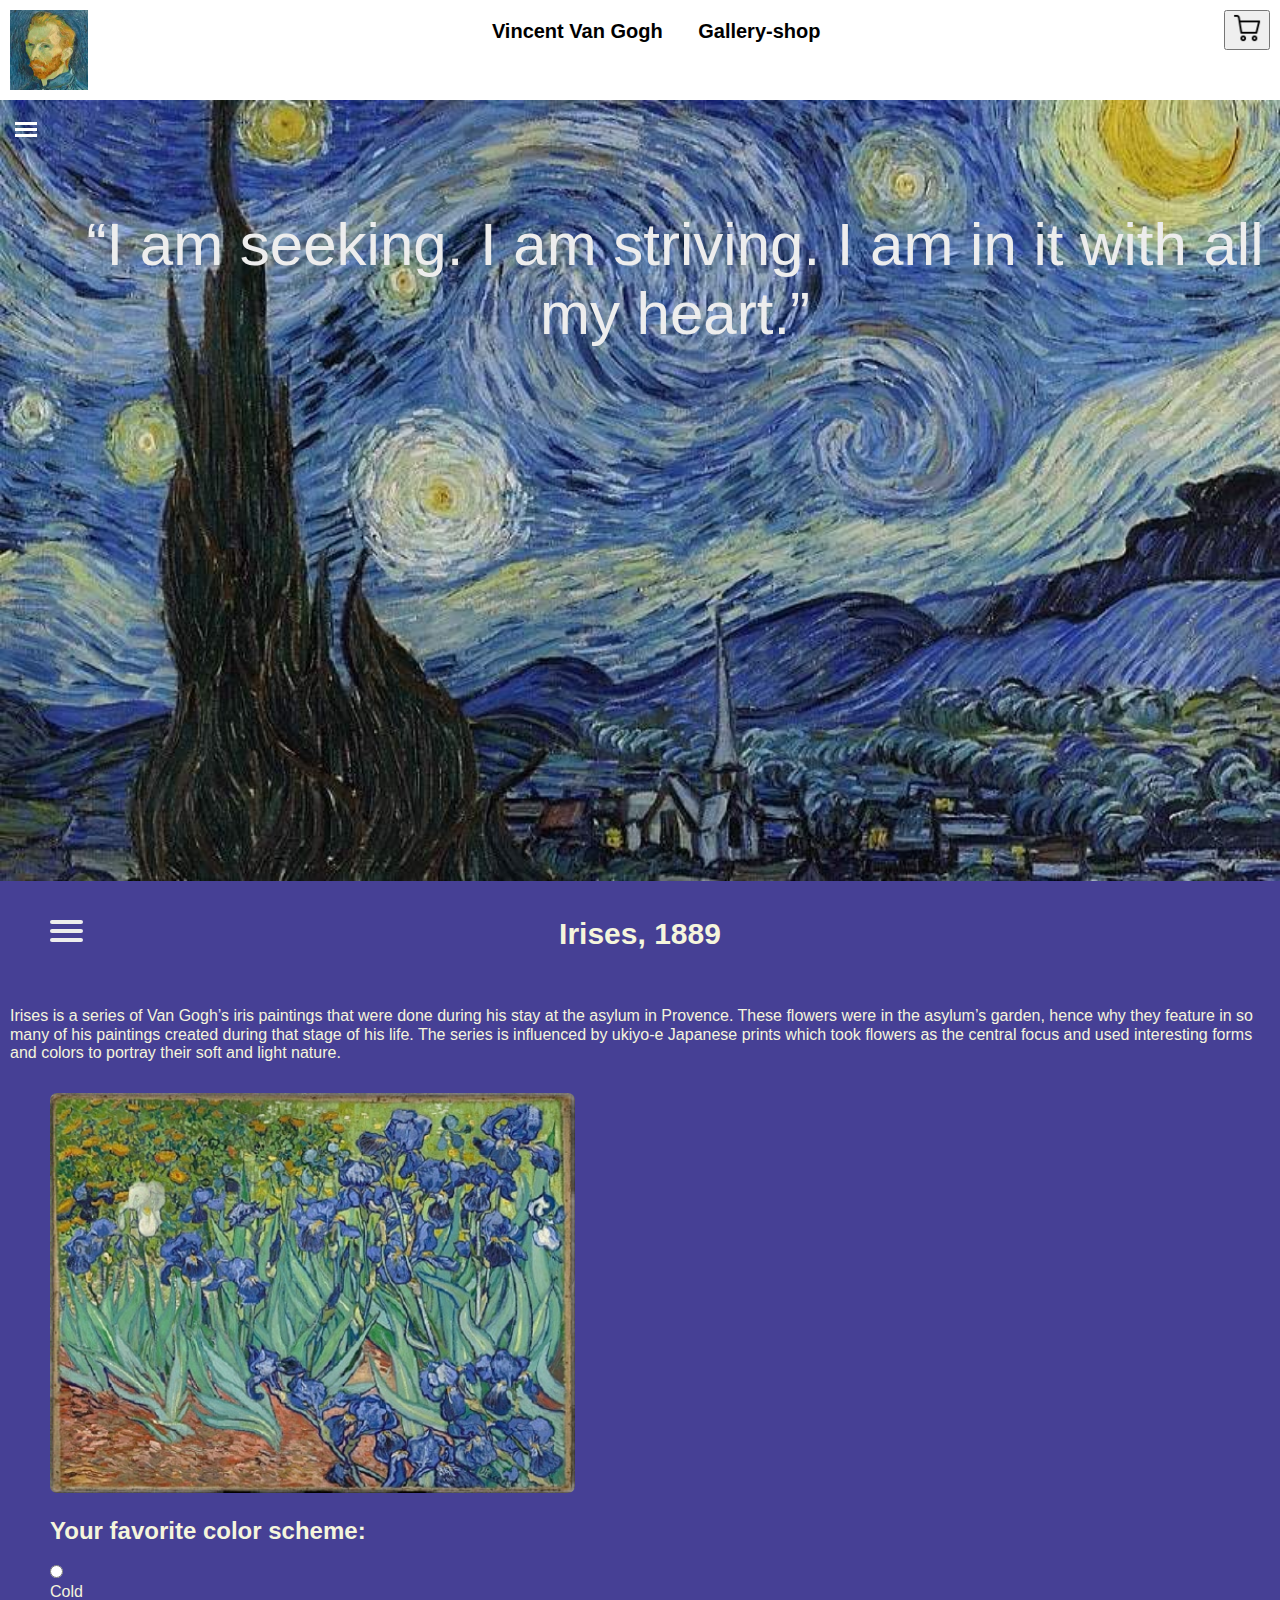
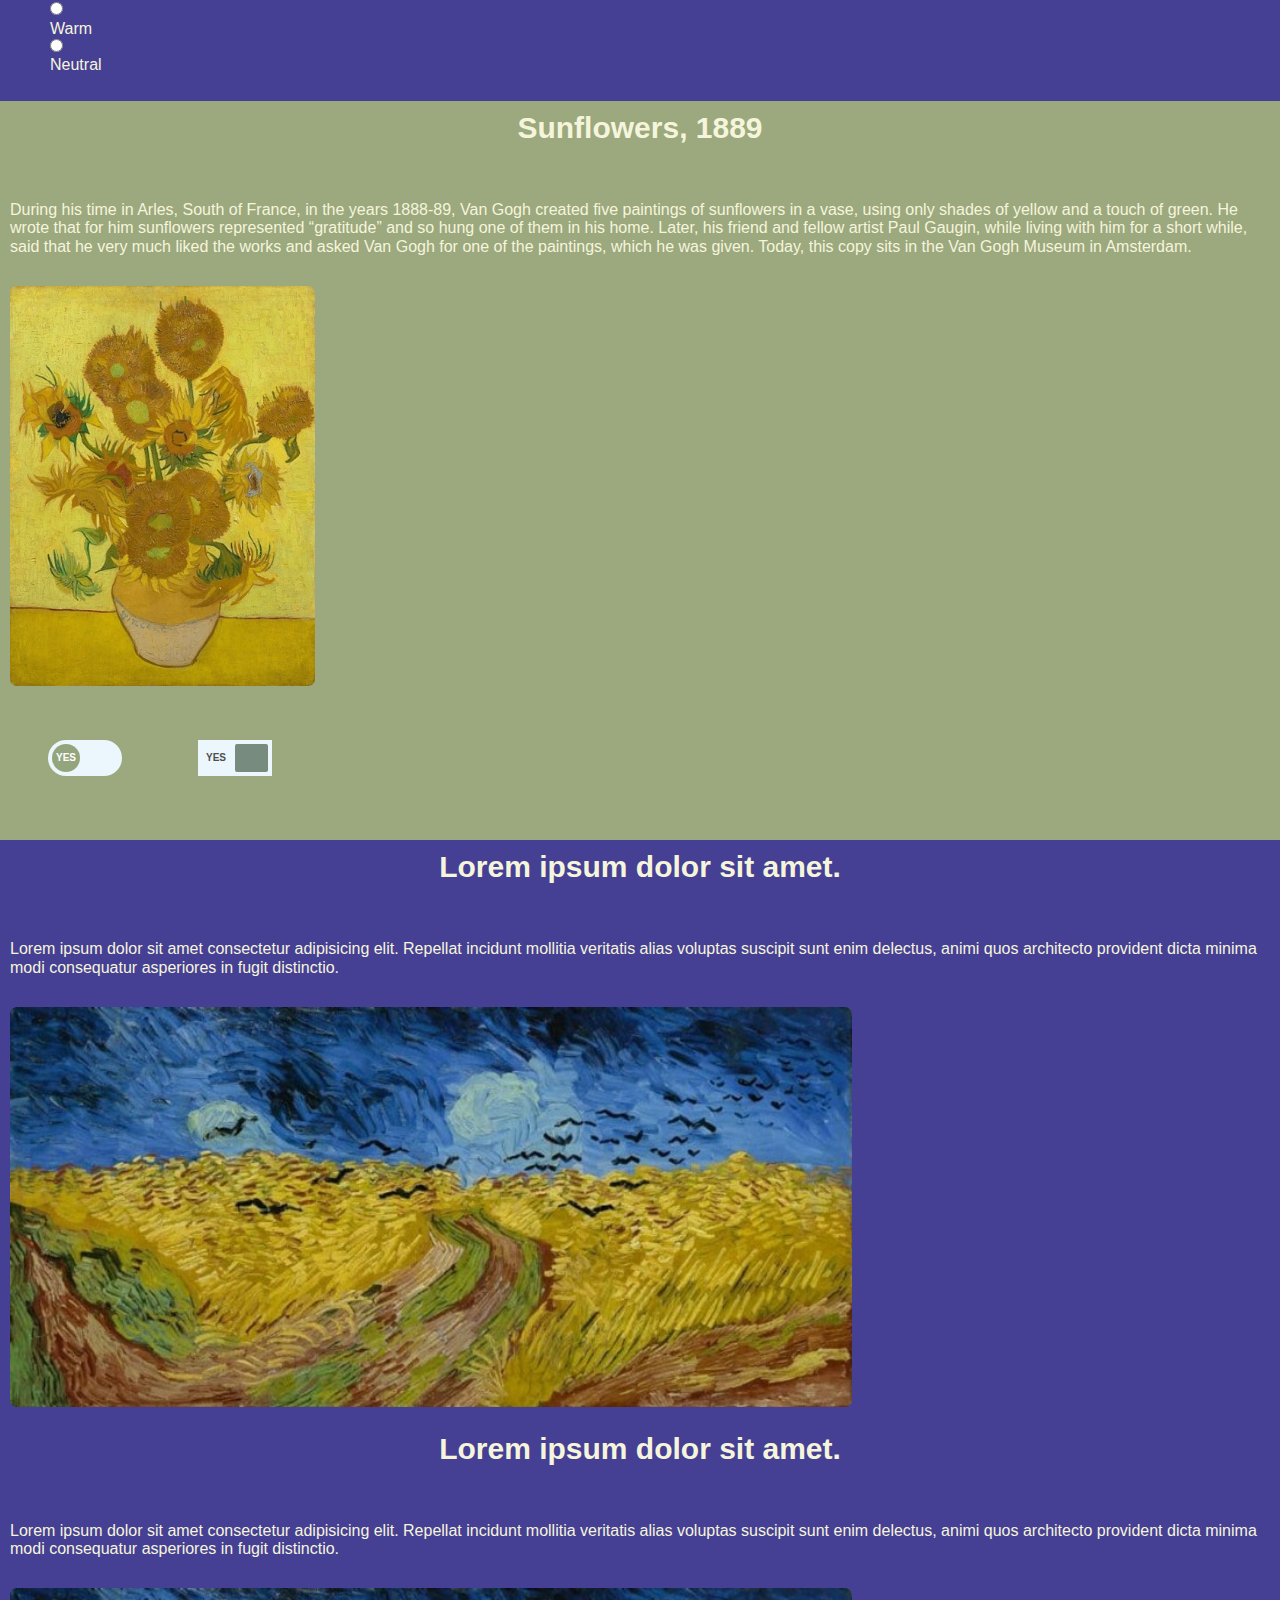
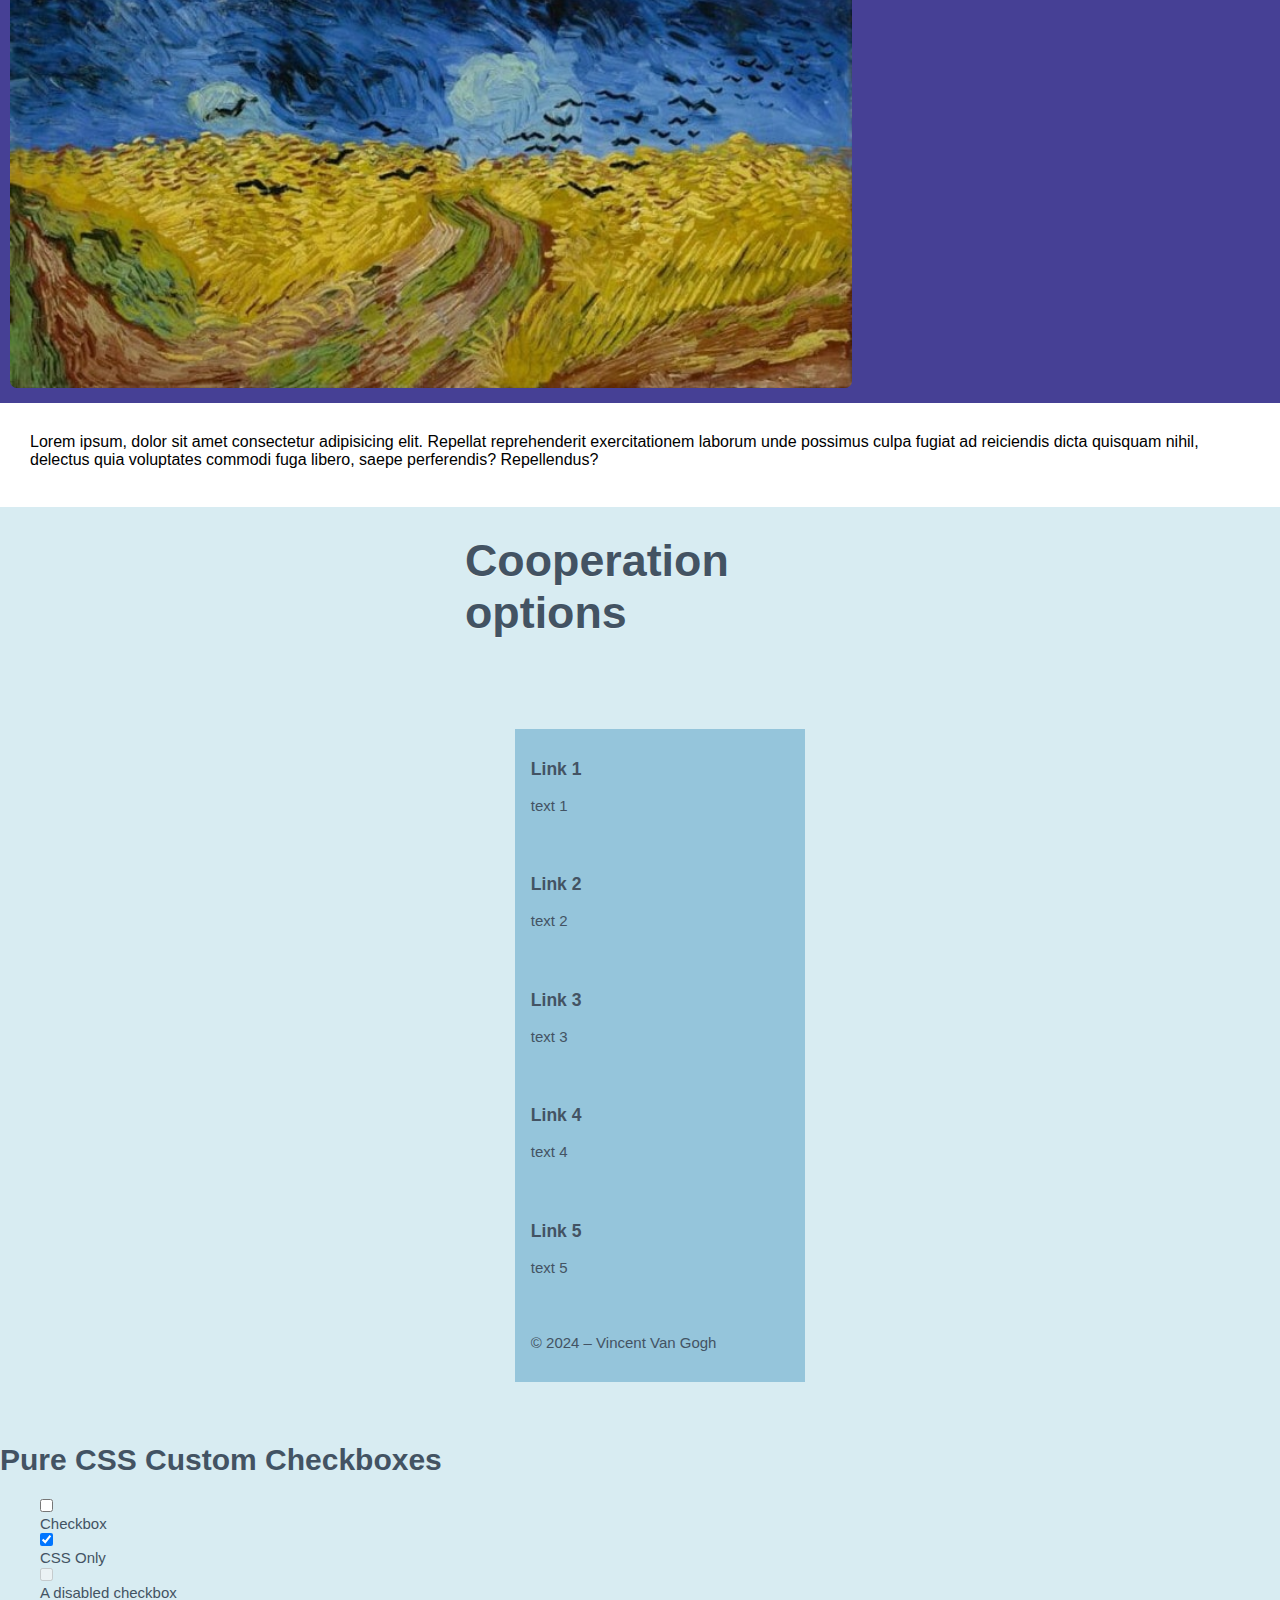
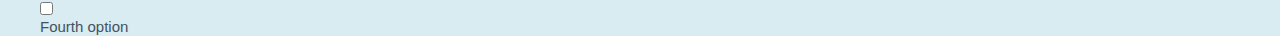
==== index.html @ c8242957 "Custom checkboxes added" ====
<!DOCTYPE html>
<html lang="en">

<head>
    <meta charset="UTF-8">
    <meta name="viewport" content="width=device-width, initial-scale=1.0">
    <link rel="stylesheet" type="text/css" href="normalize.css">
    <link rel="stylesheet" type="text/css" href="style.css">
    <title>Document</title>
</head>

<body>
    <container>
        <header class="header">
            <img style="height: 80px" src="pictures/VVG.jpg">
            <div class="headertext">Vincent Van Gogh
                <span class="headerexplain">Gallery-shop</span>
            </div>
            <div>
                <button><img class="basket" src="icons/shopping-online.png" /></button>
            </div>
        </header>


        <main>
            <div class="mainimgblock">
                <img src="pictures/vincent-van-gogh-starry-night.jpg">
                <nav role="navigation">
                    <input type="checkbox" class="openSidebarMenu" id="openSidebarMenu">
                    <label for="openSidebarMenu" class="sidebarIconToggle">
                        <div class="spinner diagonal part-1"></div>
                        <div class="spinner horizontal"></div>
                        <div class="spinner diagonal part-2"></div>
                    </label>
                    <div id="sidebarMenu">
                        <ul class="sidebarMenuInner">
                            <li> Vincent Van Gogh <span>The Artist</span></li>
                            <li><a href="#" target="_blank">Works</a></li>
                            <li><a href="#" target="_blank">Linkedin</a></li>
                            <li><a href="#" target="_blank">Instagram</a></li>
                            <li><a href="#" target="_blank">Twitter</a></li>
                            <li><a href="#" target="_blank">YouTube</a></li>
                        </ul>
                </nav>

                <div class="textover">“I am seeking. I am striving. I am in it with all my heart.”</div>

            </div>

            <div class="firstblock">
                <nav role="navigation">
                    <div id="menuToggle">
                        <input type="checkbox" />
                        <span></span>
                        <span></span>
                        <span></span>

                        <ul id="menu">
                            <a href="#">
                                <li>Home</li>
                            </a>
                            <a href="#">
                                <li>About</li>
                            </a>
                            <a href="#">
                                <li>Info</li>
                            </a>
                            <a href="#">
                                <li>Contact</li>
                            </a>
                            <a href="#" target="_blank">
                                <li>Show me more</li>
                            </a>
                        </ul>
                    </div>
                </nav>
                <div class="firstblockwrapper">
                    <div class="firstblocktextwrap">
                        <div class="firstblocktext">Irises, 1889</div>
                        <div class="firstblocktextdescribe">Irises is a series of Van Gogh’s iris paintings that were
                            done during his stay at the asylum in Provence. These flowers were in the asylum’s garden,
                            hence why they feature in so many of his paintings created during that stage of his life.
                            The series is influenced by ukiyo-e Japanese prints which took flowers as the central focus
                            and used interesting forms and colors to portray their soft and light nature.
                        </div>
                        <div class="container">

                            <ul>
                                <img class="firstblockimg" src="pictures/vincent-van-gogh-irises.jpg">
                                <h2>Your favorite color scheme:</h2>
                                <li>
                                    <input type="radio" id="f-option" name="selector">
                                    <label for="f-option">Cold</label>

                                    <!-- <div class="check"></div> -->

                                </li>

                                <li>
                                    <input type="radio" id="s-option" name="selector">
                                    <label for="s-option">Warm</label>

                                    <!-- <div class="check">
                                        <div class="inside"></div>
                                    </div> -->

                                </li>

                                <li>
                                    <input type="radio" id="t-option" name="selector">
                                    <label for="t-option">Neutral</label>

                                    <!-- <div class="check">
                                        <div class="inside"></div>
                                    </div> -->
                                </li>

                            </ul>

                        </div>

                    </div>
                </div>

            </div>
            <div class="secondblock">
                <div class="secondblockwrapper">
                    <div class="secondblocktextwrap">
                        <div class="secondblocktext">Sunflowers, 1889</div>
                        <div class="secondblocktextdescribe">During his time in Arles, South of France, in the years
                            1888-89, Van Gogh created five paintings of sunflowers in a vase, using only shades of
                            yellow and a touch of green. He wrote that for him sunflowers represented “gratitude” and so
                            hung one of them in his home. Later, his friend and fellow artist Paul Gaugin, while living
                            with him for a short while, said that he very much liked the works and asked Van Gogh for
                            one of the paintings, which he was given. Today, this copy sits in the Van Gogh Museum in
                            Amsterdam.
                        </div>
                        <img src="pictures/vincent-van-gogh-sunflowers.jpg" alt="Here is a picture"
                            class="secondblockimg">
                        <!-- <div> -->
                        <div class="toggle-button-cover">
                            <div class="buton r" id="button-1">
                                <input type="checkbox" class="checkbox" />
                                <div class="knobs"></div>
                                <div class="layer"></div>
                            </div>

                        </div>
                        <div class="toggle-button-cover">

                            <div class="buton b2" id="button-2">
                                <input type="checkbox" class="checkbox" />
                                <div class="knobs">
                                    <span></span>
                                </div>
                                <div class="layer"></div>
                            </div>

                        </div>
                        <!-- </div> -->
                    </div>


                </div>
            </div>
            <div class="thirdblock">
                <div class="thirdblockwrapper">
                    <div class="thirdblocktextwrap">
                        <div class="thirdblocktext">Lorem ipsum dolor sit amet. </div>
                        <div class="thirdblocktextdescribe">Lorem ipsum dolor sit amet consectetur adipisicing elit.
                            Repellat incidunt mollitia
                            veritatis
                            alias voluptas suscipit sunt enim delectus, animi quos architecto provident dicta minima
                            modi
                            consequatur asperiores in fugit distinctio.
                        </div>
                        <img class="thirdblockimg" src="pictures/vincent-van-gogh-wheatfield-with-crows.jpeg">
                    </div>
                </div>
            </div>
            <div class="thirdblock">
                <div class="thirdblockwrapper">
                    <div class="thirdblocktextwrap">
                        <div class="thirdblocktext">Lorem ipsum dolor sit amet. </div>
                        <div class="thirdblocktextdescribe">Lorem ipsum dolor sit amet consectetur adipisicing elit.
                            Repellat incidunt mollitia
                            veritatis
                            alias voluptas suscipit sunt enim delectus, animi quos architecto provident dicta minima
                            modi
                            consequatur asperiores in fugit distinctio.
                        </div>
                        <img class="thirdblockimg" src="pictures/vincent-van-gogh-wheatfield-with-crows.jpeg">
                    </div>
                </div>
            </div>
        </main>

        <footer>
            <div class="footerinfo">Lorem ipsum, dolor sit amet consectetur adipisicing elit. Repellat reprehenderit
                exercitationem laborum unde possimus culpa fugiat ad reiciendis dicta quisquam nihil, delectus quia
                voluptates commodi fuga libero, saepe perferendis? Repellendus?</div>
            <div class="options">


                <div class="menuwrapper">
                    <div class="footermenu ta-c">
                        <h2 class="p-r">Cooperation options</h2>
                        <nav class="menuoptions animated flipInX">
                            <ul class="no-ls ta-l t-all">
                                <li class="menuoptionsli">
                                    <a href="#">
                                        <h3>Link 1</h3>
                                        <p>text 1</p>
                                    </a>
                                </li>
                                <li class="menuoptionsli">
                                    <a href="#">
                                        <h3>Link 2</h3>
                                        <p>text 2</p>
                                    </a>
                                </li>
                                <li class="menuoptionsli">
                                    <a href="#">
                                        <h3>Link 3</h3>
                                        <p>text 3</p>
                                    </a>
                                </li>
                                <li class="menuoptionsli">
                                    <a href="#">
                                        <h3>Link 4</h3>
                                        <p>text 4</p>
                                    </a>
                                </li>
                                <li class="menuoptionsli">
                                    <a href="#">
                                        <h3>Link 5</h3>
                                        <p>text 5</p>
                                    </a>
                                </li>
                                <li class="menuoptionsli">
                                    <a href="#">
                                        <p>&copy; 2024 – Vincent Van Gogh</p>
                                    </a>
                                </li>
                            </ul>
                        </nav>
                    </div>
                </div>
                <div class="checkboxes">
                    <h1 class="title">Pure CSS Custom Checkboxes</h1>

                    <ul class="unstyled centered">
                        <li>
                            <input class="styled-checkbox" id="styled-checkbox-1" type="checkbox" value="value1">
                            <label for="styled-checkbox-1">Checkbox</label>
                        </li>
                        <li>
                            <input class="styled-checkbox" id="styled-checkbox-2" type="checkbox" value="value2"
                                checked>
                            <label for="styled-checkbox-2">CSS Only</label>
                        </li>
                        <li>
                            <input class="styled-checkbox" id="styled-checkbox-3" type="checkbox" value="value3"
                                disabled>
                            <label for="styled-checkbox-3">A disabled checkbox</label>
                        </li>
                        <li>
                            <input class="styled-checkbox" id="styled-checkbox-4" type="checkbox" value="value4">
                            <label for="styled-checkbox-4">Fourth option</label>
                        </li>
                    </ul>
                </div>
            </div>
        </footer>
    </container>
</body>

</html>
---- style.css ----
#c8635c (mYrosa) */
/* #0c05713d (mYbackground) */
/* #2f2988e3 (mYblue) */
/* #ededed (light background for spans) */

@media only screen and (max-width: 600px) {
    /* body {
        background-color: lightblue;
    } */
}

body {
    width: auto;
    font-family: 'Trebuchet MS', 'Lucida Sans Unicode', 'Lucida Grande', 'Lucida Sans', Arial, sans-serif
}

.header {
    margin: 10px;
    display: flex;
    justify-content: space-between;
}

.headertext {
    font-size: 20px;
    font-weight: bold;
    height: 60px;
    margin-top: 10px;
}

.headerexplain {
    padding-left: 30px;
}

.basket {
    width: 30px;
}

.mainimgblock {
    position: relative;
    margin: 0 0 -5px 0;
}

.mainimgblock img {
    width: 100%;
    /* height: 700px; */
}
/* 
.mainimgblock:after {
    content: '';
    width: 100%;
    height: auto;
    position: absolute;
    top: 1;
    left: 0;
    background-color: #04021f3d;
} */

/* _____________________Hamburger menu______________ */

#menuToggle {
    display: block;
    position: relative;
    left: 50px;
    top: 40px;
    z-index: 1;
    -webkit-user-select: none;
    user-select: none;
}

#menuToggle a {
    text-decoration: none;
    color: #2f2988e3;

    transition: color 0.3s ease;
}

#menuToggle a:hover {
    color: #c8635c;
}


#menuToggle input {
    display: block;
    width: 40px;
    height: 32px;
    position: absolute;
    top: -7px;
    left: -3px;
    cursor: pointer;
    opacity: 0;
    z-index: 3;
    -webkit-touch-callout: none;
}

#menuToggle span {
    display: block;
    width: 33px;
    height: 4px;
    margin-bottom: 5px;
    position: relative;
    background: #ededed;
    border-radius: 3px;
    z-index: 2;
    transform-origin: 4px 0px;
    transition: transform 0.5s cubic-bezier(0.77, 0.2, 0.05, 1.0),
        background 0.5s cubic-bezier(0.77, 0.2, 0.05, 1.0),
        opacity 0.55s ease;
}

#menuToggle span:first-child {
    transform-origin: 0% 0%;
}

#menuToggle span:nth-last-child(2) {
    transform-origin: 0% 100%;
}

#menuToggle input:checked~span {
    opacity: 1;
    transform: rotate(45deg) translate(-2px, -1px);
    background: #2f2988e3;
}

#menuToggle input:checked~span:nth-last-child(3) {
    opacity: 0;
    transform: rotate(0deg) scale(0.2, 0.2);
}

#menuToggle input:checked~span:nth-last-child(2) {
    transform: rotate(-45deg) translate(0, -1px);
}

#menu {
    position: absolute;
    width: 300px;
    margin: -65px 0 0 -50px;
    padding: 50px;
    padding-top: 125px;
    background: #ededed;
    list-style-type: none;
    -webkit-font-smoothing: antialiased;
    transform-origin: 0% 0%;
    transform: translate(-100%, 0);
    transition: transform 0.5s cubic-bezier(0.77, 0.2, 0.05, 1.0);
}

#menu li {
    padding: 10px 0;
    font-size: 22px;
}

#menuToggle input:checked~ul {
    transform: none;
}

/* ______ The end of the Hamburger menu________ */


.textover {
    position: absolute;
    top: 110px;
    left: 70px;
    z-index: 2;
    color: #ededed;
    font-size: 60px;
    text-align: center;
}

.firstblock,
.secondblock,
.thirdblock {
    /* height: 350px; */
    /* padding-top: 80px;
    padding-left: 100px;
    padding-right: 100px; */
    color: beige;
}

ul {
    list-style: none;
}

ul li label {
    display: block;
}

ul li:hover label {
    color: rgb(170, 125, 69);
    ;
}


.firstblock,
.thirdblock,
.fifthblock {
    background-color: rgba(47, 41, 136, 0.889);
}

/* _______sidebar toggle menu______ */


.mainInner {
    display: table;
    height: 100%;
    width: 100%;
    text-align: center;
}

.mainInner div {
    display: table-cell;
    vertical-align: middle;
    font-size: 3em;
    font-weight: bold;
    letter-spacing: 1.25px;
}

#sidebarMenu {
    height: 100%;
    position: fixed;
    left: 0;
    width: 250px;
    margin-top: -550px;
    transform: translateX(-250px);
    transition: transform 250ms ease-in-out;
    background: linear-gradient(180deg, #FC466B 0%, #3F5EFB 100%);
}

.sidebarMenuInner {
    margin: 0;
    padding: 0;
    border-top: 1px solid rgba(255, 255, 255, 0.10);
}

.sidebarMenuInner li {
    list-style: none;
    color: #fff;
    text-transform: uppercase;
    font-weight: bold;
    padding: 20px;
    cursor: pointer;
    border-bottom: 1px solid rgba(255, 255, 255, 0.10);
}

.sidebarMenuInner li span {
    display: block;
    font-size: 14px;
    color: rgba(255, 255, 255, 0.50);
}

.sidebarMenuInner li a {
    color: #fff;
    text-transform: uppercase;
    font-weight: bold;
    cursor: pointer;
    text-decoration: none;
}

input[type="checkbox"]:checked~#sidebarMenu {
    transform: translateX(0);
}

input[type=checkbox]#openSidebarMenu {
    transition: all 0.3s;
    box-sizing: border-box;
    display: none;
}

.sidebarIconToggle {
    transition: all 0.3s;
    box-sizing: border-box;
    cursor: pointer;
    position: absolute;
    z-index: 99;
    height: 100%;
    width: 100%;
    top: 22px;
    left: 15px;
    height: 22px;
    width: 22px;
}

.spinner {
    transition: all 0.3s;
    box-sizing: border-box;
    position: absolute;
    height: 3px;
    width: 100%;
    background-color: #fff;
}

.horizontal {
    transition: all 0.3s;
    box-sizing: border-box;
    position: relative;
    float: left;
    margin-top: 3px;
}

.diagonal.part-1 {
    position: relative;
    transition: all 0.3s;
    box-sizing: border-box;
    float: left;
}

.diagonal.part-2 {
    transition: all 0.3s;
    box-sizing: border-box;
    position: relative;
    float: left;
    margin-top: 3px;
}

input[type=checkbox]:checked~.sidebarIconToggle>.horizontal {
    transition: all 0.3s;
    box-sizing: border-box;
    opacity: 0;
}

input[type=checkbox]:checked~.sidebarIconToggle>.diagonal.part-1 {
    transition: all 0.3s;
    box-sizing: border-box;
    transform: rotate(135deg);
    margin-top: 8px;
}

input[type=checkbox]:checked~.sidebarIconToggle>.diagonal.part-2 {
    transition: all 0.3s;
    box-sizing: border-box;
    transform: rotate(-135deg);
    margin-top: -9px;
}

/* ______The end of the sidebar toggle menu_______ */


.firstblockwrapper,
.secondblockwrapper,
.thirdblockwrapper {
    display: flex;
}

.firstblocktext,
.secondblocktext,
.thirdblocktext {
    font-size: 30px;
    font-weight: bold;
    height: 60px;
    text-align: center;
    margin: 0;
    padding: 0;
}

.firstblocktextdescribe,
.secondblocktextdescribe,
.thirdblocktextdescribe {
    margin: 30px 0 30px 0;
}

.firstblocktextwrap,
.secondblocktextwrap,
.thirdblocktextwrap {
    margin: 10px;
}

.secondblock,
.fourthblock {
    background-color: rgba(95, 114, 46, 0.619);
}

.firstblockimg,
.secondblockimg,
.thirdblockimg {
    border-radius: 7px;
    width: auto;
    height: 400px;
}

.footerinfo {
    margin: 30px;
}

/* _________toggle-buttons____________ */


.toggle-button-cover {
    display: table-cell;
    position: relative;
    width: 150px;
    height: 140px;
    box-sizing: border-box;
}

.knobs,
.layer {
    position: absolute;
    top: 0;
    right: 0;
    bottom: 0;
    left: 0;
}

.buton {
    position: relative;
    top: 50%;
    width: 74px;
    height: 36px;
    margin: -20px auto 0 auto;
    overflow: hidden;
}

.buton.r,
.buton.r .layer {
    border-radius: 100px;
}

.buton.b2 {
    border-radius: 2px;
}

.checkbox {
    position: relative;
    width: 100%;
    height: 100%;
    padding: 0;
    margin: 0;
    opacity: 0;
    cursor: pointer;
    z-index: 3;
}

.knobs {
    z-index: 2;
}

.layer {
    width: 100%;
    background-color: #ebf7fc;
    transition: 0.3s ease all;
    z-index: 1;
}

/* Button 1 */
#button-1 {
    overflow: visible;
}

#button-1 .knobs:before {
    content: "YES";
    position: absolute;
    top: 4px;
    left: 4px;
    width: 20px;
    height: 10px;
    color: #fff;
    font-size: 10px;
    font-weight: bold;
    text-align: center;
    line-height: 1;
    padding: 9px 4px;
    background-color: #5f722e9e;
    border-radius: 50%;
}

#button-1 .layer,
#button-1 .knobs,
#button-1 .knobs:before {
    transform: rotateZ(0);
    transition: 0.4s cubic-bezier(0.18, 0.89, 0.35, 1.15) all;
}

#button-1 .checkbox:checked+.knobs {
    transform: rotateZ(-180deg);
}

#button-1 .checkbox:checked+.knobs:before {
    content: "NO";
    background-color: #c8635c;
    transform: rotateZ(180deg);
}

#button-1 .checkbox:checked~.layer {
    background-color: #fcebeb;
    transform: rotateZ(180deg);
}

/* Button 2 */
#button-2 {
    overflow: visible;
}

#button-2 .knobs {
    perspective: 70px;
}

#button-2 .knobs:before,
#button-2 .knobs:after,
#button-2 .knobs span {
    position: absolute;
    top: 4px;
    border-radius: 2px;
}

#button-2 .knobs:before,
#button-2 .knobs:after {
    width: 20px;
    height: 10px;
    color: #4e4e4e;
    font-size: 10px;
    font-weight: bold;
    text-align: center;
    line-height: 1;
    padding: 9px 4px;
}

#button-2 .knobs:before {
    content: "YES";
    left: 4px;
}

#button-2 .knobs:after {
    content: "NO";
    right: 4px;
}

#button-2 .knobs span {
    right: 4px;
    width: 33px;
    height: 28px;
    background-color: #778b7f;
    transform: rotateY(0);
    transform-origin: 0% 50%;
    transition: 0.6s ease all;
    z-index: 1;
}

#button-2 .checkbox:checked+.knobs span {
    transform: rotateY(-180deg);
    background-color: #c8635c;
}

#button-2 .checkbox:checked~.layer {
    background-color: #fcebeb;
}

/* footermenu */
.options {
    font-size: 15px;
    background: #d8ecf2;
    color: RGBA(67, 83, 99, 1);
  }
  
  .footermenu {
    margin: 0 auto;
    width: 350px;
    max-width: 350px;
  }
  
  .p-r {
    padding: 1.8rem 0;
    font-size: 2.8rem;
    text-shadow: 0px 1px 1px rgba(255, 255, 255, 0.4);
    
  }
  
  .menuoptions {
    -webkit-box-flex: auto;
    -webkit-flex: auto;
    -ms-flex: auto;
    flex: auto;
    position: relative;
    padding: .6125rem .6152rem 1.6125rem;
  } 
  
  .menuoptionsli a { 
    text-decoration: none;
    color: RGBA(67, 83, 99, 1);
    cursor: -webkit-zoom-in;
    cursor:         zoom-in;
  }
  
  ul:hover a {
    opacity: .8;
    -webkit-transform: scale(0.97);
    transform: scale(0.97);
  }
  
  ul a {
    display: block;
    position: relative;
    padding: .75rem 1rem 1rem;
    
    -webkit-transition: -webkit-transform .22s,box-shadow .22s;
    transition: transform .22s,box-shadow .22s;
    -webkit-user-select: none;
    -moz-user-select: none;
    -ms-user-select: none;
    user-select: none;
    -webkit-user-drag: none;
    box-shadow: 0 0 0 -.25rem rgba(0,0,0,.1);
  }
  
  ul a:focus, ul a:hover {
    outline: 0;
    box-shadow: 0 .5rem 0 -.25rem rgba(0,0,0,.1);
    opacity: 1;
    -webkit-transform: scale(1.03);
    transform:scale(1.03);
    -webkit-transition: -webkit-transform .088s,box-shadow .088s;
    transition: transform .088s,box-shadow .088s;
    z-index: 1;
  }
  
  .menuoptions a:nth-child(1) {
    background: #95c5db;
  }
  .menuoptions a:nth-child(2) {
    background: #94c1db;
  }
  .menuoptions a:nth-child(3) {
    background: #94bddb;
  }
  .menuoptions a:nth-child(4) {
    background: #94b9db;
  }
  .menuoptions a:nth-child(5) {
    background: #94b5db;
  }
  .menuoptions a:nth-child(6) {
    background: #94b2db;
  }
  
  .menuoptions a:nth-child(6):hover {
    cursor: pointer;
  }
  
  .animated {
    -webkit-animation-duration: 1s;
    animation-duration: 1s;
    -webkit-animation-fill-mode: both;
    animation-fill-mode: both;
  }
  
  @-webkit-keyframes flipInX {
    0% {
      -webkit-transform: perspective(400px) rotateX(90deg);
      transform: perspective(400px) rotateX(90deg);
      opacity: 0;
    }
  
    40% {
      -webkit-transform: perspective(400px) rotateX(-10deg);
      transform: perspective(400px) rotateX(-10deg);
    }
  
    70% {
      -webkit-transform: perspective(400px) rotateX(10deg);
      transform: perspective(400px) rotateX(10deg);
    }
  
    100% {
      -webkit-transform: perspective(400px) rotateX(0deg);
      transform: perspective(400px) rotateX(0deg);
      opacity: 1;
    }
  }
  
  @keyframes flipInX {
    0% {
      -webkit-transform: perspective(400px) rotateX(90deg);
      -ms-transform: perspective(400px) rotateX(90deg);
      transform: perspective(400px) rotateX(90deg);
      opacity: 0;
    }
  
    40% {
      -webkit-transform: perspective(400px) rotateX(-10deg);
      -ms-transform: perspective(400px) rotateX(-10deg);
      transform: perspective(400px) rotateX(-10deg);
    }
  
    70% {
      -webkit-transform: perspective(400px) rotateX(10deg);
      -ms-transform: perspective(400px) rotateX(10deg);
      transform: perspective(400px) rotateX(10deg);
    }
  
    100% {
      -webkit-transform: perspective(400px) rotateX(0deg);
      -ms-transform: perspective(400px) rotateX(0deg);
      transform: perspective(400px) rotateX(0deg);
      opacity: 1;
    }
  }
  
  .flipInX {
    -webkit-backface-visibility: visible !important;
    -ms-backface-visibility: visible !important;
    backface-visibility: visible !important;
    -webkit-animation-name: flipInX;
    animation-name: flipInX;
  }
/* footermenu */
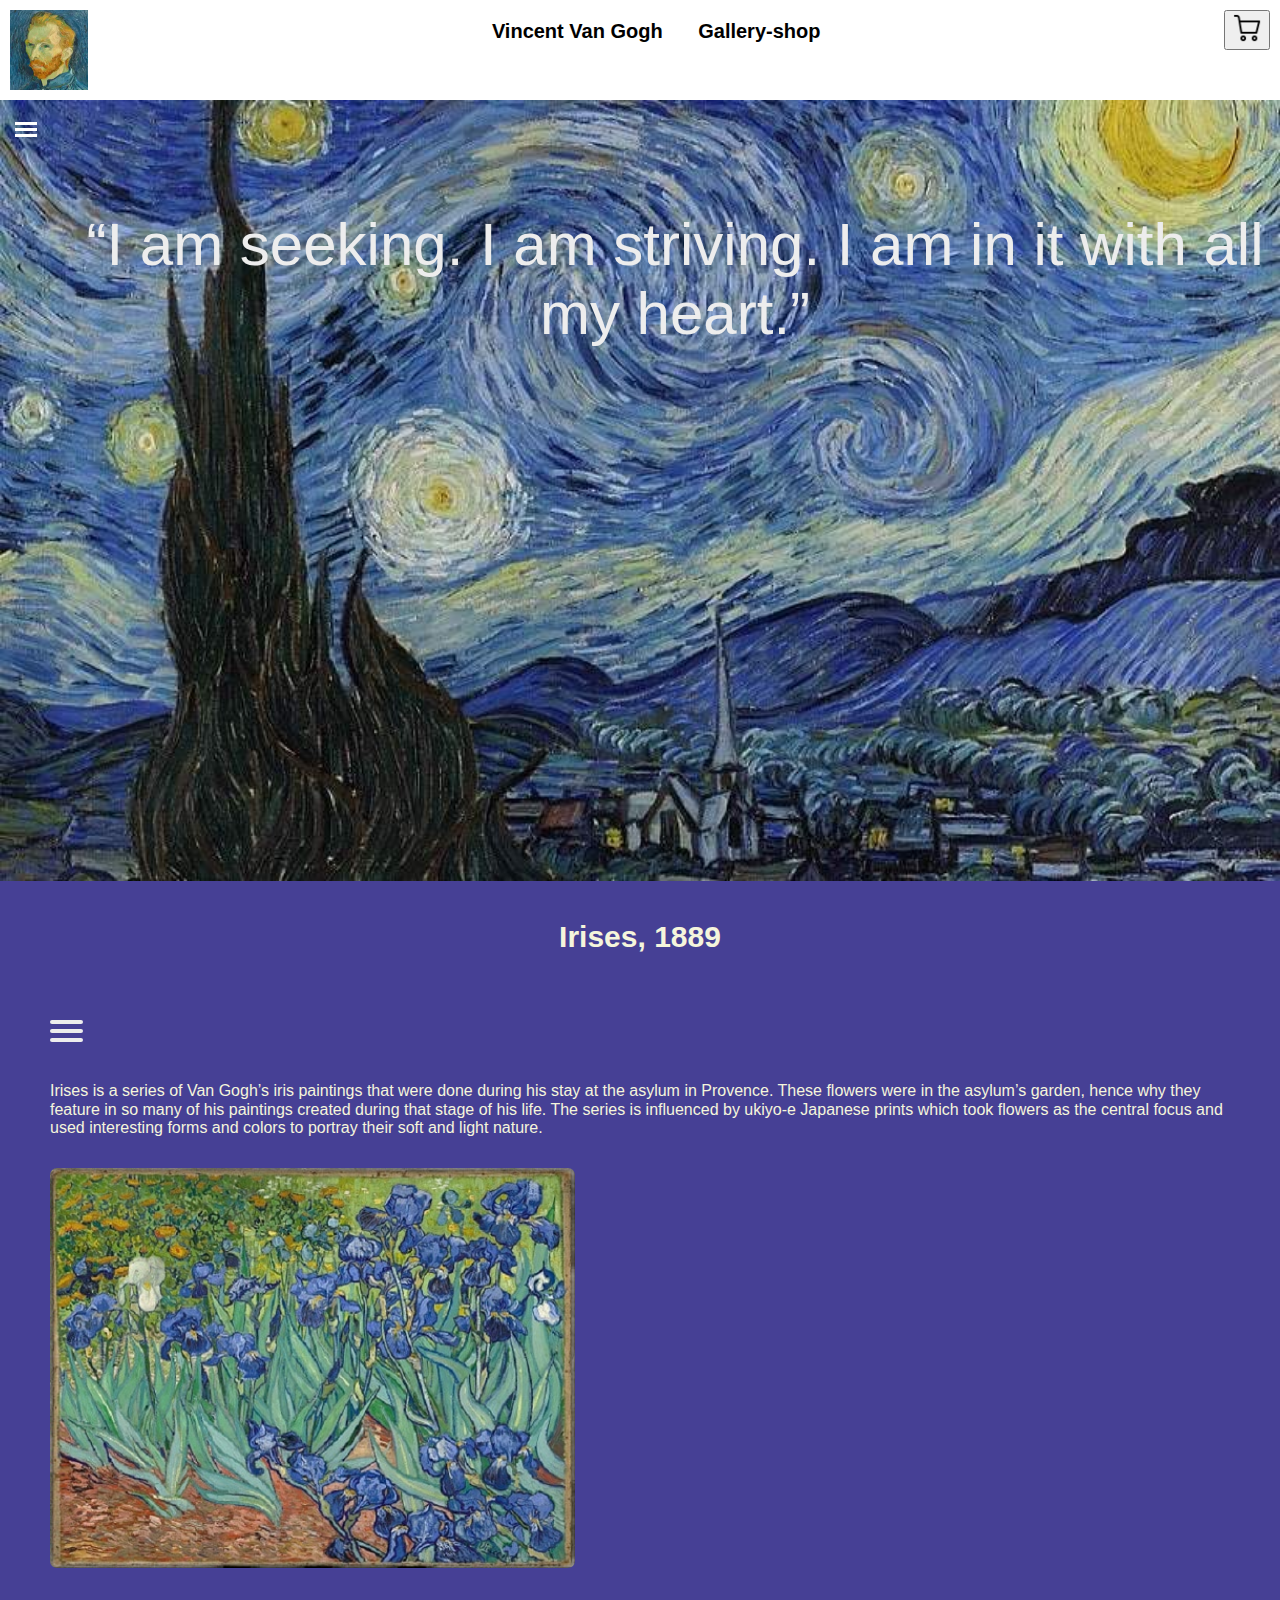
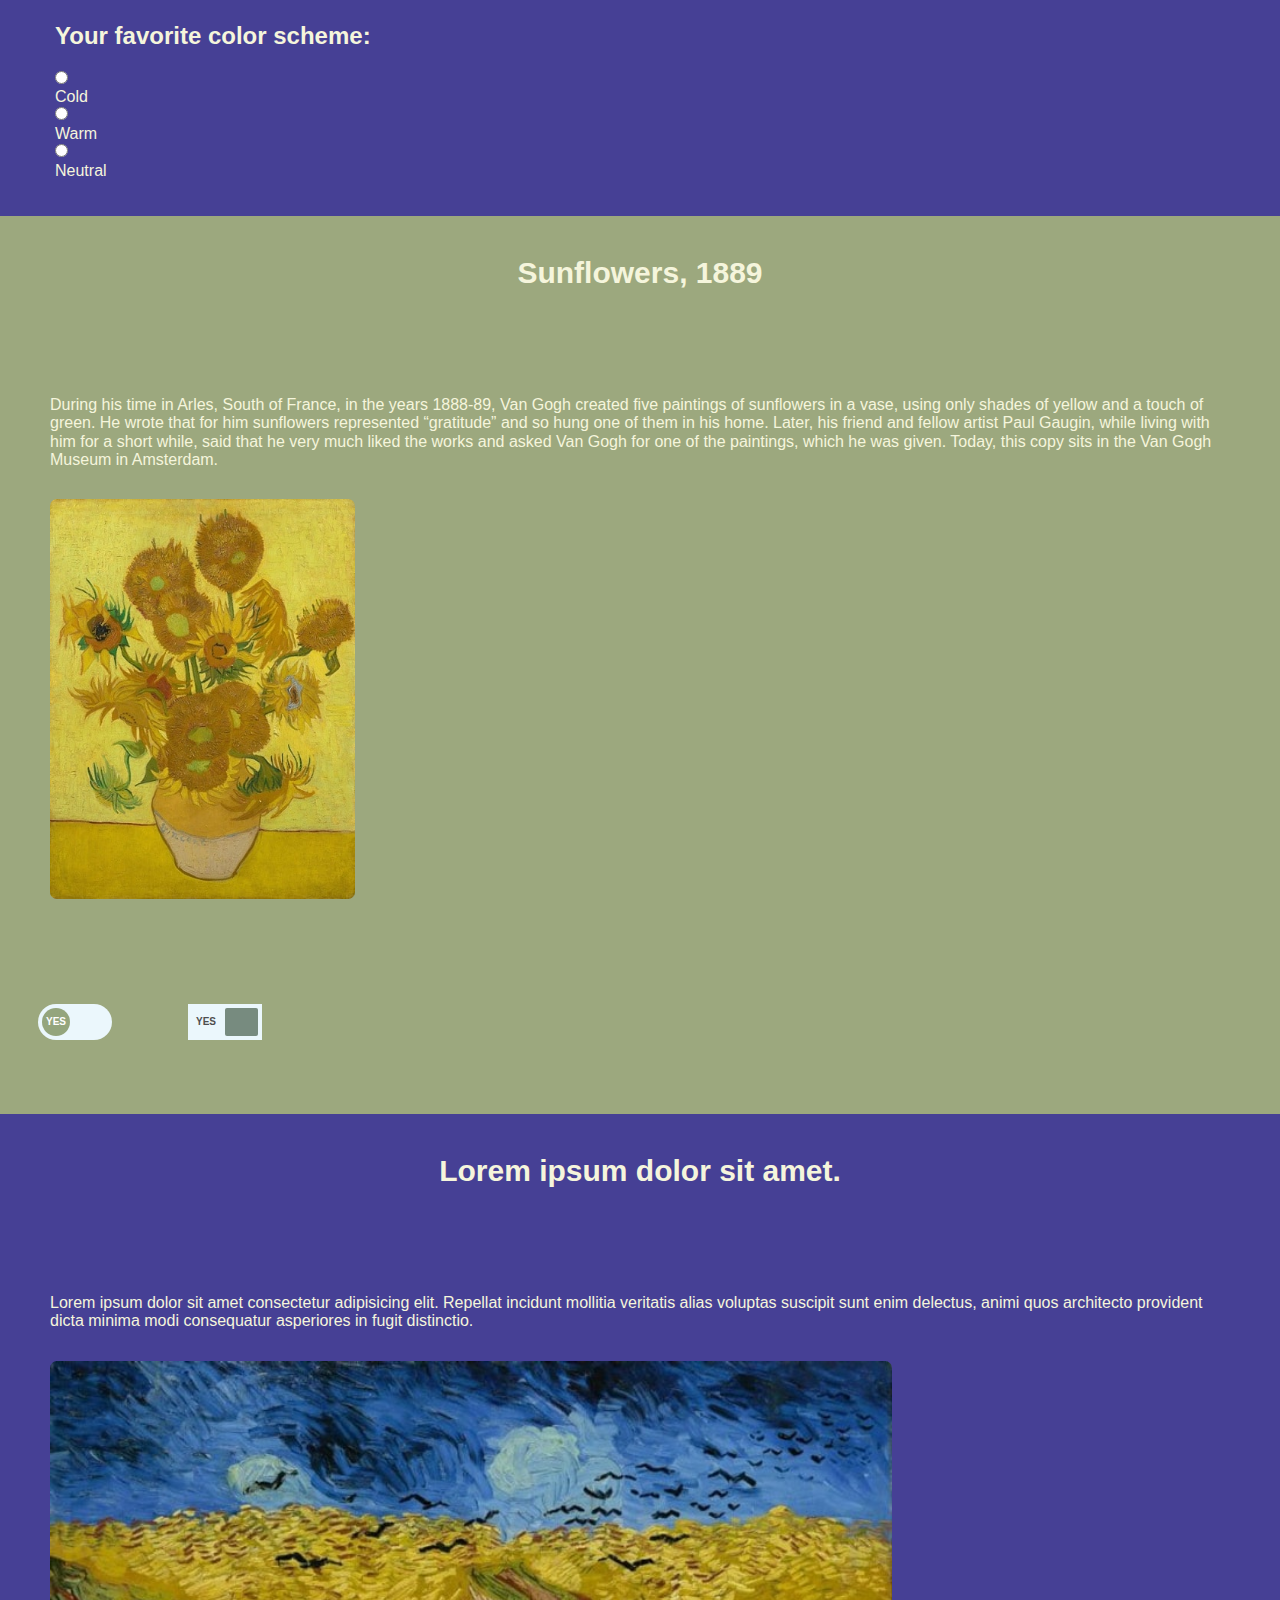
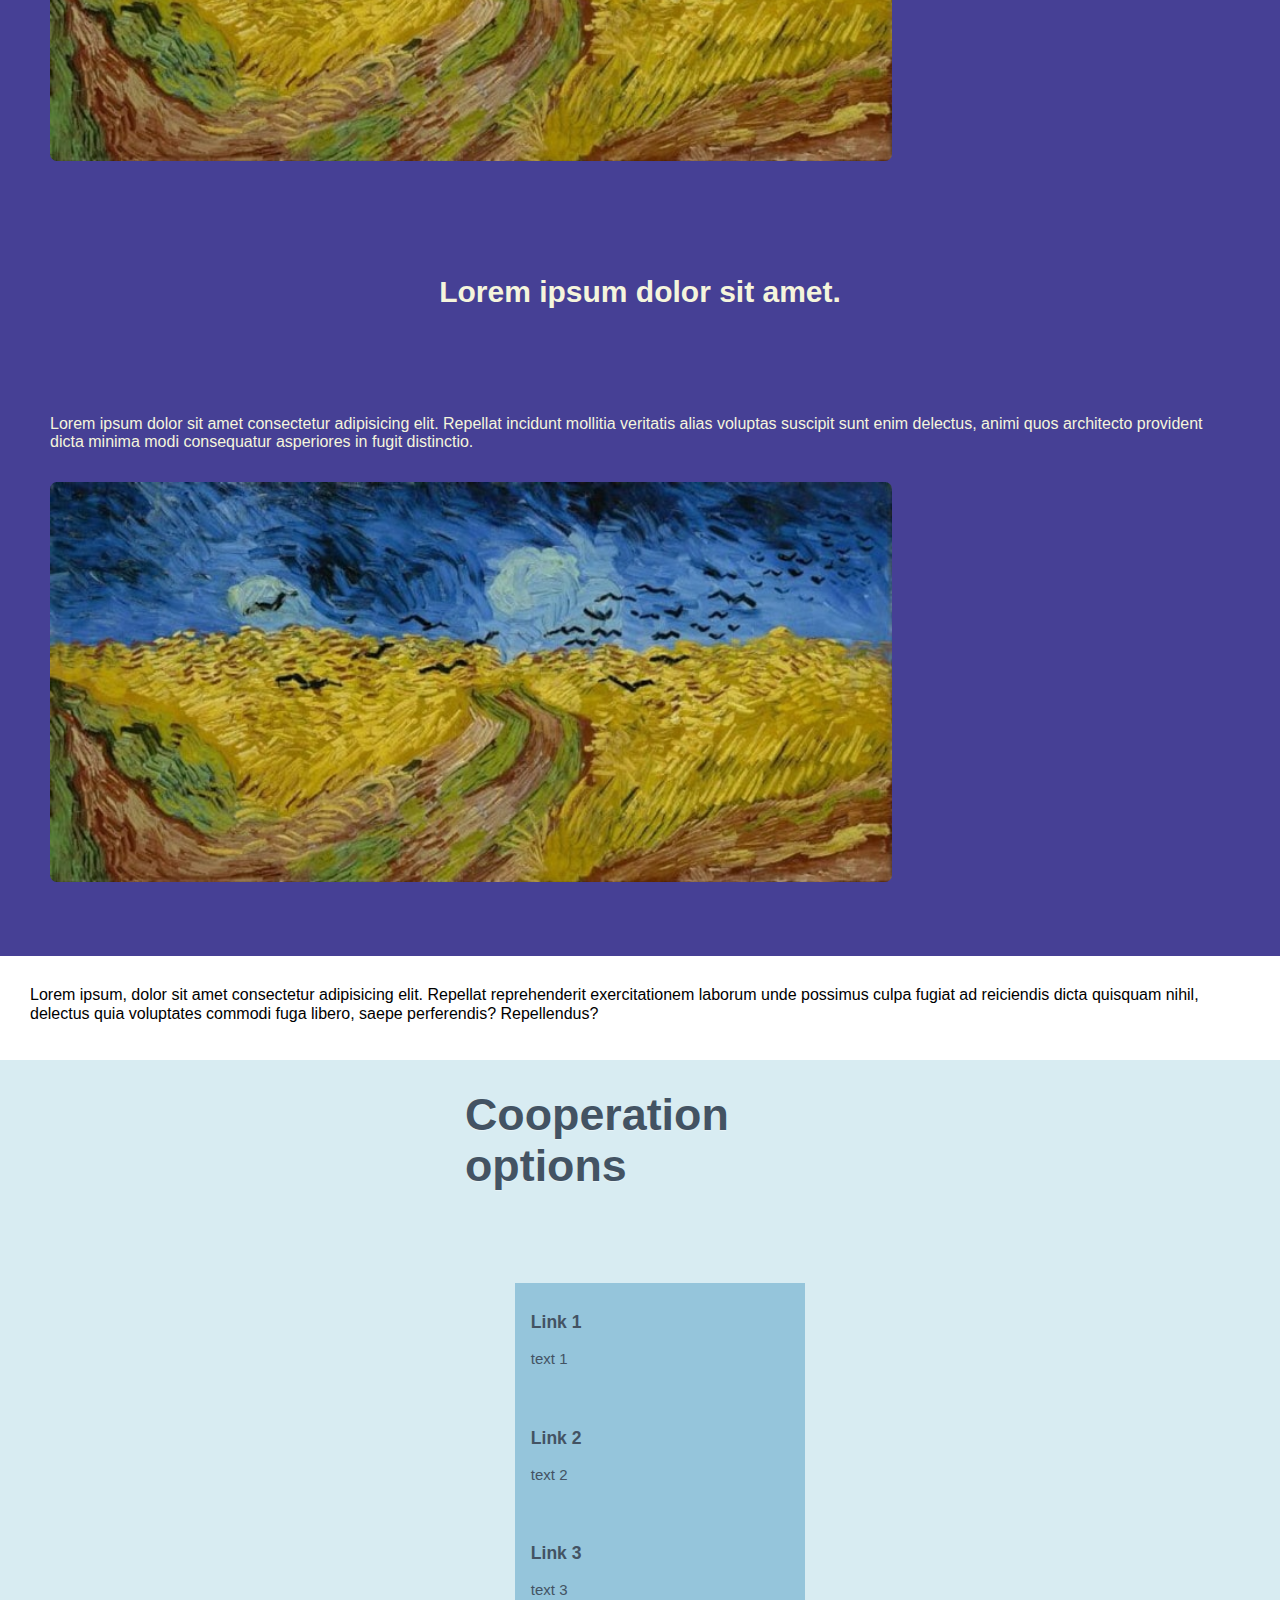
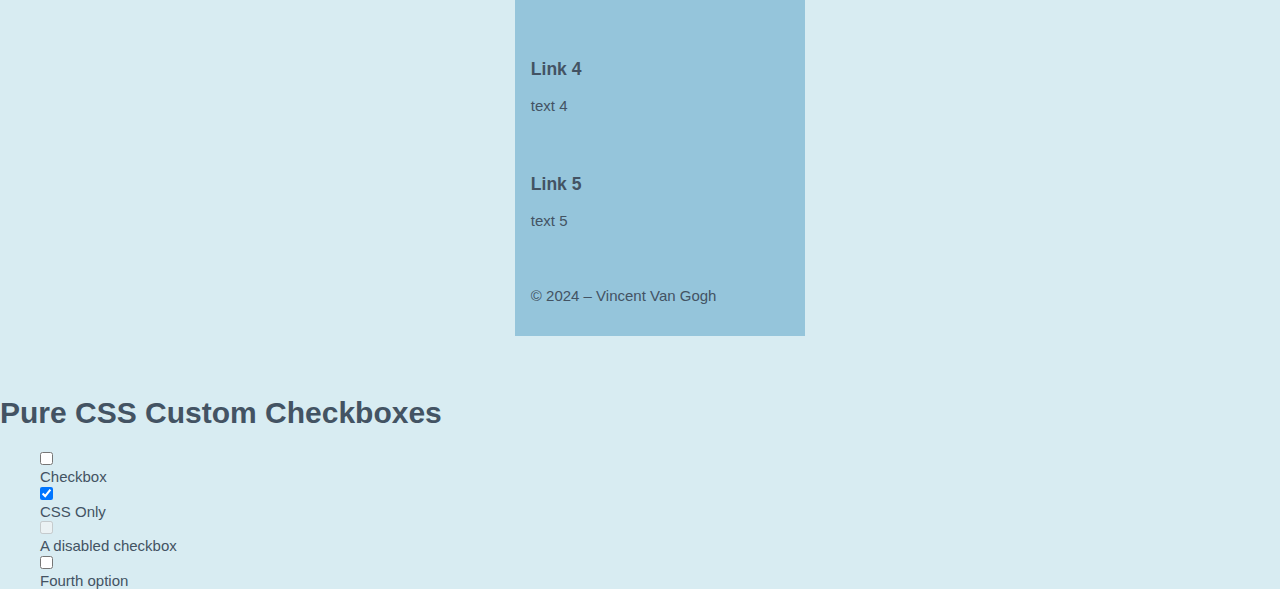
==== commit 9700e8b6: "The design has been fixed and improved" ====
--- a/index.html
+++ b/index.html
@@ -20,7 +20,6 @@
                 <button><img class="basket" src="icons/shopping-online.png" /></button>
             </div>
         </header>
-
 
         <main>
             <div class="mainimgblock">
@@ -42,19 +41,16 @@
                             <li><a href="#" target="_blank">YouTube</a></li>
                         </ul>
                 </nav>
-
                 <div class="textover">“I am seeking. I am striving. I am in it with all my heart.”</div>
-
-            </div>
-
+            </div>
             <div class="firstblock">
+                <div class="firstblockname">Irises, 1889</div>
                 <nav role="navigation">
                     <div id="menuToggle">
                         <input type="checkbox" />
                         <span></span>
                         <span></span>
                         <span></span>
-
                         <ul id="menu">
                             <a href="#">
                                 <li>Home</li>
@@ -74,100 +70,83 @@
                         </ul>
                     </div>
                 </nav>
-                <div class="firstblockwrapper">
-                    <div class="firstblocktextwrap">
-                        <div class="firstblocktext">Irises, 1889</div>
-                        <div class="firstblocktextdescribe">Irises is a series of Van Gogh’s iris paintings that were
-                            done during his stay at the asylum in Provence. These flowers were in the asylum’s garden,
-                            hence why they feature in so many of his paintings created during that stage of his life.
-                            The series is influenced by ukiyo-e Japanese prints which took flowers as the central focus
-                            and used interesting forms and colors to portray their soft and light nature.
+                <!-- </div> -->
+                <div class="textandimg">
+                    <div class="firstblocknamedescribe">Irises is a series of Van Gogh’s iris paintings that were
+                        done during his stay at the asylum in Provence. These flowers were in the asylum’s garden,
+                        hence why they feature in so many of his paintings created during that stage of his life.
+                        The series is influenced by ukiyo-e Japanese prints which took flowers as the central focus
+                        and used interesting forms and colors to portray their soft and light nature.
+                    </div>
+                    <!-- <div class=""> -->
+                    <img class="firstblockimg" src="pictures/vincent-van-gogh-irises.jpg">
+                </div>
+                <div class="chosescheme">
+                    <ul>
+                        <h2>Your favorite color scheme:</h2>
+                        <li>
+                            <input type="radio" id="f-option" name="selector">
+                            <label for="f-option">Cold</label>
+                        </li>
+                        <li>
+                            <input type="radio" id="s-option" name="selector">
+                            <label for="s-option">Warm</label>
+                        </li>
+                        <li>
+                            <input type="radio" id="t-option" name="selector">
+                            <label for="t-option">Neutral</label>
+                        </li>
+                    </ul>
+                </div>
+            </div>
+            <div class="secondblock">
+                <div class="secondblockname">Sunflowers, 1889</div>
+                <div class="textandimg">
+                    <div class="secondblocknamedescribe">During his time in Arles, South of France, in the years
+                        1888-89, Van Gogh created five paintings of sunflowers in a vase, using only shades of
+                        yellow and a touch of green. He wrote that for him sunflowers represented “gratitude” and so
+                        hung one of them in his home. Later, his friend and fellow artist Paul Gaugin, while living
+                        with him for a short while, said that he very much liked the works and asked Van Gogh for
+                        one of the paintings, which he was given. Today, this copy sits in the Van Gogh Museum in
+                        Amsterdam.
+                    </div>
+                    <img src="pictures/vincent-van-gogh-sunflowers.jpg" alt="Here is a picture" class="secondblockimg">
+                </div>
+                <div class="toggle-button-cover">
+                    <div class="buton r" id="button-1">
+                        <input type="checkbox" class="checkbox" />
+                        <div class="knobs"></div>
+                        <div class="layer"></div>
+                    </div>
+                </div>
+                <div class="toggle-button-cover">
+                    <div class="buton b2" id="button-2">
+                        <input type="checkbox" class="checkbox" />
+                        <div class="knobs">
+                            <span></span>
                         </div>
-                        <div class="container">
-
-                            <ul>
-                                <img class="firstblockimg" src="pictures/vincent-van-gogh-irises.jpg">
-                                <h2>Your favorite color scheme:</h2>
-                                <li>
-                                    <input type="radio" id="f-option" name="selector">
-                                    <label for="f-option">Cold</label>
-
-                                    <!-- <div class="check"></div> -->
-
-                                </li>
-
-                                <li>
-                                    <input type="radio" id="s-option" name="selector">
-                                    <label for="s-option">Warm</label>
-
-                                    <!-- <div class="check">
-                                        <div class="inside"></div>
-                                    </div> -->
-
-                                </li>
-
-                                <li>
-                                    <input type="radio" id="t-option" name="selector">
-                                    <label for="t-option">Neutral</label>
-
-                                    <!-- <div class="check">
-                                        <div class="inside"></div>
-                                    </div> -->
-                                </li>
-
-                            </ul>
-
-                        </div>
-
-                    </div>
-                </div>
-
-            </div>
-            <div class="secondblock">
-                <div class="secondblockwrapper">
-                    <div class="secondblocktextwrap">
-                        <div class="secondblocktext">Sunflowers, 1889</div>
-                        <div class="secondblocktextdescribe">During his time in Arles, South of France, in the years
-                            1888-89, Van Gogh created five paintings of sunflowers in a vase, using only shades of
-                            yellow and a touch of green. He wrote that for him sunflowers represented “gratitude” and so
-                            hung one of them in his home. Later, his friend and fellow artist Paul Gaugin, while living
-                            with him for a short while, said that he very much liked the works and asked Van Gogh for
-                            one of the paintings, which he was given. Today, this copy sits in the Van Gogh Museum in
-                            Amsterdam.
-                        </div>
-                        <img src="pictures/vincent-van-gogh-sunflowers.jpg" alt="Here is a picture"
-                            class="secondblockimg">
-                        <!-- <div> -->
-                        <div class="toggle-button-cover">
-                            <div class="buton r" id="button-1">
-                                <input type="checkbox" class="checkbox" />
-                                <div class="knobs"></div>
-                                <div class="layer"></div>
-                            </div>
-
-                        </div>
-                        <div class="toggle-button-cover">
-
-                            <div class="buton b2" id="button-2">
-                                <input type="checkbox" class="checkbox" />
-                                <div class="knobs">
-                                    <span></span>
-                                </div>
-                                <div class="layer"></div>
-                            </div>
-
-                        </div>
-                        <!-- </div> -->
-                    </div>
-
-
+                        <div class="layer"></div>
+                    </div>
                 </div>
             </div>
             <div class="thirdblock">
-                <div class="thirdblockwrapper">
-                    <div class="thirdblocktextwrap">
-                        <div class="thirdblocktext">Lorem ipsum dolor sit amet. </div>
-                        <div class="thirdblocktextdescribe">Lorem ipsum dolor sit amet consectetur adipisicing elit.
+                <div class="thirdblockname">Lorem ipsum dolor sit amet. </div>
+                <div class="textandimg">
+                    <div class="thirdblocknamedescribe">Lorem ipsum dolor sit amet consectetur adipisicing elit.
+                        Repellat incidunt mollitia
+                        veritatis
+                        alias voluptas suscipit sunt enim delectus, animi quos architecto provident dicta minima
+                        modi
+                        consequatur asperiores in fugit distinctio.
+                    </div>
+                    <img class="thirdblockimg" src="pictures/vincent-van-gogh-wheatfield-with-crows.jpeg">
+                </div>
+            </div>
+            <div class="thirdblock">
+                <div class="thirdblocktextwrap">
+                    <div class="thirdblockname">Lorem ipsum dolor sit amet. </div>
+                    <div class="textandimg">
+                        <div class="thirdblocknamedescribe">Lorem ipsum dolor sit amet consectetur adipisicing elit.
                             Repellat incidunt mollitia
                             veritatis
                             alias voluptas suscipit sunt enim delectus, animi quos architecto provident dicta minima
@@ -178,30 +157,12 @@
                     </div>
                 </div>
             </div>
-            <div class="thirdblock">
-                <div class="thirdblockwrapper">
-                    <div class="thirdblocktextwrap">
-                        <div class="thirdblocktext">Lorem ipsum dolor sit amet. </div>
-                        <div class="thirdblocktextdescribe">Lorem ipsum dolor sit amet consectetur adipisicing elit.
-                            Repellat incidunt mollitia
-                            veritatis
-                            alias voluptas suscipit sunt enim delectus, animi quos architecto provident dicta minima
-                            modi
-                            consequatur asperiores in fugit distinctio.
-                        </div>
-                        <img class="thirdblockimg" src="pictures/vincent-van-gogh-wheatfield-with-crows.jpeg">
-                    </div>
-                </div>
-            </div>
         </main>
-
         <footer>
             <div class="footerinfo">Lorem ipsum, dolor sit amet consectetur adipisicing elit. Repellat reprehenderit
                 exercitationem laborum unde possimus culpa fugiat ad reiciendis dicta quisquam nihil, delectus quia
                 voluptates commodi fuga libero, saepe perferendis? Repellendus?</div>
             <div class="options">
-
-
                 <div class="menuwrapper">
                     <div class="footermenu ta-c">
                         <h2 class="p-r">Cooperation options</h2>
--- a/style.css
+++ b/style.css
@@ -44,6 +44,7 @@
     width: 100%;
     /* height: 700px; */
 }
+
 /* 
 .mainimgblock:after {
     content: '';
@@ -169,11 +170,15 @@
 .firstblock,
 .secondblock,
 .thirdblock {
-    /* height: 350px; */
-    /* padding-top: 80px;
-    padding-left: 100px;
-    padding-right: 100px; */
     color: beige;
+    margin: 0;
+    padding: 20px 0 20px 0;
+}
+.textandimg {
+    margin: 50px;
+}
+.chosescheme {
+    margin: 15px;
 }
 
 ul {
@@ -219,7 +224,7 @@
     position: fixed;
     left: 0;
     width: 250px;
-    margin-top: -550px;
+    margin-top: -777px;
     transform: translateX(-250px);
     transition: transform 250ms ease-in-out;
     background: linear-gradient(180deg, #FC466B 0%, #3F5EFB 100%);
@@ -334,34 +339,24 @@
 /* ______The end of the sidebar toggle menu_______ */
 
 
-.firstblockwrapper,
-.secondblockwrapper,
-.thirdblockwrapper {
-    display: flex;
-}
-
-.firstblocktext,
-.secondblocktext,
-.thirdblocktext {
+
+.firstblockname,
+.secondblockname,
+.thirdblockname {
     font-size: 30px;
     font-weight: bold;
     height: 60px;
     text-align: center;
     margin: 0;
-    padding: 0;
-}
-
-.firstblocktextdescribe,
-.secondblocktextdescribe,
-.thirdblocktextdescribe {
-    margin: 30px 0 30px 0;
-}
-
-.firstblocktextwrap,
-.secondblocktextwrap,
-.thirdblocktextwrap {
-    margin: 10px;
-}
+    padding: 20px 0 0 0;
+}
+
+.firstblocknamedescribe,
+.secondblocknamedescribe,
+.thirdblocknamedescribe {
+    margin: 80px 0 30px 0;
+}
+
 
 .secondblock,
 .fourthblock {
@@ -548,156 +543,163 @@
     font-size: 15px;
     background: #d8ecf2;
     color: RGBA(67, 83, 99, 1);
-  }
-  
-  .footermenu {
+}
+
+.footermenu {
     margin: 0 auto;
     width: 350px;
     max-width: 350px;
-  }
-  
-  .p-r {
+}
+
+.p-r {
     padding: 1.8rem 0;
     font-size: 2.8rem;
     text-shadow: 0px 1px 1px rgba(255, 255, 255, 0.4);
-    
-  }
-  
-  .menuoptions {
+
+}
+
+.menuoptions {
     -webkit-box-flex: auto;
     -webkit-flex: auto;
     -ms-flex: auto;
     flex: auto;
     position: relative;
     padding: .6125rem .6152rem 1.6125rem;
-  } 
-  
-  .menuoptionsli a { 
+}
+
+.menuoptionsli a {
     text-decoration: none;
     color: RGBA(67, 83, 99, 1);
     cursor: -webkit-zoom-in;
-    cursor:         zoom-in;
-  }
-  
-  ul:hover a {
+    cursor: zoom-in;
+}
+
+ul:hover a {
     opacity: .8;
     -webkit-transform: scale(0.97);
     transform: scale(0.97);
-  }
-  
-  ul a {
+}
+
+ul a {
     display: block;
     position: relative;
     padding: .75rem 1rem 1rem;
-    
-    -webkit-transition: -webkit-transform .22s,box-shadow .22s;
-    transition: transform .22s,box-shadow .22s;
+
+    -webkit-transition: -webkit-transform .22s, box-shadow .22s;
+    transition: transform .22s, box-shadow .22s;
     -webkit-user-select: none;
     -moz-user-select: none;
     -ms-user-select: none;
     user-select: none;
     -webkit-user-drag: none;
-    box-shadow: 0 0 0 -.25rem rgba(0,0,0,.1);
-  }
-  
-  ul a:focus, ul a:hover {
+    box-shadow: 0 0 0 -.25rem rgba(0, 0, 0, .1);
+}
+
+ul a:focus,
+ul a:hover {
     outline: 0;
-    box-shadow: 0 .5rem 0 -.25rem rgba(0,0,0,.1);
+    box-shadow: 0 .5rem 0 -.25rem rgba(0, 0, 0, .1);
     opacity: 1;
     -webkit-transform: scale(1.03);
-    transform:scale(1.03);
-    -webkit-transition: -webkit-transform .088s,box-shadow .088s;
-    transition: transform .088s,box-shadow .088s;
+    transform: scale(1.03);
+    -webkit-transition: -webkit-transform .088s, box-shadow .088s;
+    transition: transform .088s, box-shadow .088s;
     z-index: 1;
-  }
-  
-  .menuoptions a:nth-child(1) {
+}
+
+.menuoptions a:nth-child(1) {
     background: #95c5db;
-  }
-  .menuoptions a:nth-child(2) {
+}
+
+.menuoptions a:nth-child(2) {
     background: #94c1db;
-  }
-  .menuoptions a:nth-child(3) {
+}
+
+.menuoptions a:nth-child(3) {
     background: #94bddb;
-  }
-  .menuoptions a:nth-child(4) {
+}
+
+.menuoptions a:nth-child(4) {
     background: #94b9db;
-  }
-  .menuoptions a:nth-child(5) {
+}
+
+.menuoptions a:nth-child(5) {
     background: #94b5db;
-  }
-  .menuoptions a:nth-child(6) {
+}
+
+.menuoptions a:nth-child(6) {
     background: #94b2db;
-  }
-  
-  .menuoptions a:nth-child(6):hover {
+}
+
+.menuoptions a:nth-child(6):hover {
     cursor: pointer;
-  }
-  
-  .animated {
+}
+
+.animated {
     -webkit-animation-duration: 1s;
     animation-duration: 1s;
     -webkit-animation-fill-mode: both;
     animation-fill-mode: both;
-  }
-  
-  @-webkit-keyframes flipInX {
+}
+
+@-webkit-keyframes flipInX {
     0% {
-      -webkit-transform: perspective(400px) rotateX(90deg);
-      transform: perspective(400px) rotateX(90deg);
-      opacity: 0;
+        -webkit-transform: perspective(400px) rotateX(90deg);
+        transform: perspective(400px) rotateX(90deg);
+        opacity: 0;
     }
-  
+
     40% {
-      -webkit-transform: perspective(400px) rotateX(-10deg);
-      transform: perspective(400px) rotateX(-10deg);
+        -webkit-transform: perspective(400px) rotateX(-10deg);
+        transform: perspective(400px) rotateX(-10deg);
     }
-  
+
     70% {
-      -webkit-transform: perspective(400px) rotateX(10deg);
-      transform: perspective(400px) rotateX(10deg);
+        -webkit-transform: perspective(400px) rotateX(10deg);
+        transform: perspective(400px) rotateX(10deg);
     }
-  
+
     100% {
-      -webkit-transform: perspective(400px) rotateX(0deg);
-      transform: perspective(400px) rotateX(0deg);
-      opacity: 1;
+        -webkit-transform: perspective(400px) rotateX(0deg);
+        transform: perspective(400px) rotateX(0deg);
+        opacity: 1;
     }
-  }
-  
-  @keyframes flipInX {
+}
+
+@keyframes flipInX {
     0% {
-      -webkit-transform: perspective(400px) rotateX(90deg);
-      -ms-transform: perspective(400px) rotateX(90deg);
-      transform: perspective(400px) rotateX(90deg);
-      opacity: 0;
+        -webkit-transform: perspective(400px) rotateX(90deg);
+        -ms-transform: perspective(400px) rotateX(90deg);
+        transform: perspective(400px) rotateX(90deg);
+        opacity: 0;
     }
-  
+
     40% {
-      -webkit-transform: perspective(400px) rotateX(-10deg);
-      -ms-transform: perspective(400px) rotateX(-10deg);
-      transform: perspective(400px) rotateX(-10deg);
+        -webkit-transform: perspective(400px) rotateX(-10deg);
+        -ms-transform: perspective(400px) rotateX(-10deg);
+        transform: perspective(400px) rotateX(-10deg);
     }
-  
+
     70% {
-      -webkit-transform: perspective(400px) rotateX(10deg);
-      -ms-transform: perspective(400px) rotateX(10deg);
-      transform: perspective(400px) rotateX(10deg);
+        -webkit-transform: perspective(400px) rotateX(10deg);
+        -ms-transform: perspective(400px) rotateX(10deg);
+        transform: perspective(400px) rotateX(10deg);
     }
-  
+
     100% {
-      -webkit-transform: perspective(400px) rotateX(0deg);
-      -ms-transform: perspective(400px) rotateX(0deg);
-      transform: perspective(400px) rotateX(0deg);
-      opacity: 1;
+        -webkit-transform: perspective(400px) rotateX(0deg);
+        -ms-transform: perspective(400px) rotateX(0deg);
+        transform: perspective(400px) rotateX(0deg);
+        opacity: 1;
     }
-  }
-  
-  .flipInX {
+}
+
+.flipInX {
     -webkit-backface-visibility: visible !important;
     -ms-backface-visibility: visible !important;
     backface-visibility: visible !important;
     -webkit-animation-name: flipInX;
     animation-name: flipInX;
-  }
+}
+
 /* footermenu */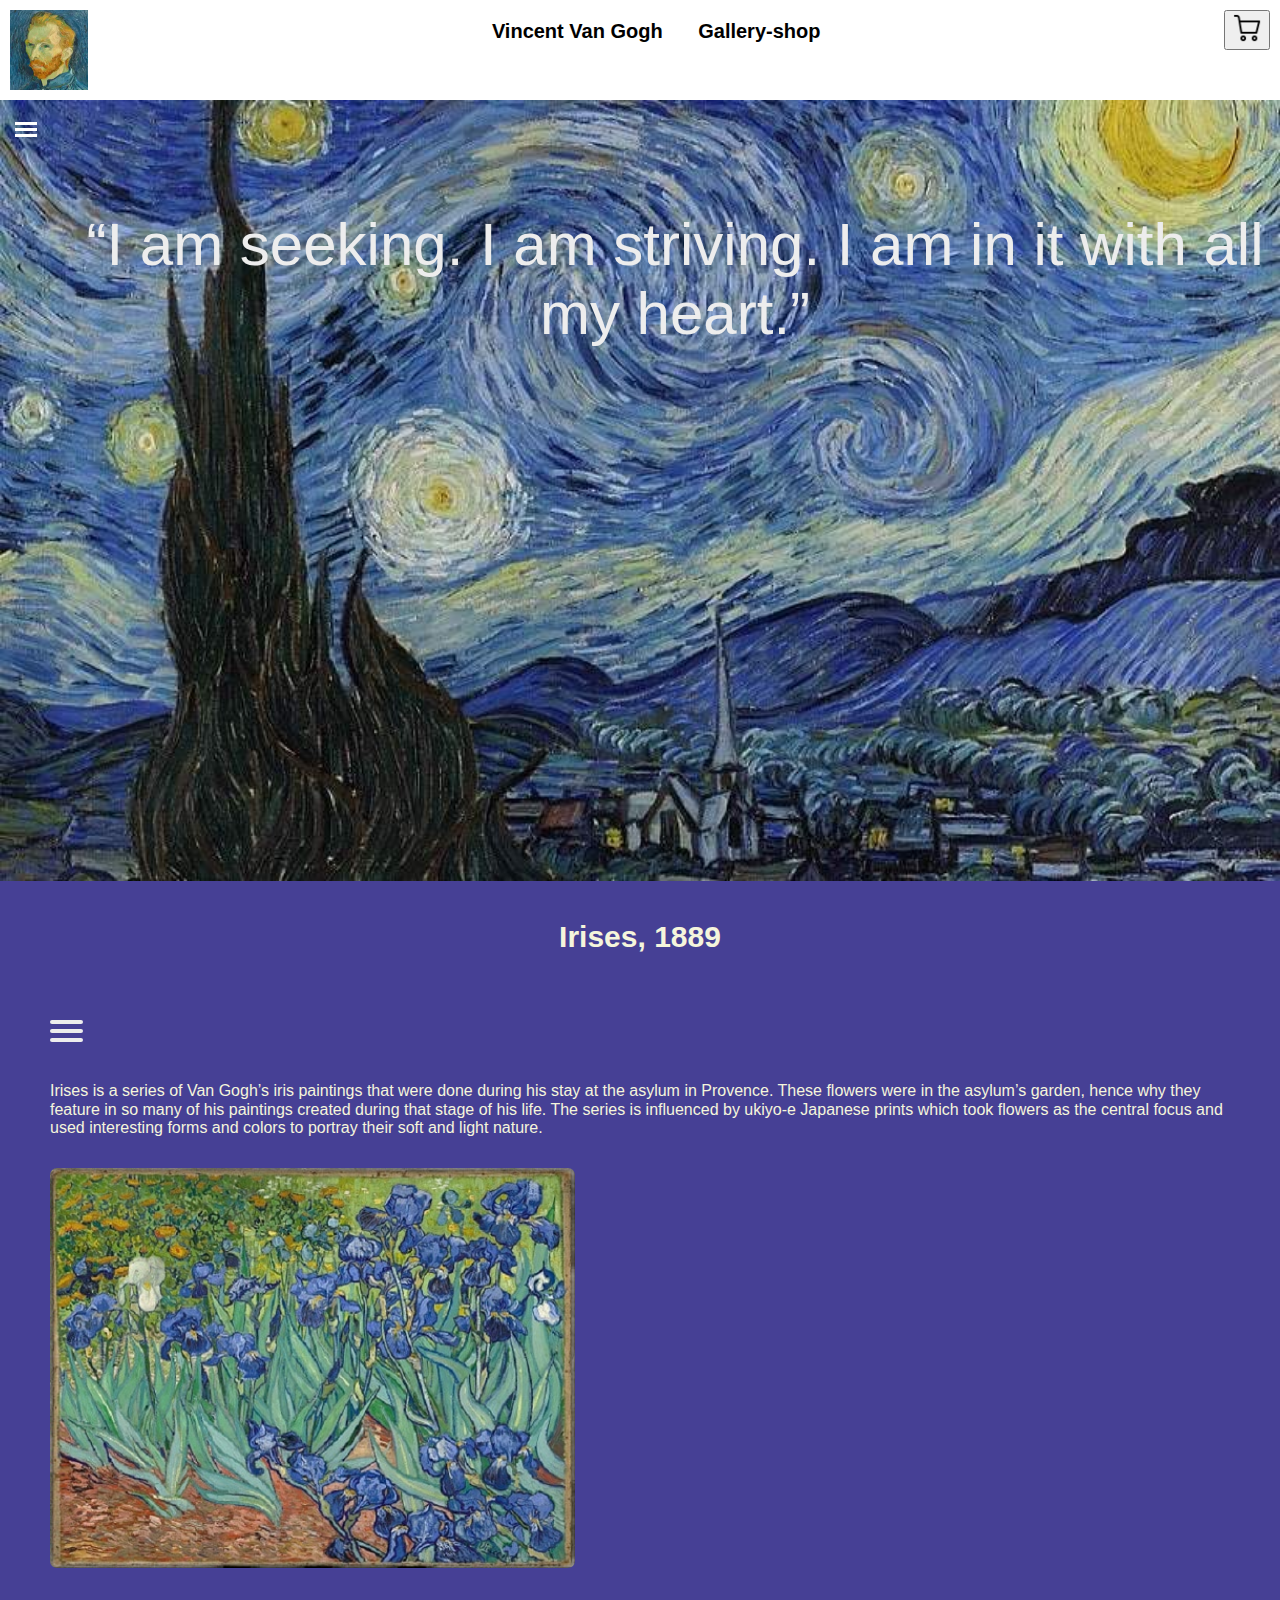
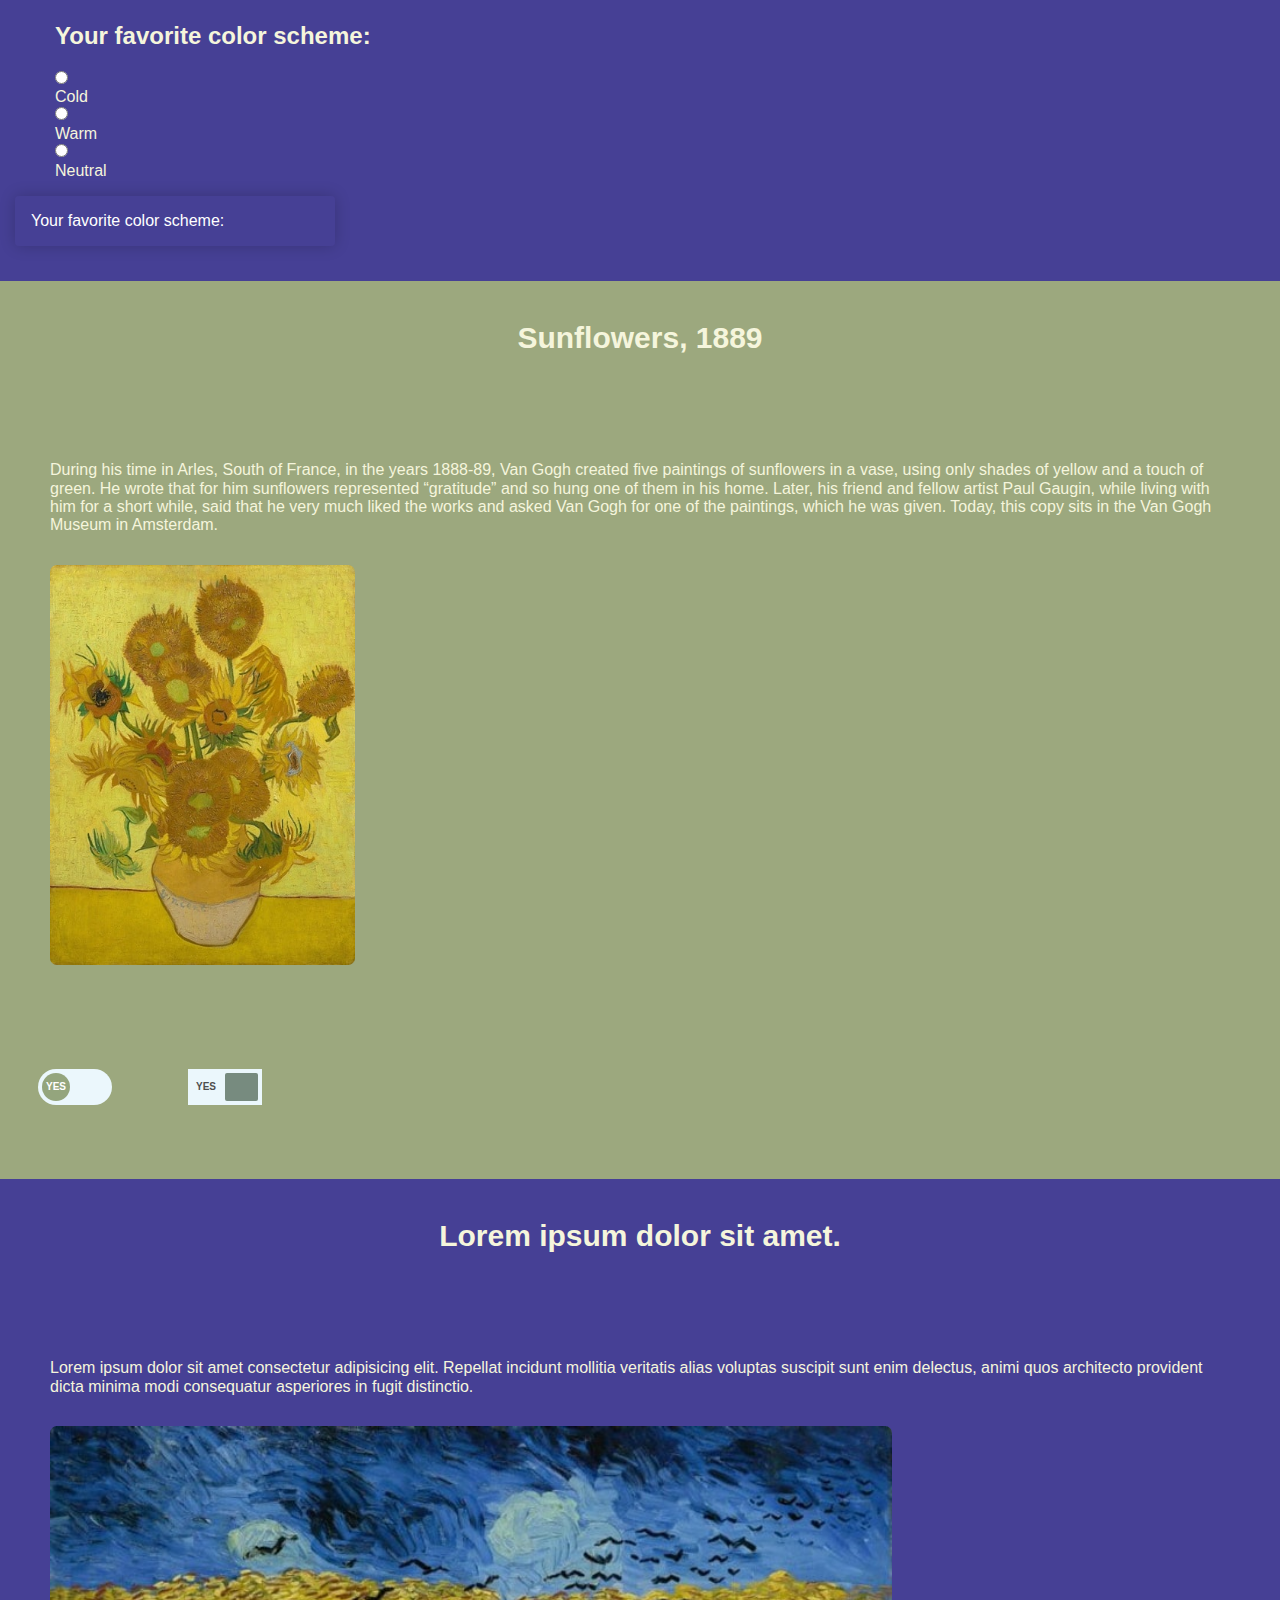
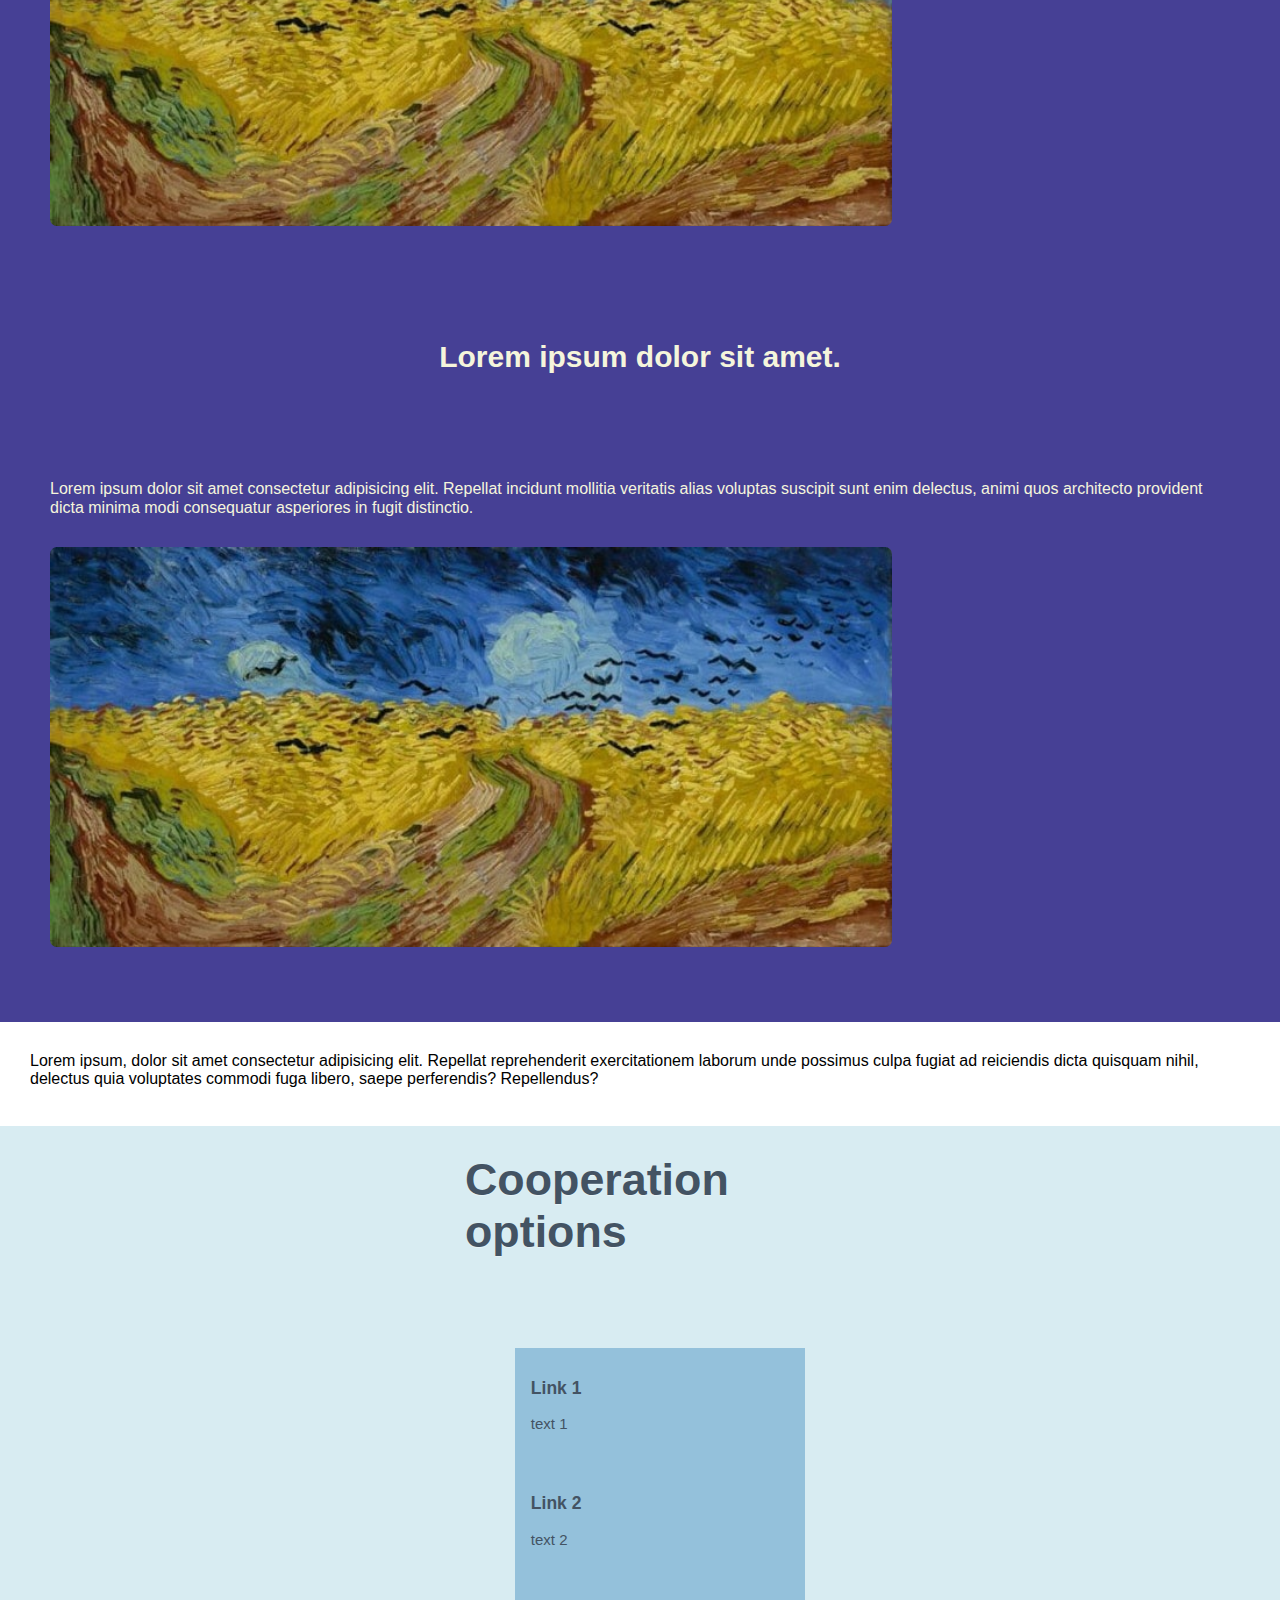
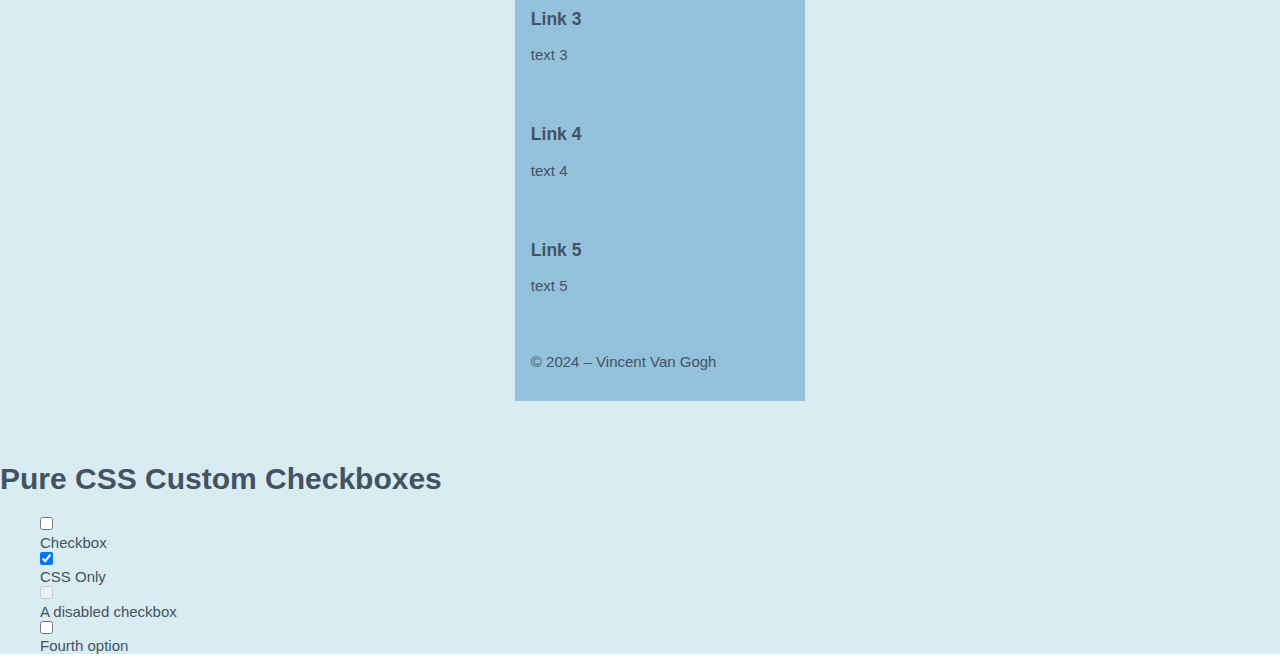
==== commit 34fdffd5: "Dropdowm menu added" ====
--- a/index.html
+++ b/index.html
@@ -97,6 +97,12 @@
                             <label for="t-option">Neutral</label>
                         </li>
                     </ul>
+                    <select>
+                        <option selected value="0">Your favorite color scheme:</option>
+                        <option value="1">Cold</option>
+                        <option value="2">Warm</option>
+                        <option value="3">Neutral</option>
+                    </select>
                 </div>
             </div>
             <div class="secondblock">
--- a/style.css
+++ b/style.css
@@ -7,6 +7,11 @@
     /* body {
         background-color: lightblue;
     } */
+}
+:root {
+    --main-color1: #2f2988e3;
+    --main-color2: #5f722e9e;
+    --main-color3: #c8635c;
 }
 
 body {
@@ -70,13 +75,13 @@
 
 #menuToggle a {
     text-decoration: none;
-    color: #2f2988e3;
+    color: var(--main-color1);
 
     transition: color 0.3s ease;
 }
 
 #menuToggle a:hover {
-    color: #c8635c;
+    color: --main-color3;
 }
 
 
@@ -119,7 +124,7 @@
 #menuToggle input:checked~span {
     opacity: 1;
     transform: rotate(45deg) translate(-2px, -1px);
-    background: #2f2988e3;
+    background: var(--main-color1);
 }
 
 #menuToggle input:checked~span:nth-last-child(3) {
@@ -174,31 +179,65 @@
     margin: 0;
     padding: 20px 0 20px 0;
 }
-.textandimg {
-    margin: 50px;
-}
-.chosescheme {
-    margin: 15px;
-}
-
-ul {
-    list-style: none;
-}
-
-ul li label {
-    display: block;
-}
-
-ul li:hover label {
-    color: rgb(170, 125, 69);
-    ;
-}
-
 
 .firstblock,
 .thirdblock,
 .fifthblock {
-    background-color: rgba(47, 41, 136, 0.889);
+    background-color: var(--main-color1);
+}
+
+.textandimg {
+    margin: 50px;
+}
+
+.chosescheme {
+    margin: 15px;
+}
+
+ul {
+    list-style: none;
+}
+
+ul li label {
+    display: block;
+}
+
+ul li:hover label {
+    color: #aa7d45;
+    ;
+}
+
+select {
+    /* Reset */
+    appearance: none;
+    border: 0;
+    outline: 0;
+    font: inherit;
+    /* Personalize */
+    width: 20rem;
+    padding: 1rem 4rem 1rem 1rem;
+    background: var(--arrow-icon) no-repeat right 0.8em center / 1.4em,
+        linear-gradient(to left, var(--arrow-bg) 3em, var(--select-bg) 3em);
+    color: white;
+    border-radius: 0.25em;
+    box-shadow: 0 0 1em 0 rgba(0, 0, 0, 0.2);
+    cursor: pointer;
+
+    /* Remove IE arrow */
+    &::-ms-expand {
+        display: none;
+    }
+
+    /* Remove focus outline */
+    &:focus {
+        outline: none;
+    }
+
+    /* <option> colors */
+    option {
+        color: inherit;
+        background-color: var(--option-bg);
+    }
 }
 
 /* _______sidebar toggle menu______ */
@@ -360,7 +399,7 @@
 
 .secondblock,
 .fourthblock {
-    background-color: rgba(95, 114, 46, 0.619);
+    background-color: var(--main-color2);
 }
 
 .firstblockimg,
@@ -470,7 +509,7 @@
 
 #button-1 .checkbox:checked+.knobs:before {
     content: "NO";
-    background-color: #c8635c;
+    background-color: --main-color3;
     transform: rotateZ(180deg);
 }
 
@@ -531,7 +570,7 @@
 
 #button-2 .checkbox:checked+.knobs span {
     transform: rotateY(-180deg);
-    background-color: #c8635c;
+    background-color: --main-color3;
 }
 
 #button-2 .checkbox:checked~.layer {
@@ -608,7 +647,7 @@
 }
 
 .menuoptions a:nth-child(1) {
-    background: #95c5db;
+    background: #94c1db;
 }
 
 .menuoptions a:nth-child(2) {
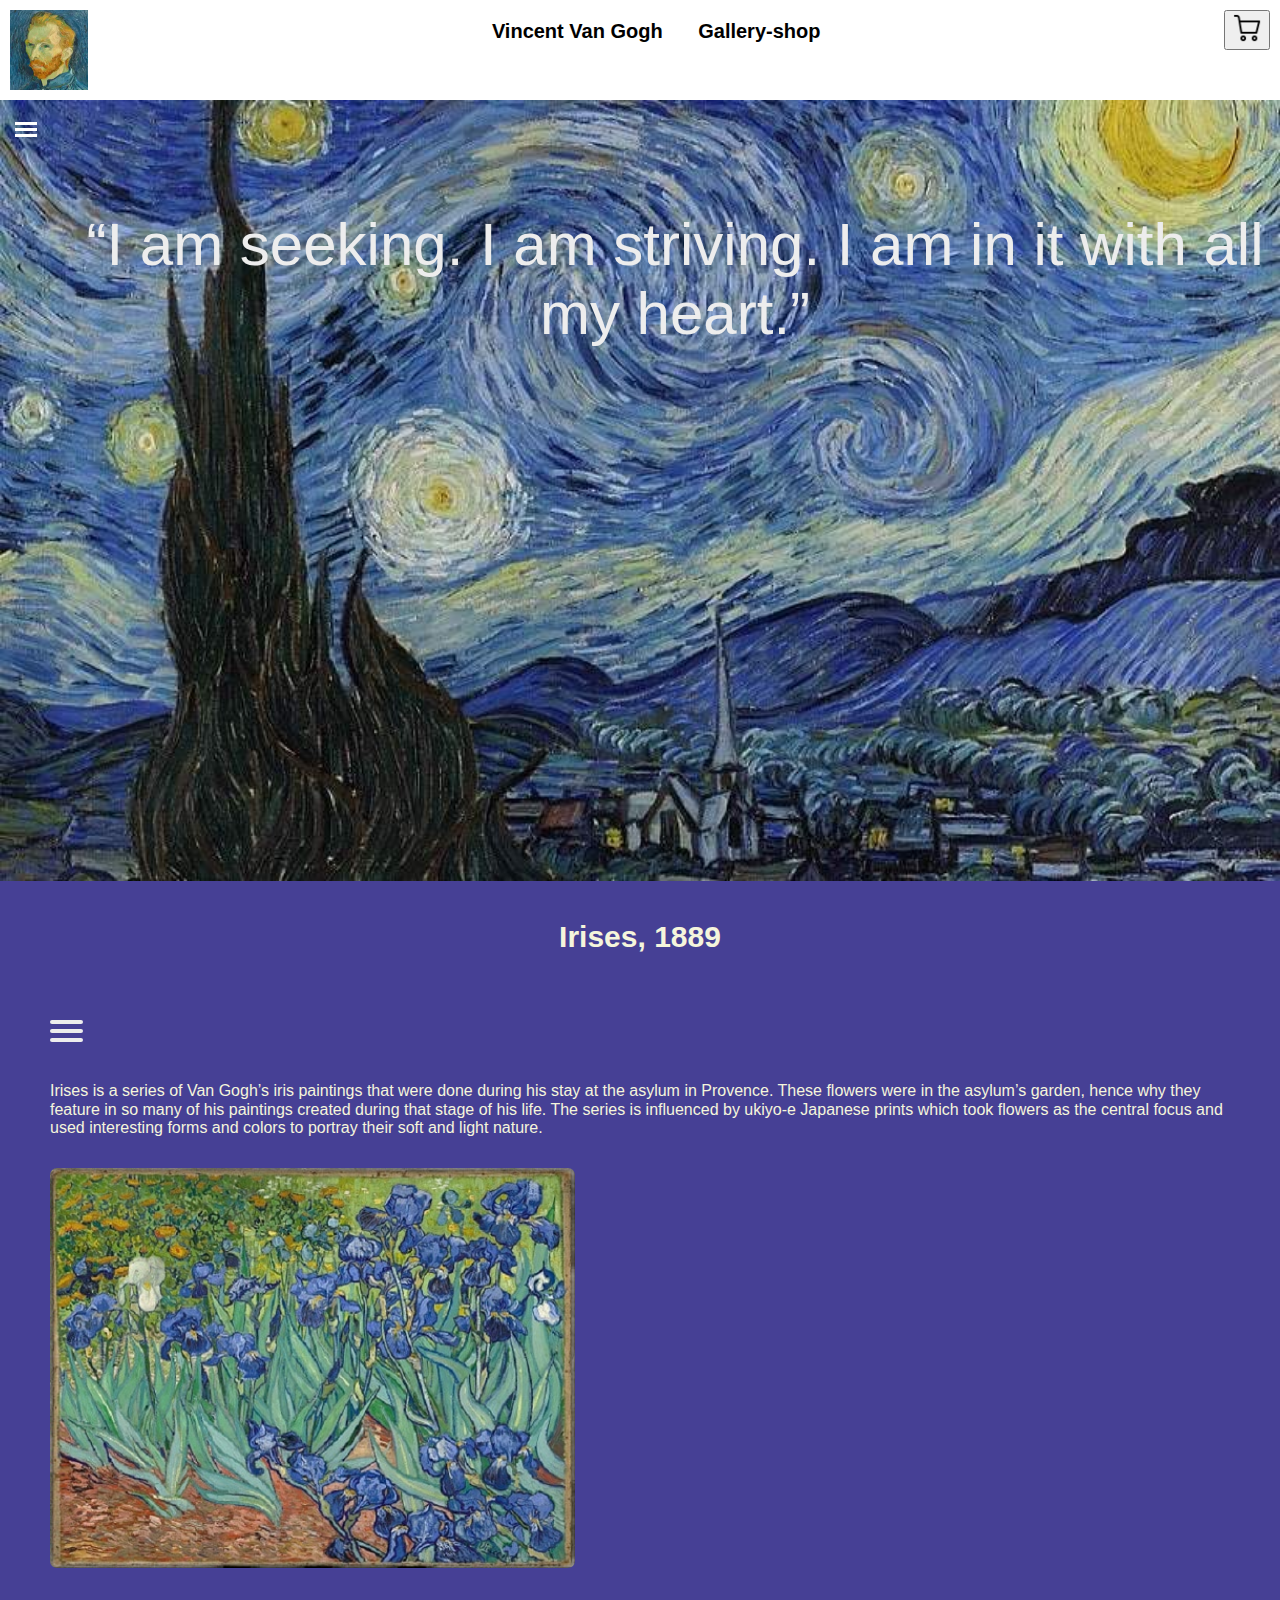
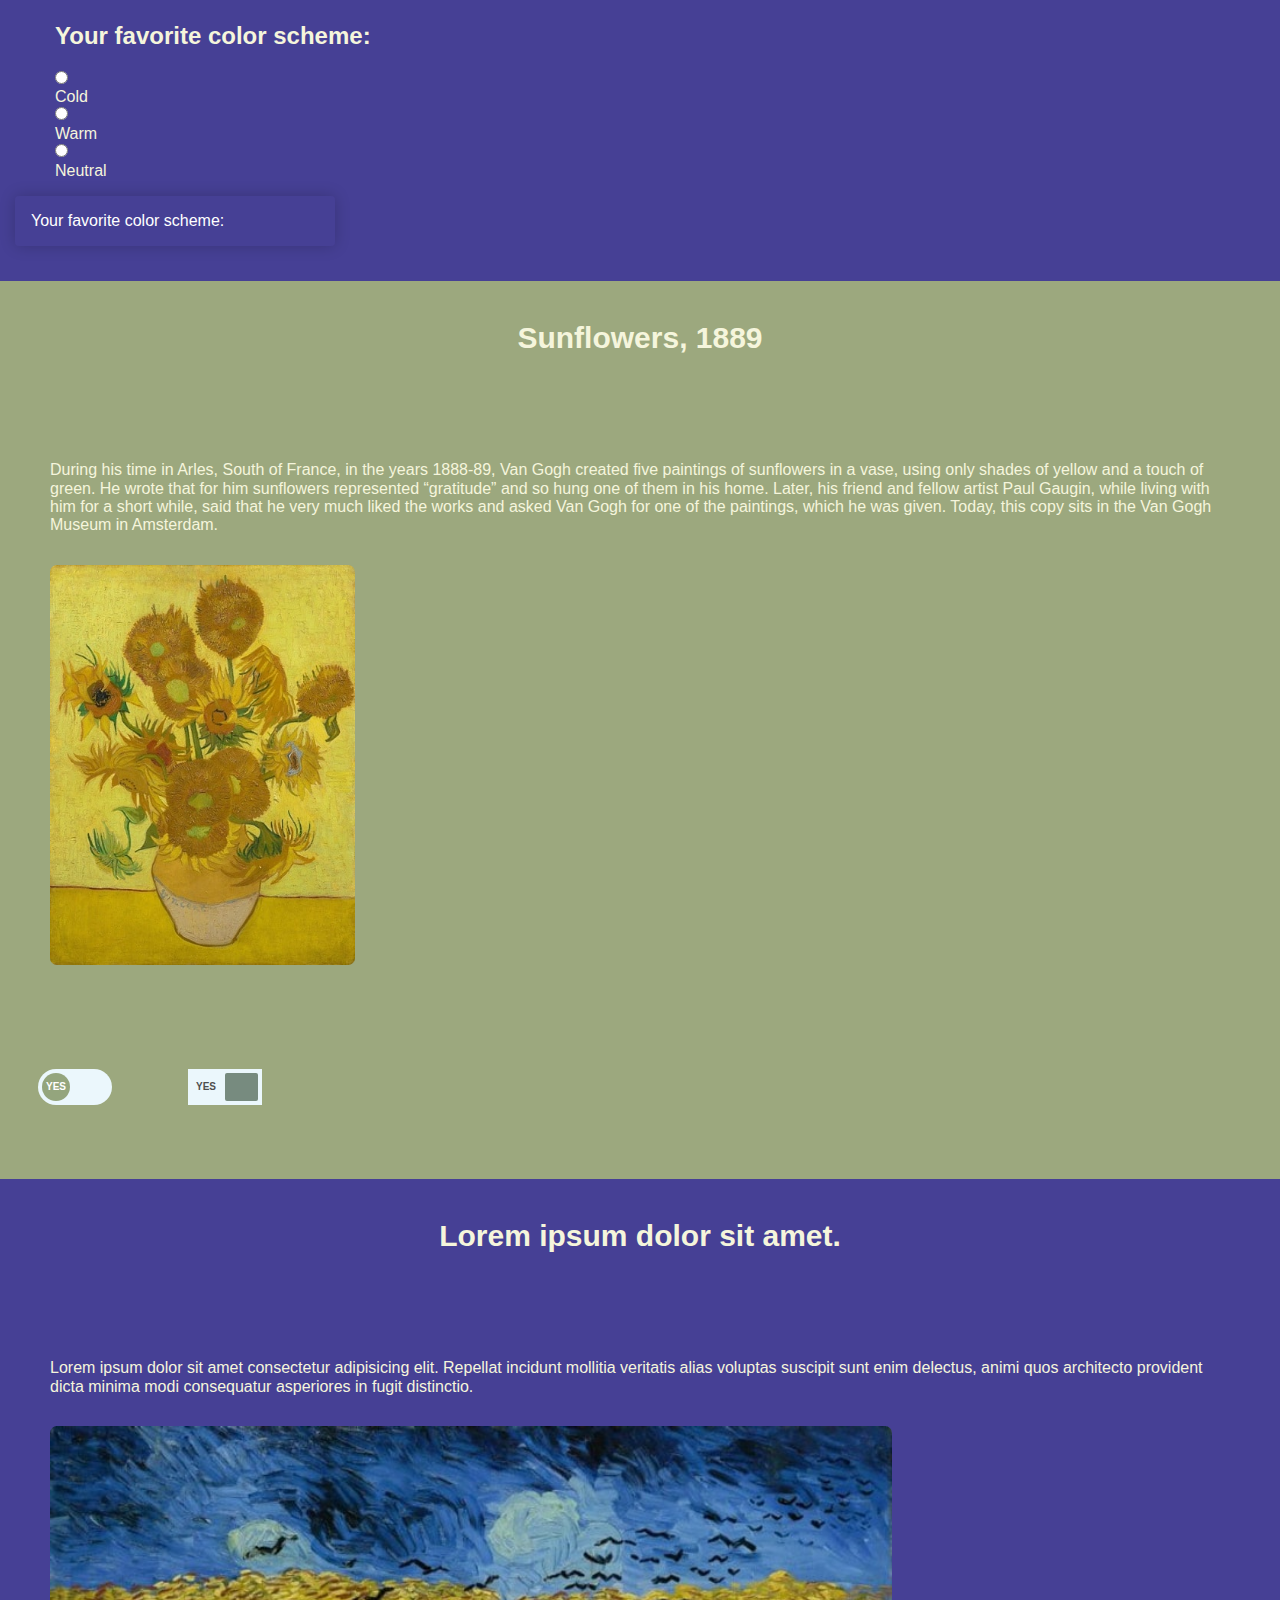
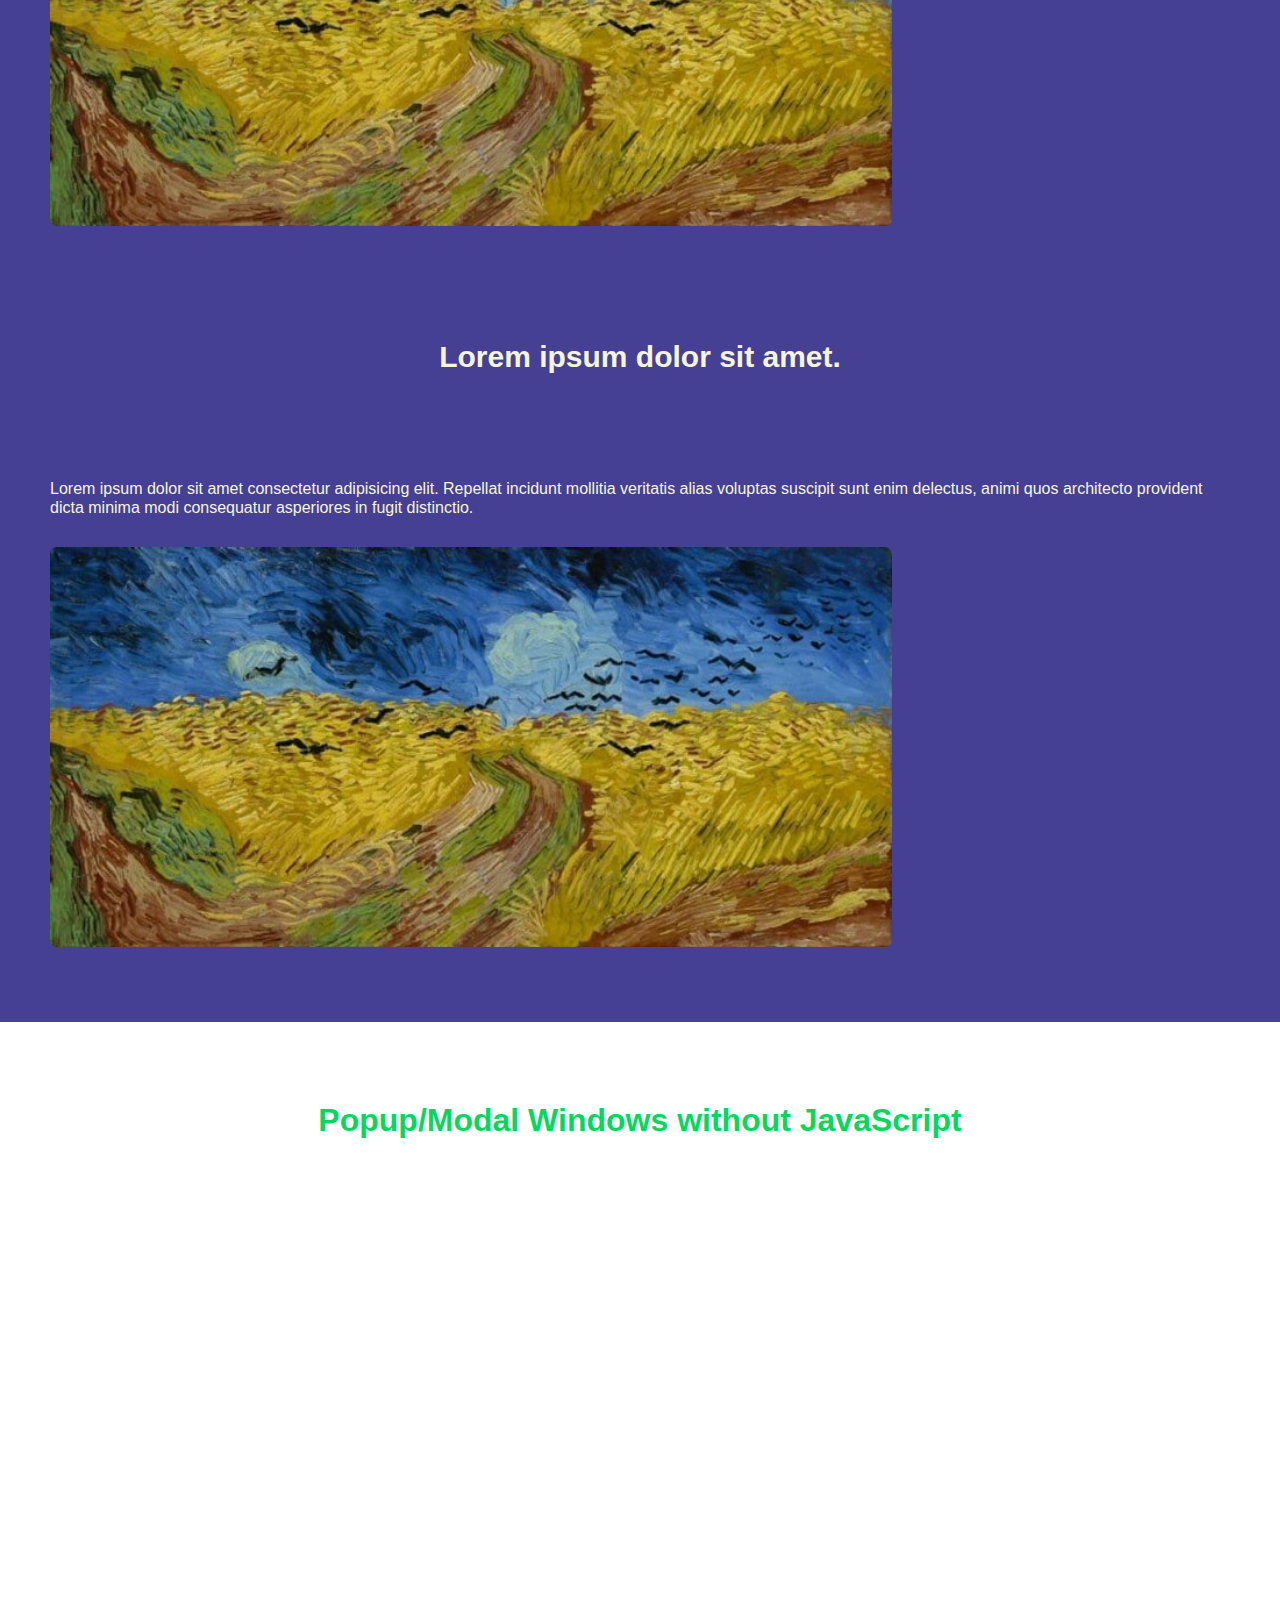
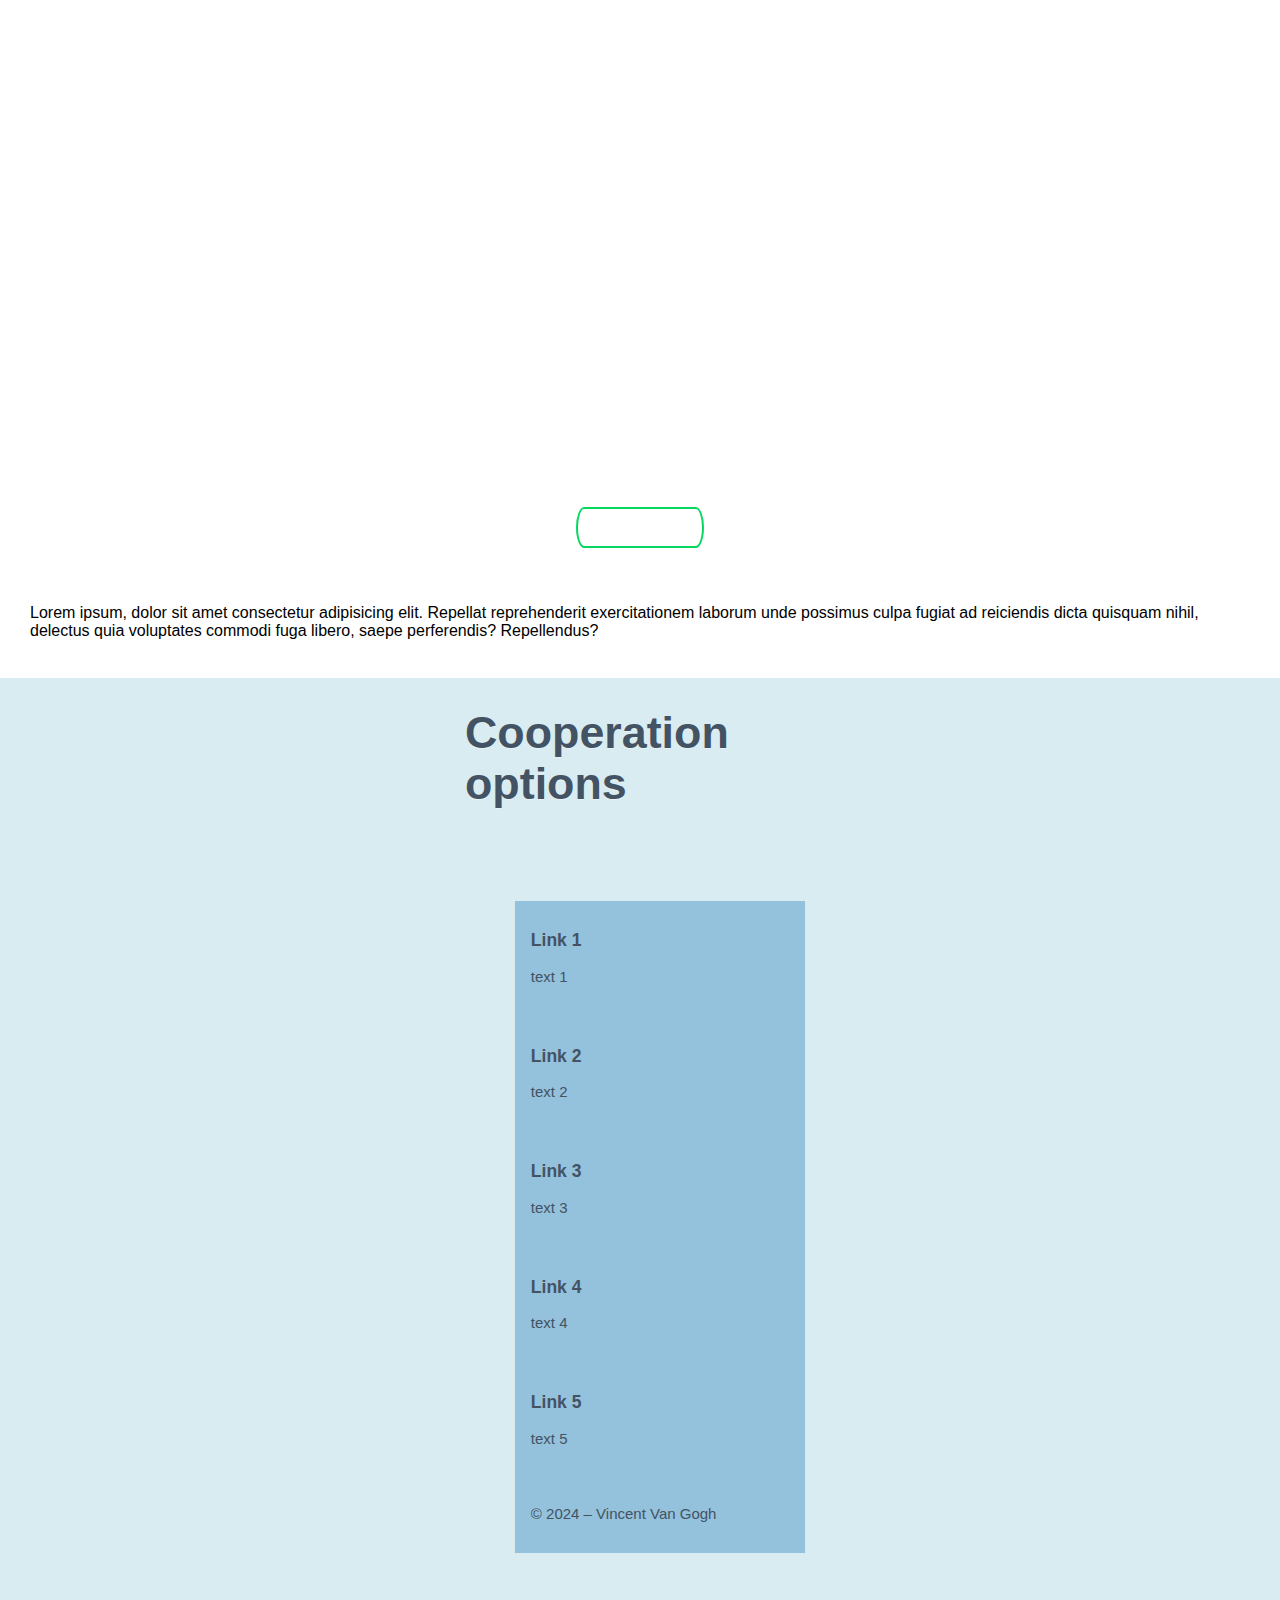
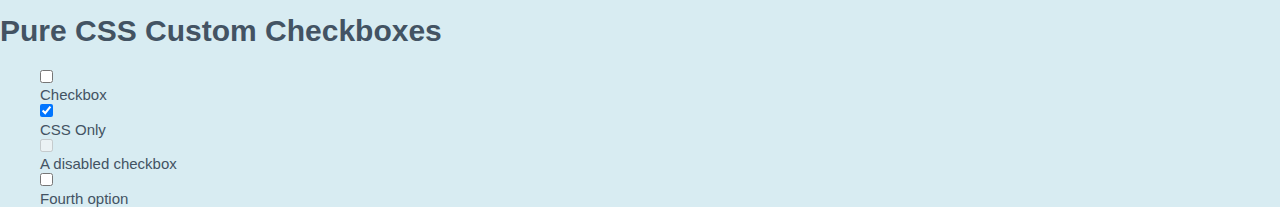
==== commit 505b1293: "popup modal added" ====
--- a/index.html
+++ b/index.html
@@ -163,6 +163,22 @@
                     </div>
                 </div>
             </div>
+                <!-- ____ -->
+                <h1 class="popupmodal">Popup/Modal Windows without JavaScript</h1>
+                <div class="box">
+                    <a class="button" href="#popup1">Let me Pop up</a>
+                </div>
+
+                <div id="popup1" class="overlay">
+                    <div class="popup">
+                        <h2>Here i am</h2>
+                        <a class="close" href="#">&times;</a>
+                        <div class="content">
+                            Thank to pop me out of that button, but now i'm done so you can close this window.
+                        </div>
+                    </div>
+                </div>
+                <!-- ____ -->
         </main>
         <footer>
             <div class="footerinfo">Lorem ipsum, dolor sit amet consectetur adipisicing elit. Repellat reprehenderit
--- a/style.css
+++ b/style.css
@@ -576,6 +576,102 @@
 #button-2 .checkbox:checked~.layer {
     background-color: #fcebeb;
 }
+/* __popup modal____ */
+.popupmodal {
+    background: url(http://www.shukatsu-note.com/wp-content/uploads/2014/12/computer-564136_1280.jpg) no-repeat;
+    background-size: cover;
+    height: 100vh;
+    text-align: center;
+    font-family: Tahoma, Arial, sans-serif;
+    color: #06D85F;
+    margin: 80px 0;
+  }
+  
+  
+  .box {
+    width: 40%;
+    margin: 0 auto;
+    background: rgba(255,255,255,0.2);
+    padding: 35px;
+    border: 2px solid #fff;
+    border-radius: 20px/50px;
+    background-clip: padding-box;
+    text-align: center;
+  }
+  
+  .button {
+    font-size: 1em;
+    padding: 10px;
+    color: #fff;
+    border: 2px solid #06D85F;
+    border-radius: 20px/50px;
+    text-decoration: none;
+    cursor: pointer;
+    transition: all 0.3s ease-out;
+  }
+  .button:hover {
+    background: #06D85F;
+  }
+  
+  .overlay {
+    position: fixed;
+    top: 0;
+    bottom: 0;
+    left: 0;
+    right: 0;
+    background: rgba(0, 0, 0, 0.7);
+    transition: opacity 500ms;
+    visibility: hidden;
+    opacity: 0;
+  }
+  .overlay:target {
+    visibility: visible;
+    opacity: 1;
+  }
+  
+  .popup {
+    margin: 70px auto;
+    padding: 20px;
+    background: #fff;
+    border-radius: 5px;
+    width: 30%;
+    position: relative;
+    transition: all 5s ease-in-out;
+  }
+  
+  .popup h2 {
+    margin-top: 0;
+    color: #333;
+    font-family: Tahoma, Arial, sans-serif;
+  }
+  .popup .close {
+    position: absolute;
+    top: 20px;
+    right: 30px;
+    transition: all 200ms;
+    font-size: 30px;
+    font-weight: bold;
+    text-decoration: none;
+    color: #333;
+  }
+  .popup .close:hover {
+    color: #06D85F;
+  }
+  .popup .content {
+    max-height: 30%;
+    overflow: auto;
+  }
+  
+  @media screen and (max-width: 700px){
+    .box{
+      width: 70%;
+    }
+    .popup{
+      width: 70%;
+    }
+  }
+/* __end of popup modal____ */
+
 
 /* footermenu */
 .options {
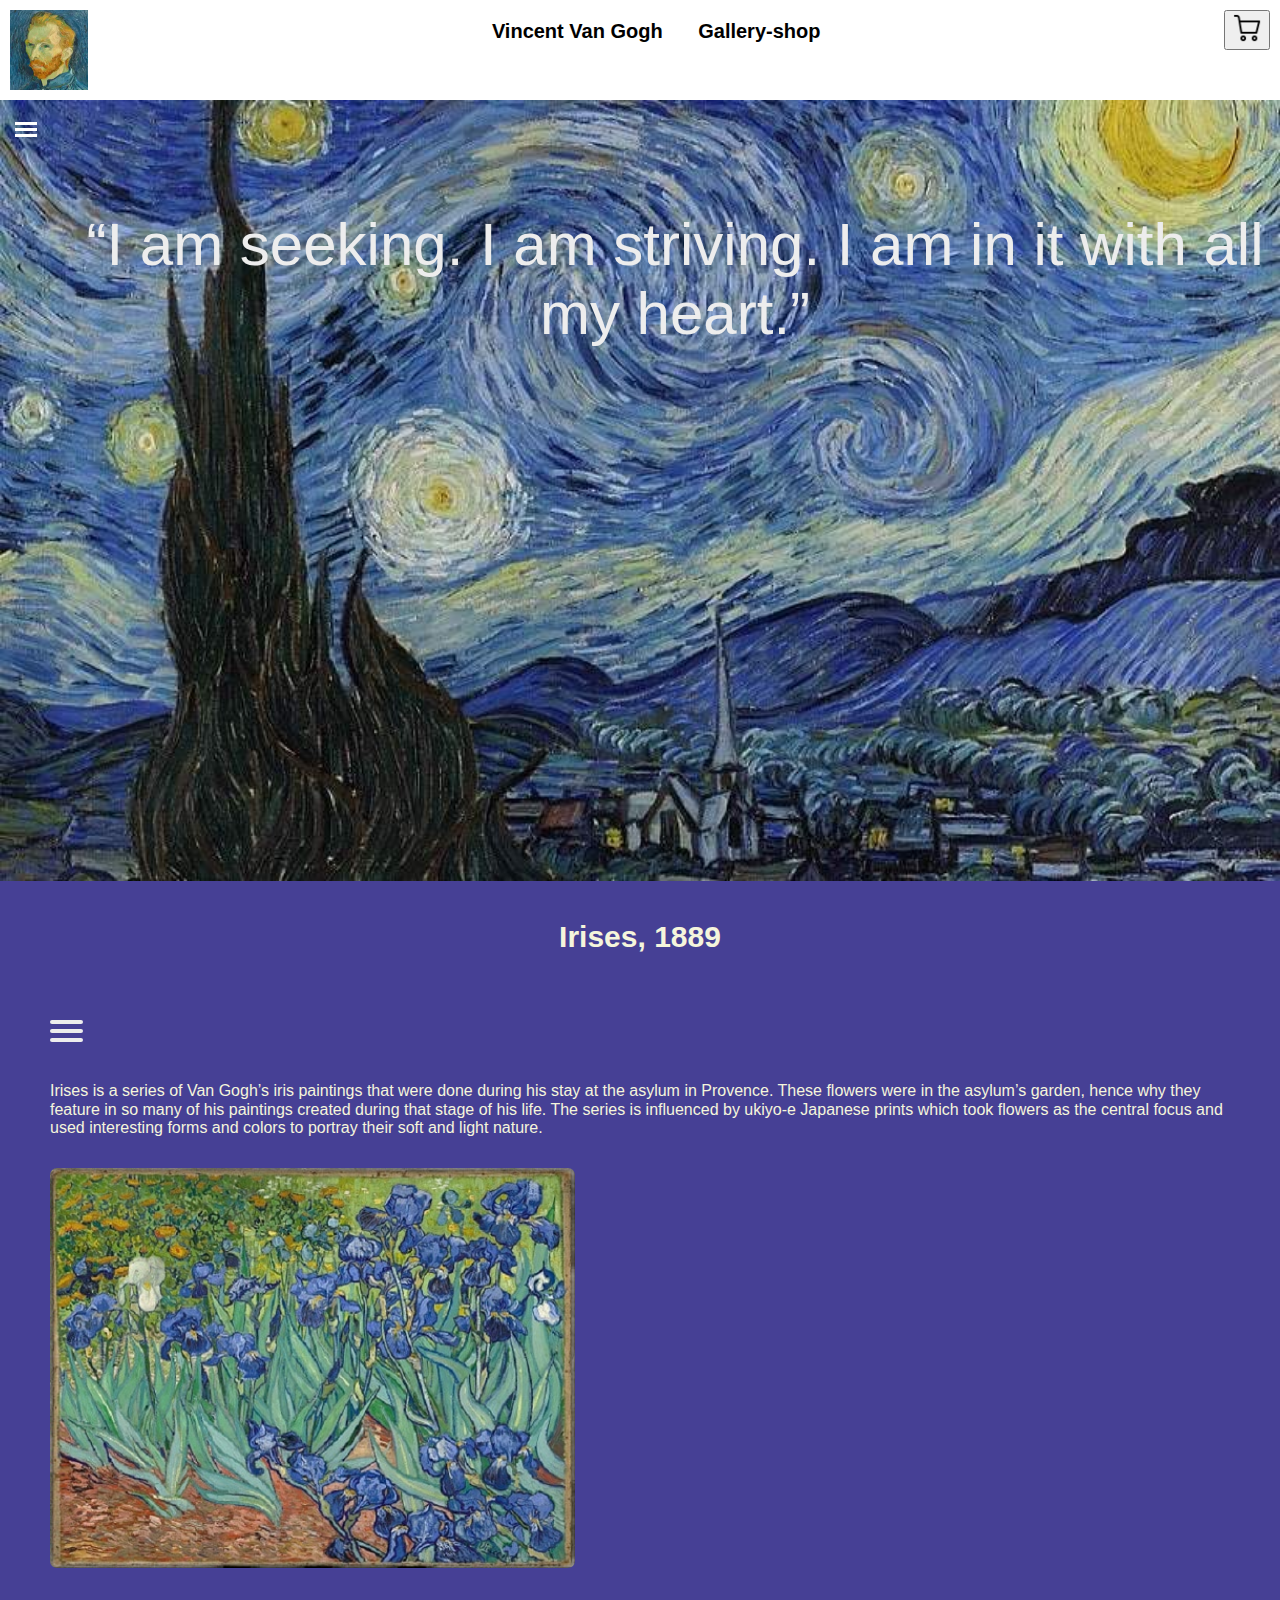
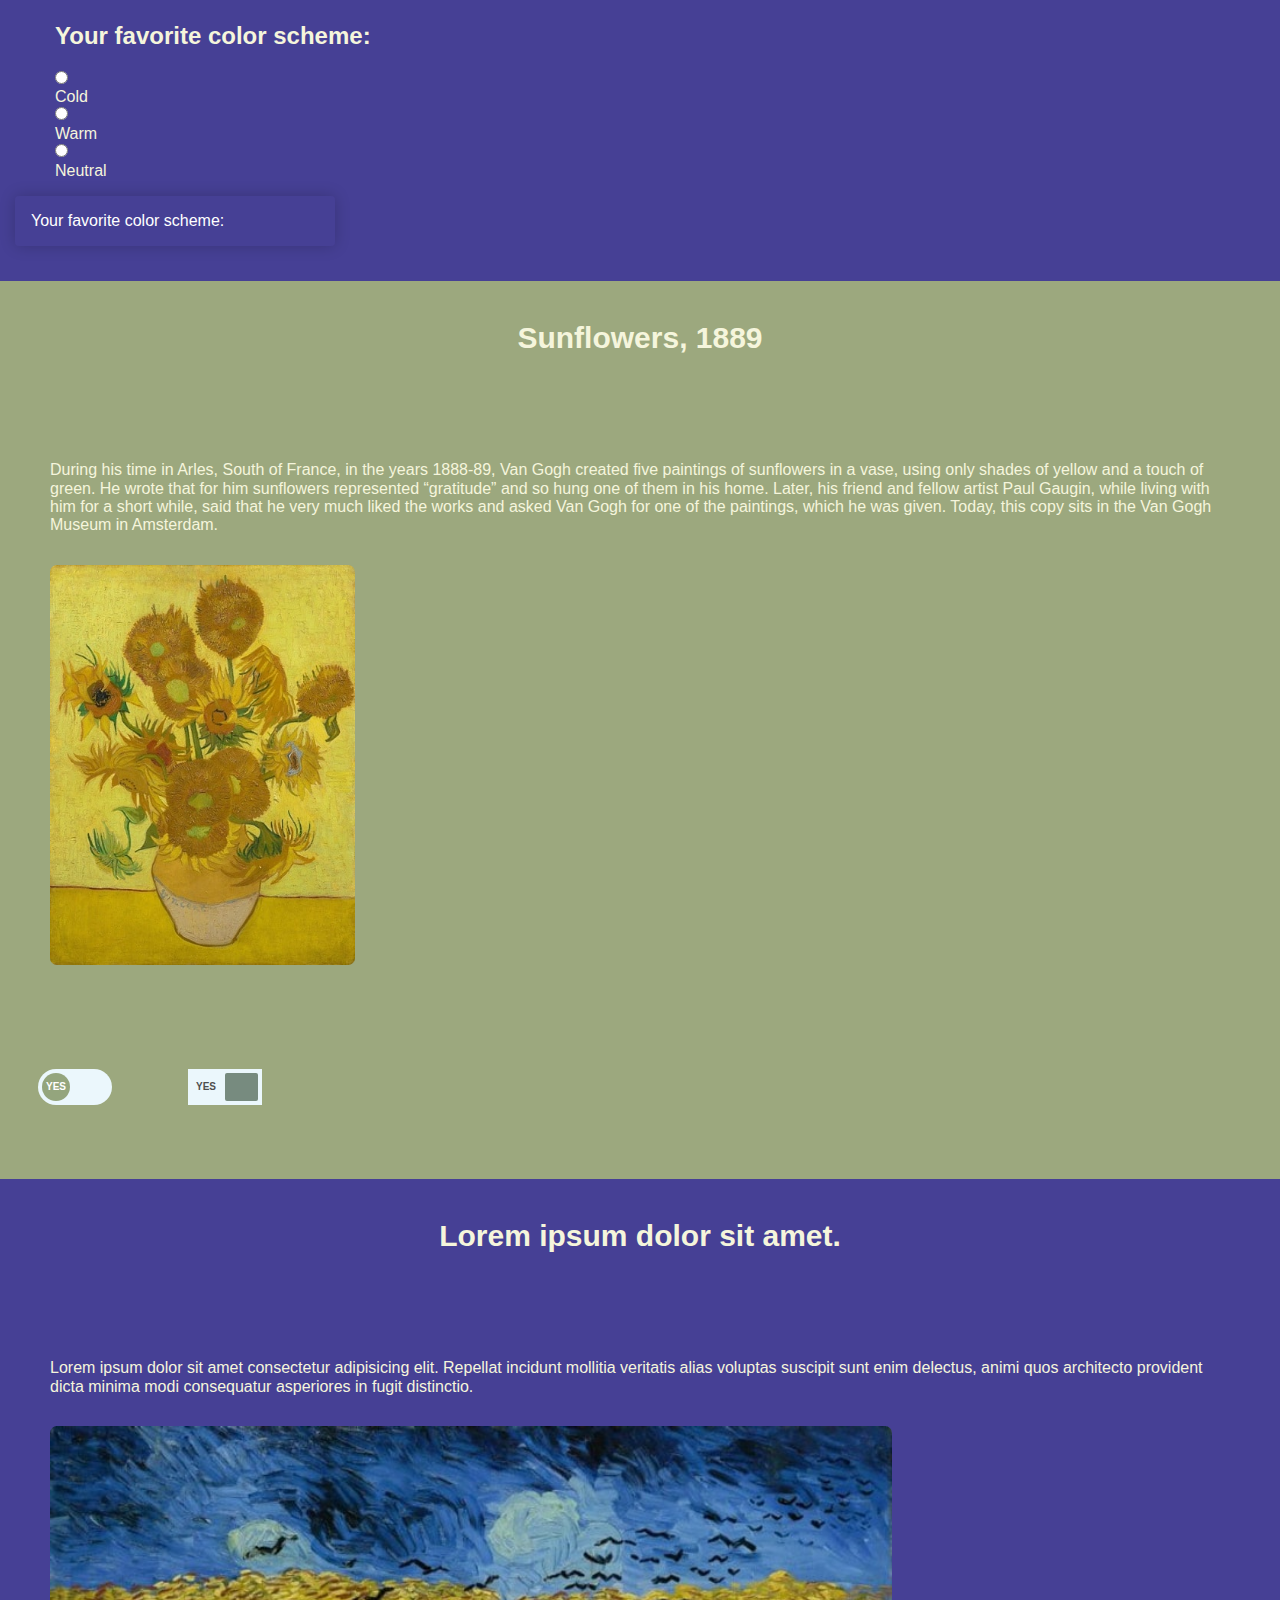
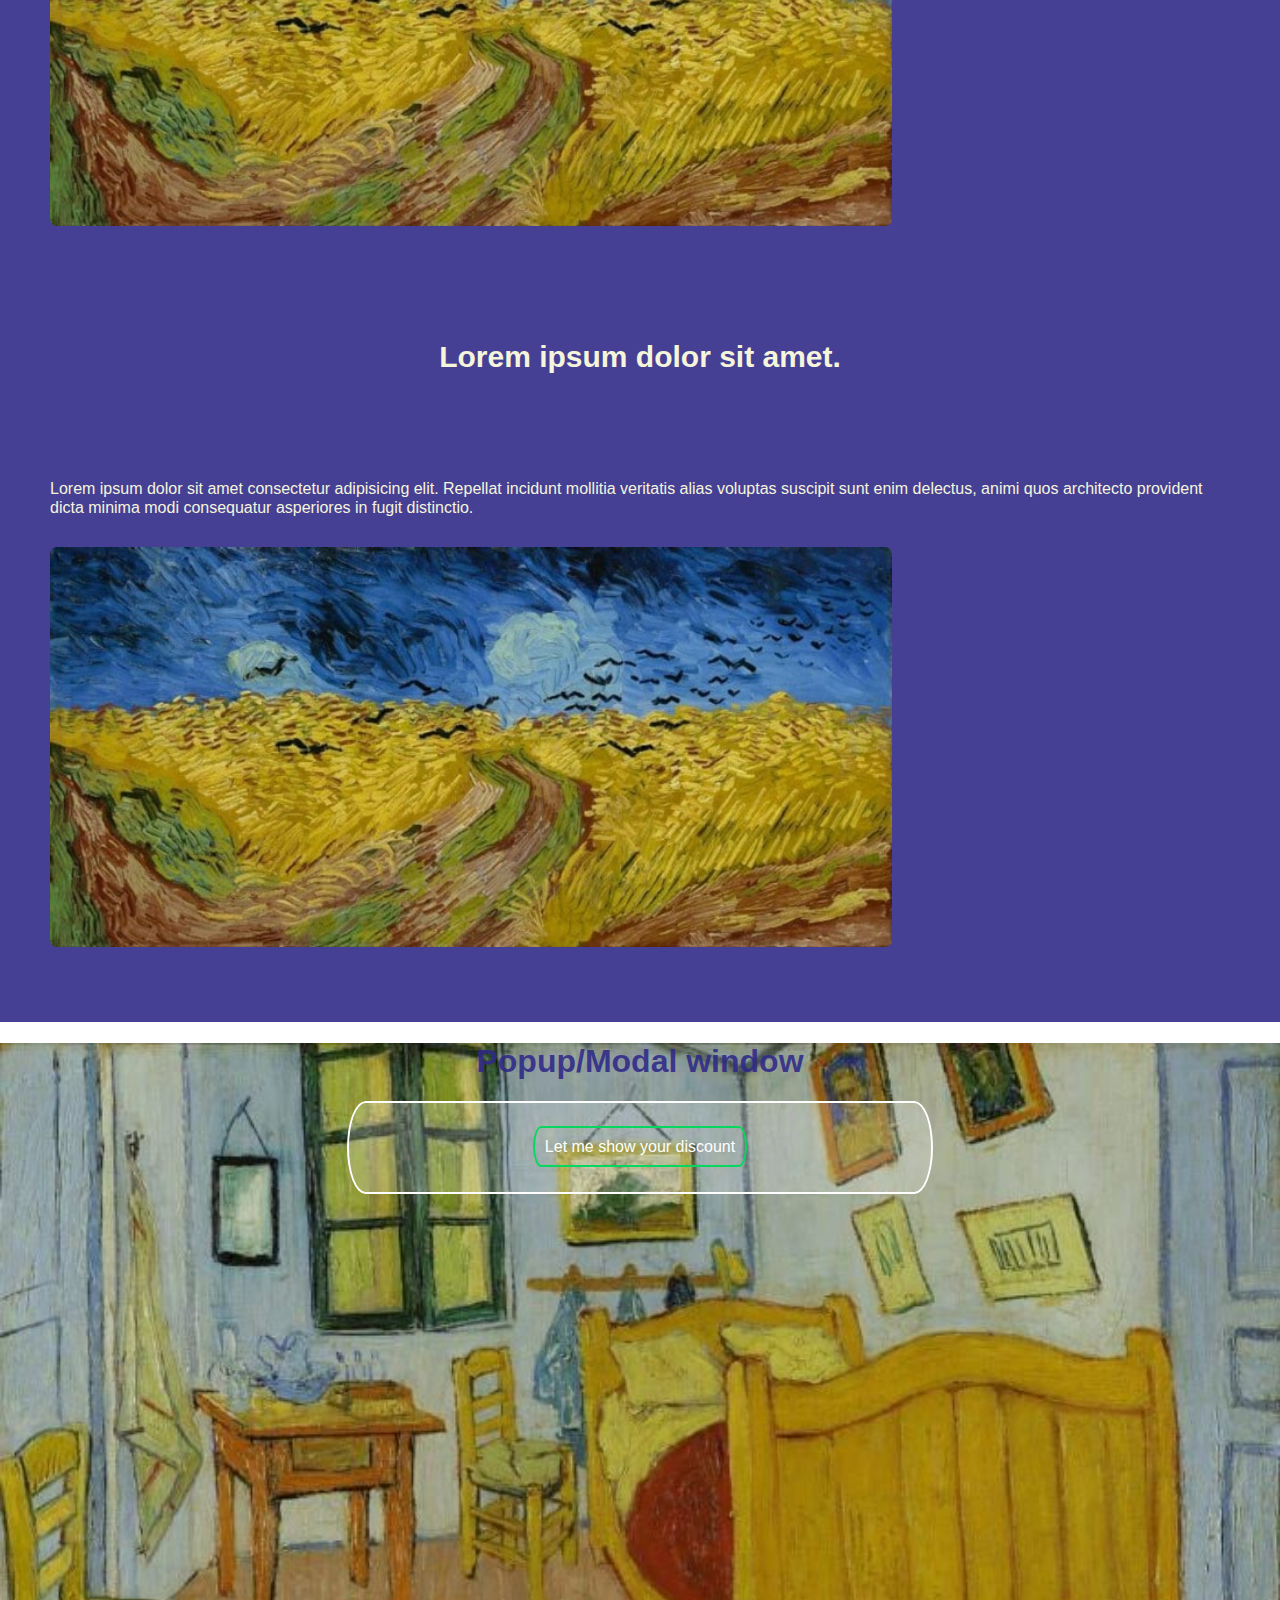
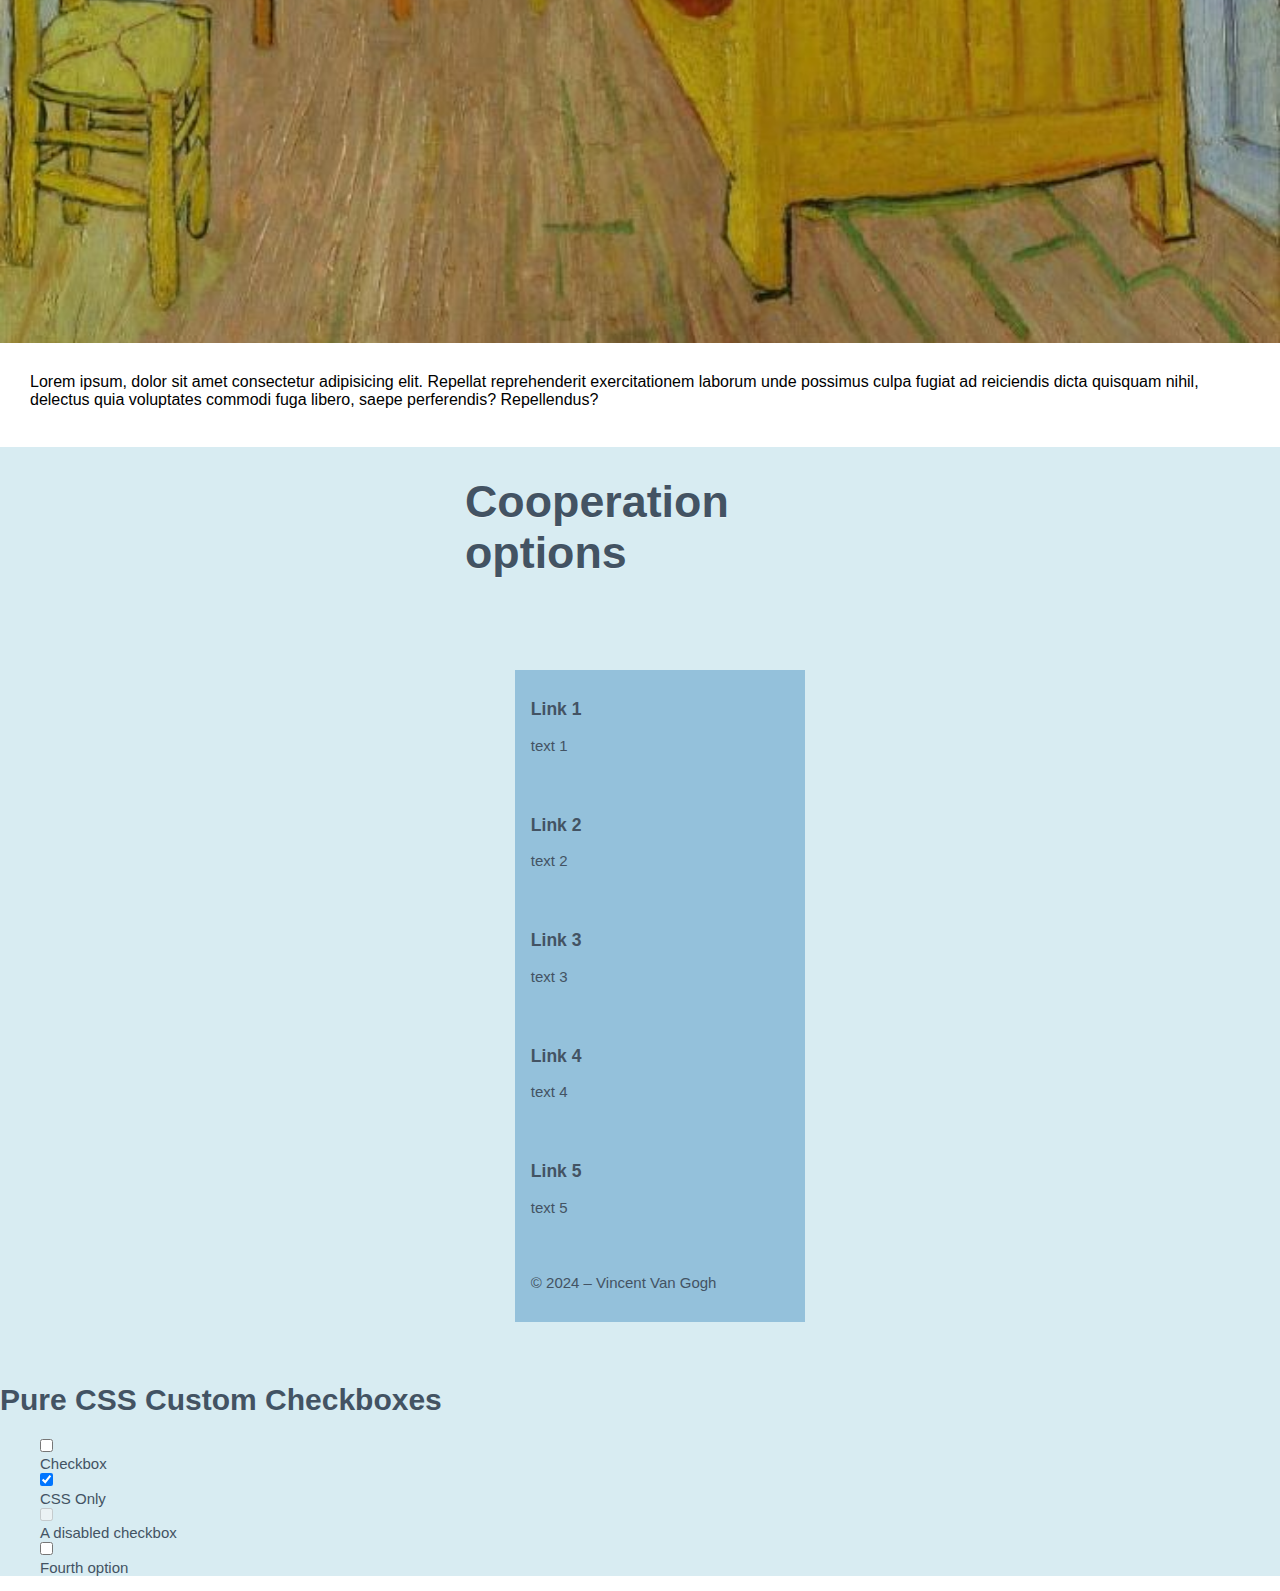
==== commit c08d0e57: "Some changes with pop modal window" ====
--- a/index.html
+++ b/index.html
@@ -163,22 +163,24 @@
                     </div>
                 </div>
             </div>
-                <!-- ____ -->
-                <h1 class="popupmodal">Popup/Modal Windows without JavaScript</h1>
+            <!-- ____ -->
+            <div class="popmodal">
+                <h1 class="popmodaltext">Popup/Modal window</h1>
                 <div class="box">
-                    <a class="button" href="#popup1">Let me Pop up</a>
+                    <a class="button" href="#popup1">Let me show your discount</a>
                 </div>
 
                 <div id="popup1" class="overlay">
                     <div class="popup">
-                        <h2>Here i am</h2>
+                        <h2>Your discount is</h2>
                         <a class="close" href="#">&times;</a>
                         <div class="content">
-                            Thank to pop me out of that button, but now i'm done so you can close this window.
+                            10% if you buy 2 pictures, 20% if you buy 3 pictures and more.
                         </div>
                     </div>
                 </div>
-                <!-- ____ -->
+            </div>
+            <!-- ____ -->
         </main>
         <footer>
             <div class="footerinfo">Lorem ipsum, dolor sit amet consectetur adipisicing elit. Repellat reprehenderit
--- a/style.css
+++ b/style.css
@@ -577,17 +577,14 @@
     background-color: #fcebeb;
 }
 /* __popup modal____ */
-.popupmodal {
-    background: url(http://www.shukatsu-note.com/wp-content/uploads/2014/12/computer-564136_1280.jpg) no-repeat;
+.popmodal {
+    background: url(pictures/vincent-van-gogh-bedroom-in-arles.jpeg) no-repeat;
     background-size: cover;
     height: 100vh;
     text-align: center;
-    font-family: Tahoma, Arial, sans-serif;
-    color: #06D85F;
-    margin: 80px 0;
-  }
-  
-  
+    color: var(--main-color1);
+     }
+
   .box {
     width: 40%;
     margin: 0 auto;
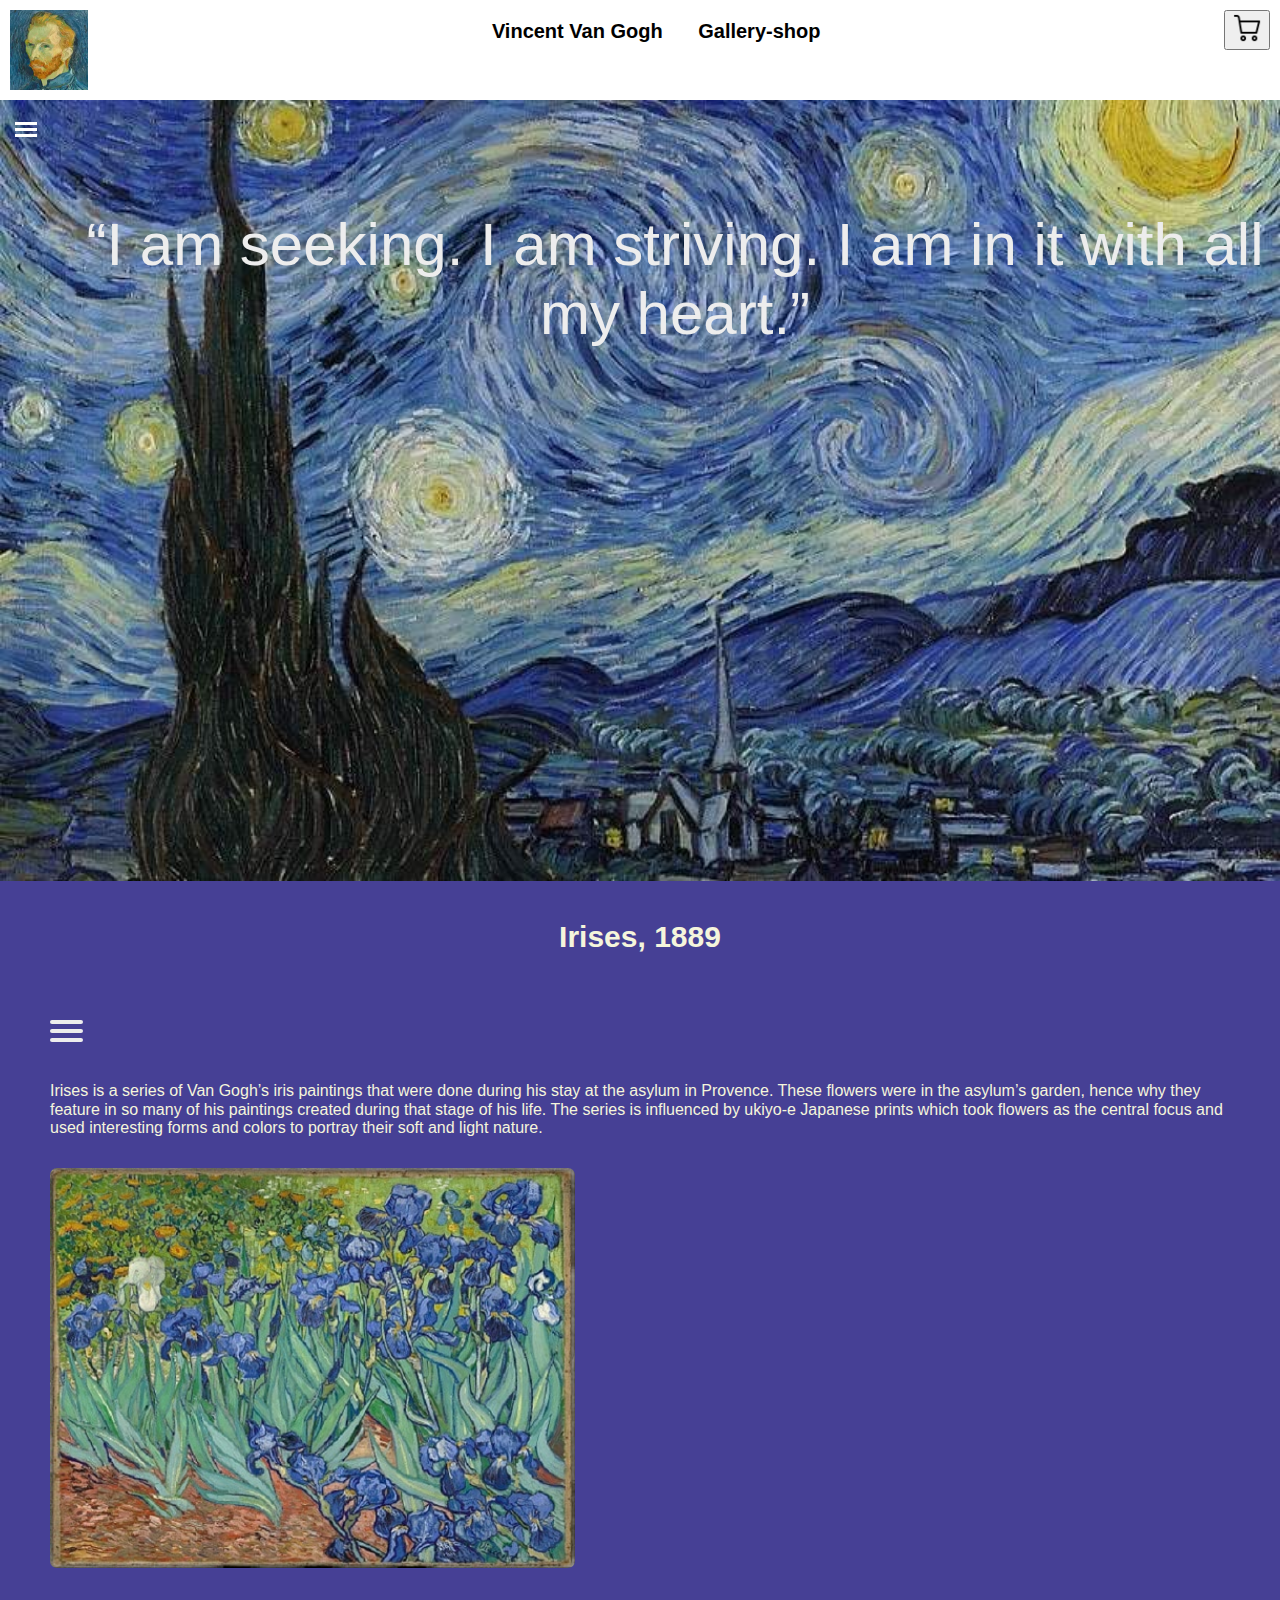
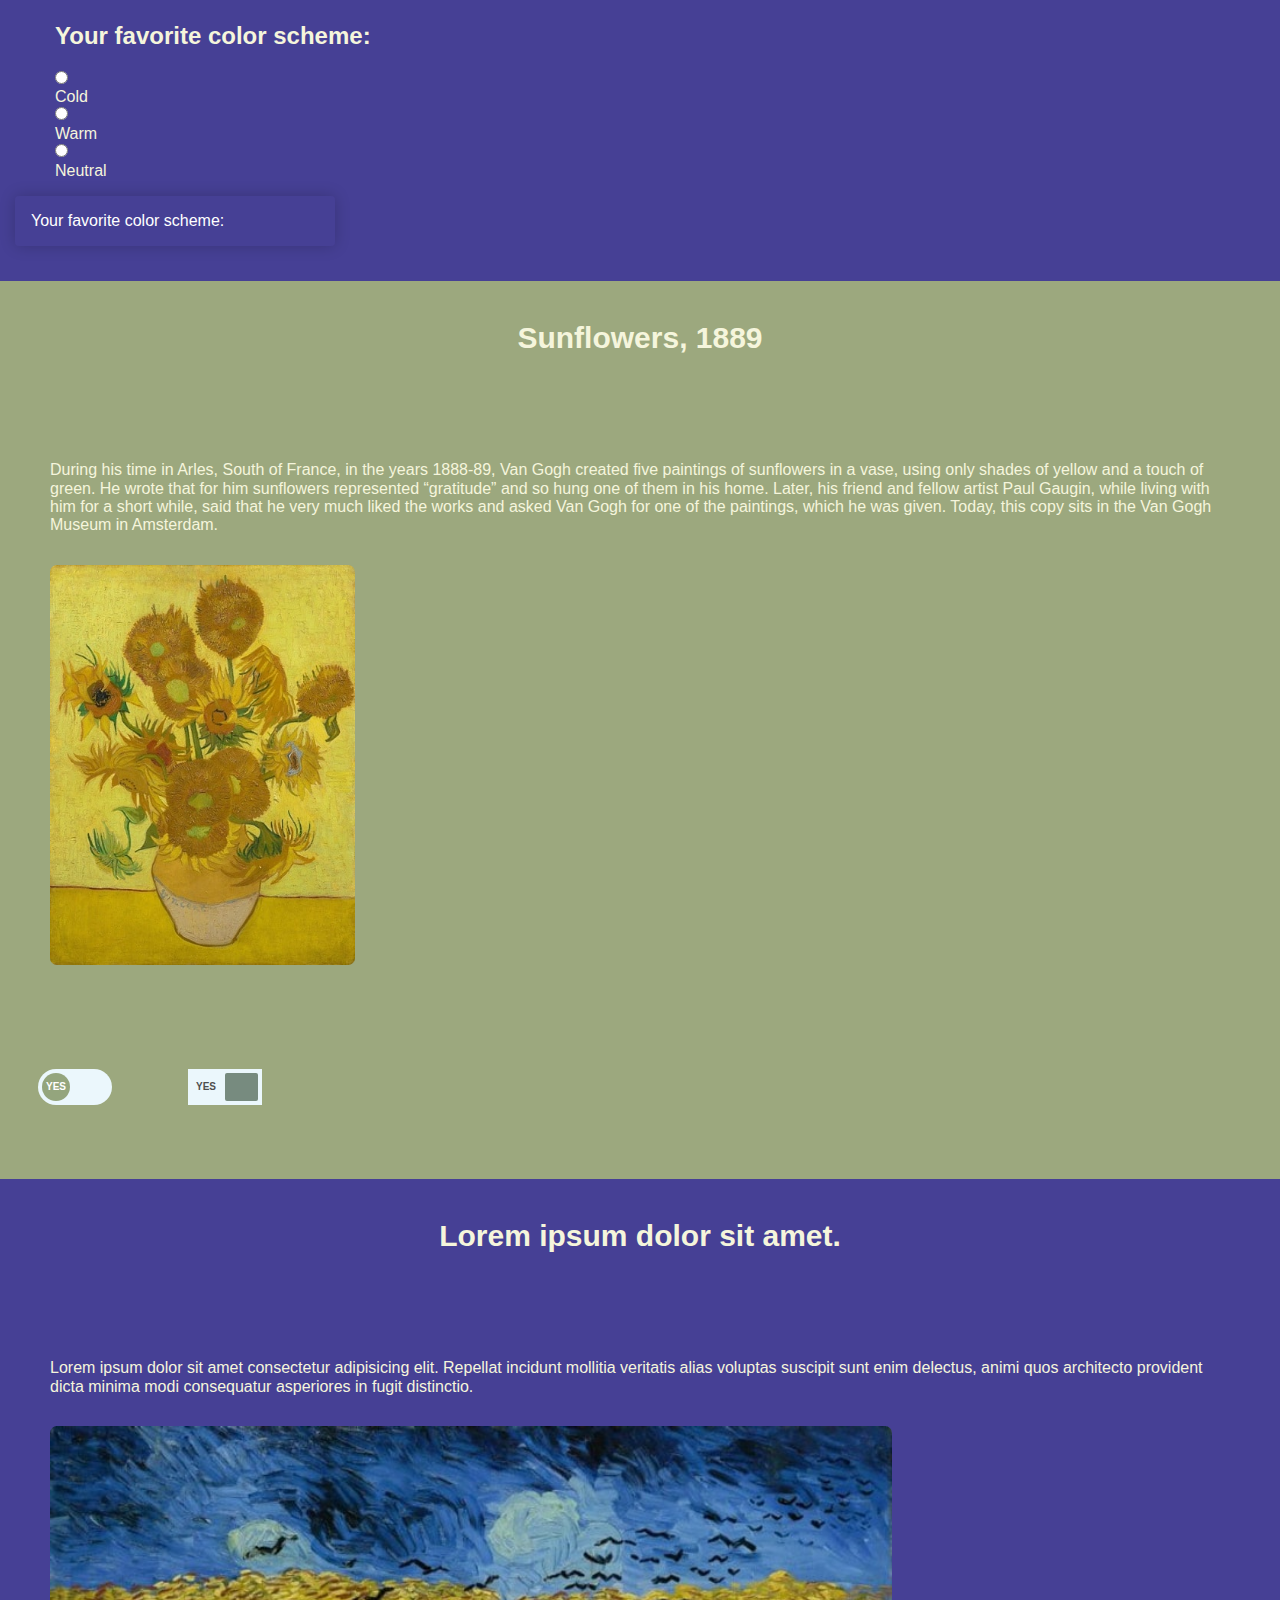
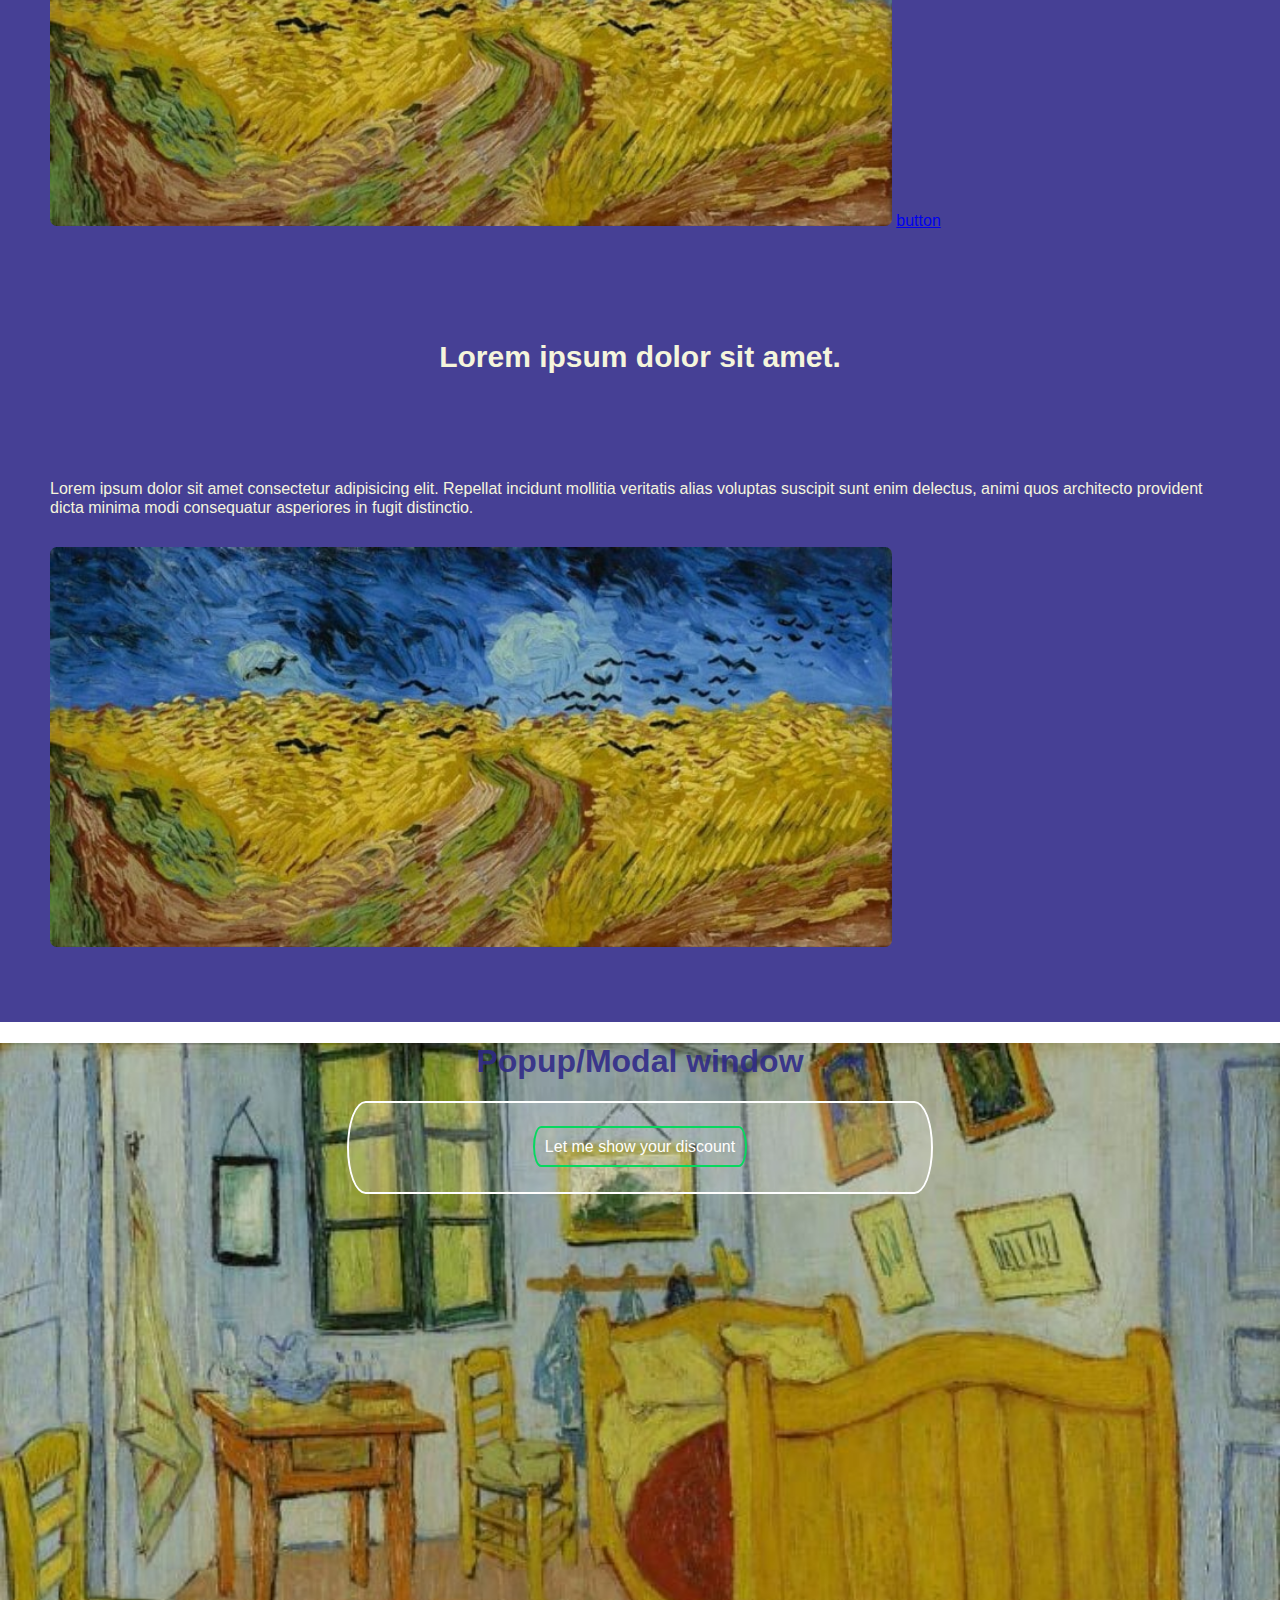
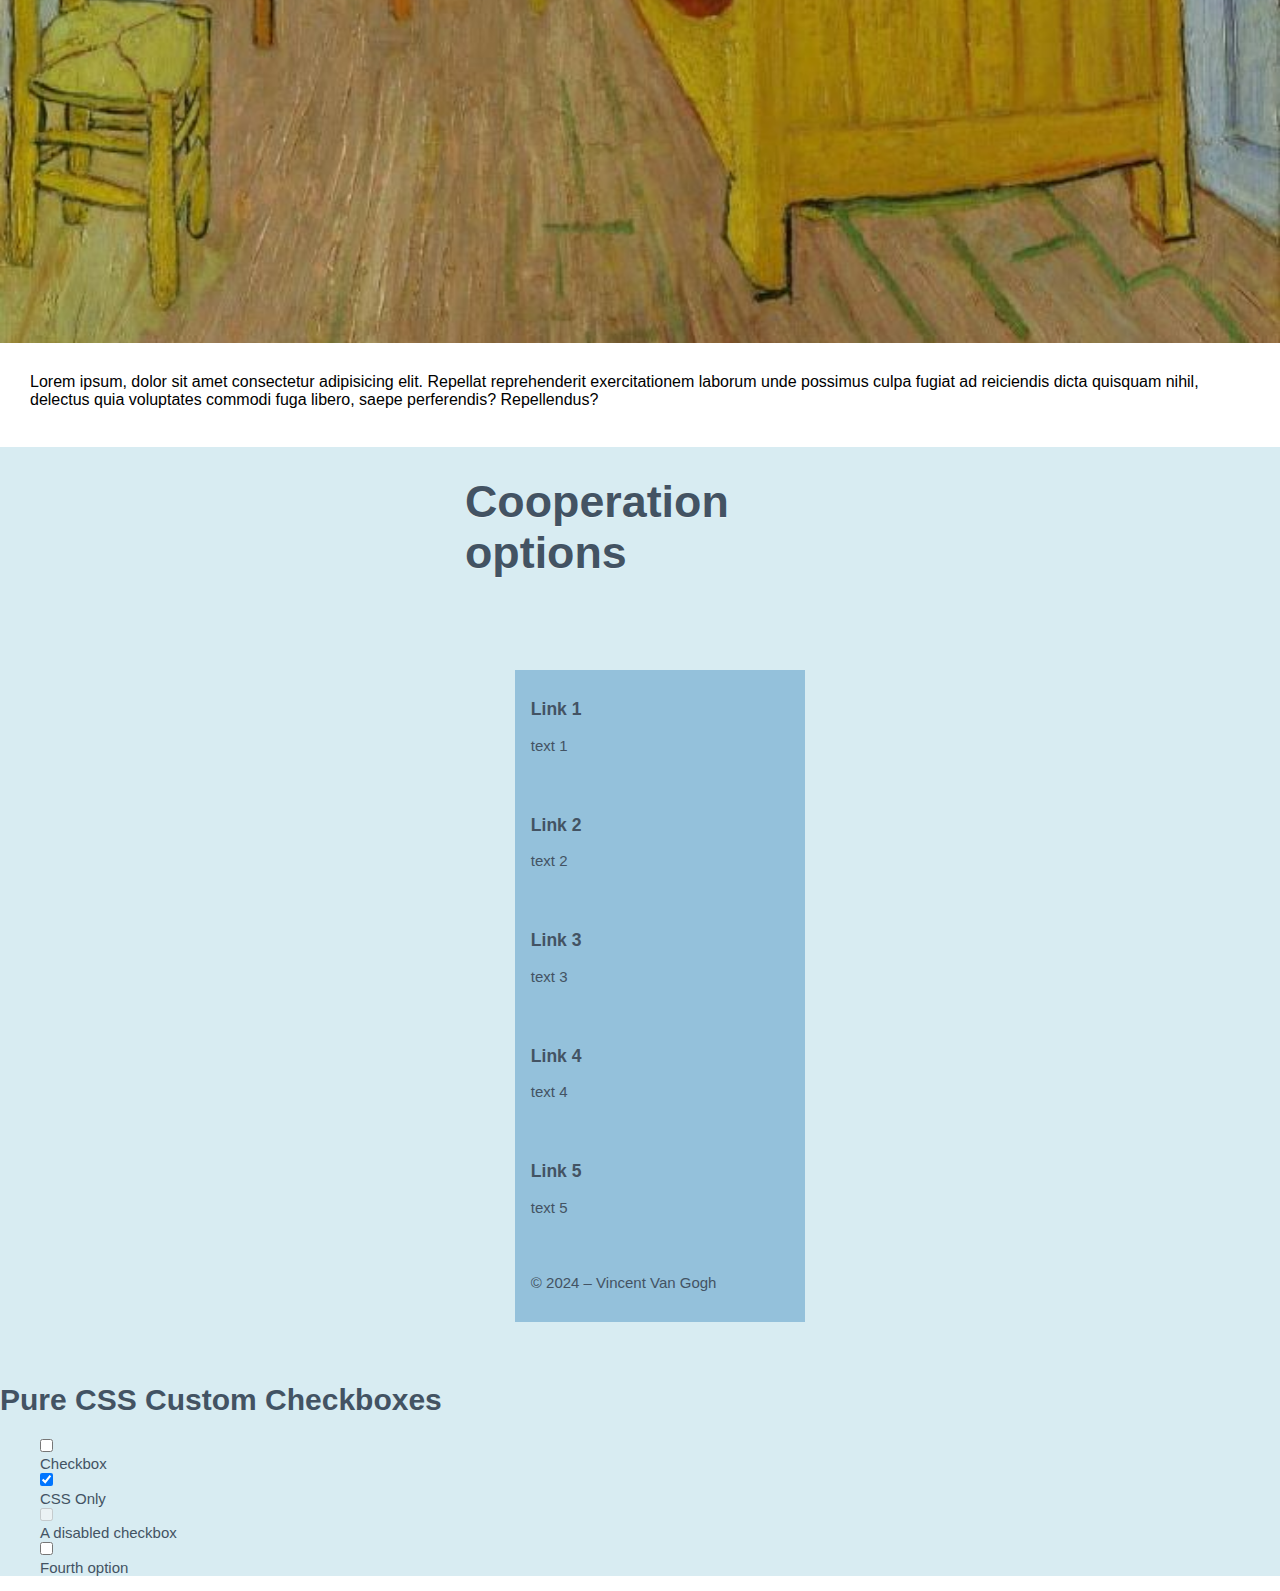
==== commit eec4f49d: "a failed attempt to make an animated gradient button" ====
--- a/index.html
+++ b/index.html
@@ -146,6 +146,7 @@
                         consequatur asperiores in fugit distinctio.
                     </div>
                     <img class="thirdblockimg" src="pictures/vincent-van-gogh-wheatfield-with-crows.jpeg">
+                    <a href="#" target="_blank"><span>button</span></a>
                 </div>
             </div>
             <div class="thirdblock">
--- a/style.css
+++ b/style.css
@@ -414,7 +414,7 @@
     margin: 30px;
 }
 
-/* _________toggle-buttons____________ */
+/* _________toggle-buttons YES/NO____________ */
 
 
 .toggle-button-cover {
@@ -576,6 +576,17 @@
 #button-2 .checkbox:checked~.layer {
     background-color: #fcebeb;
 }
+
+/* YES/NO */
+
+/* Animated gradient ghost button */
+
+
+
+  /* End of animated gradient ghost button */
+
+
+
 /* __popup modal____ */
 .popmodal {
     background: url(pictures/vincent-van-gogh-bedroom-in-arles.jpeg) no-repeat;
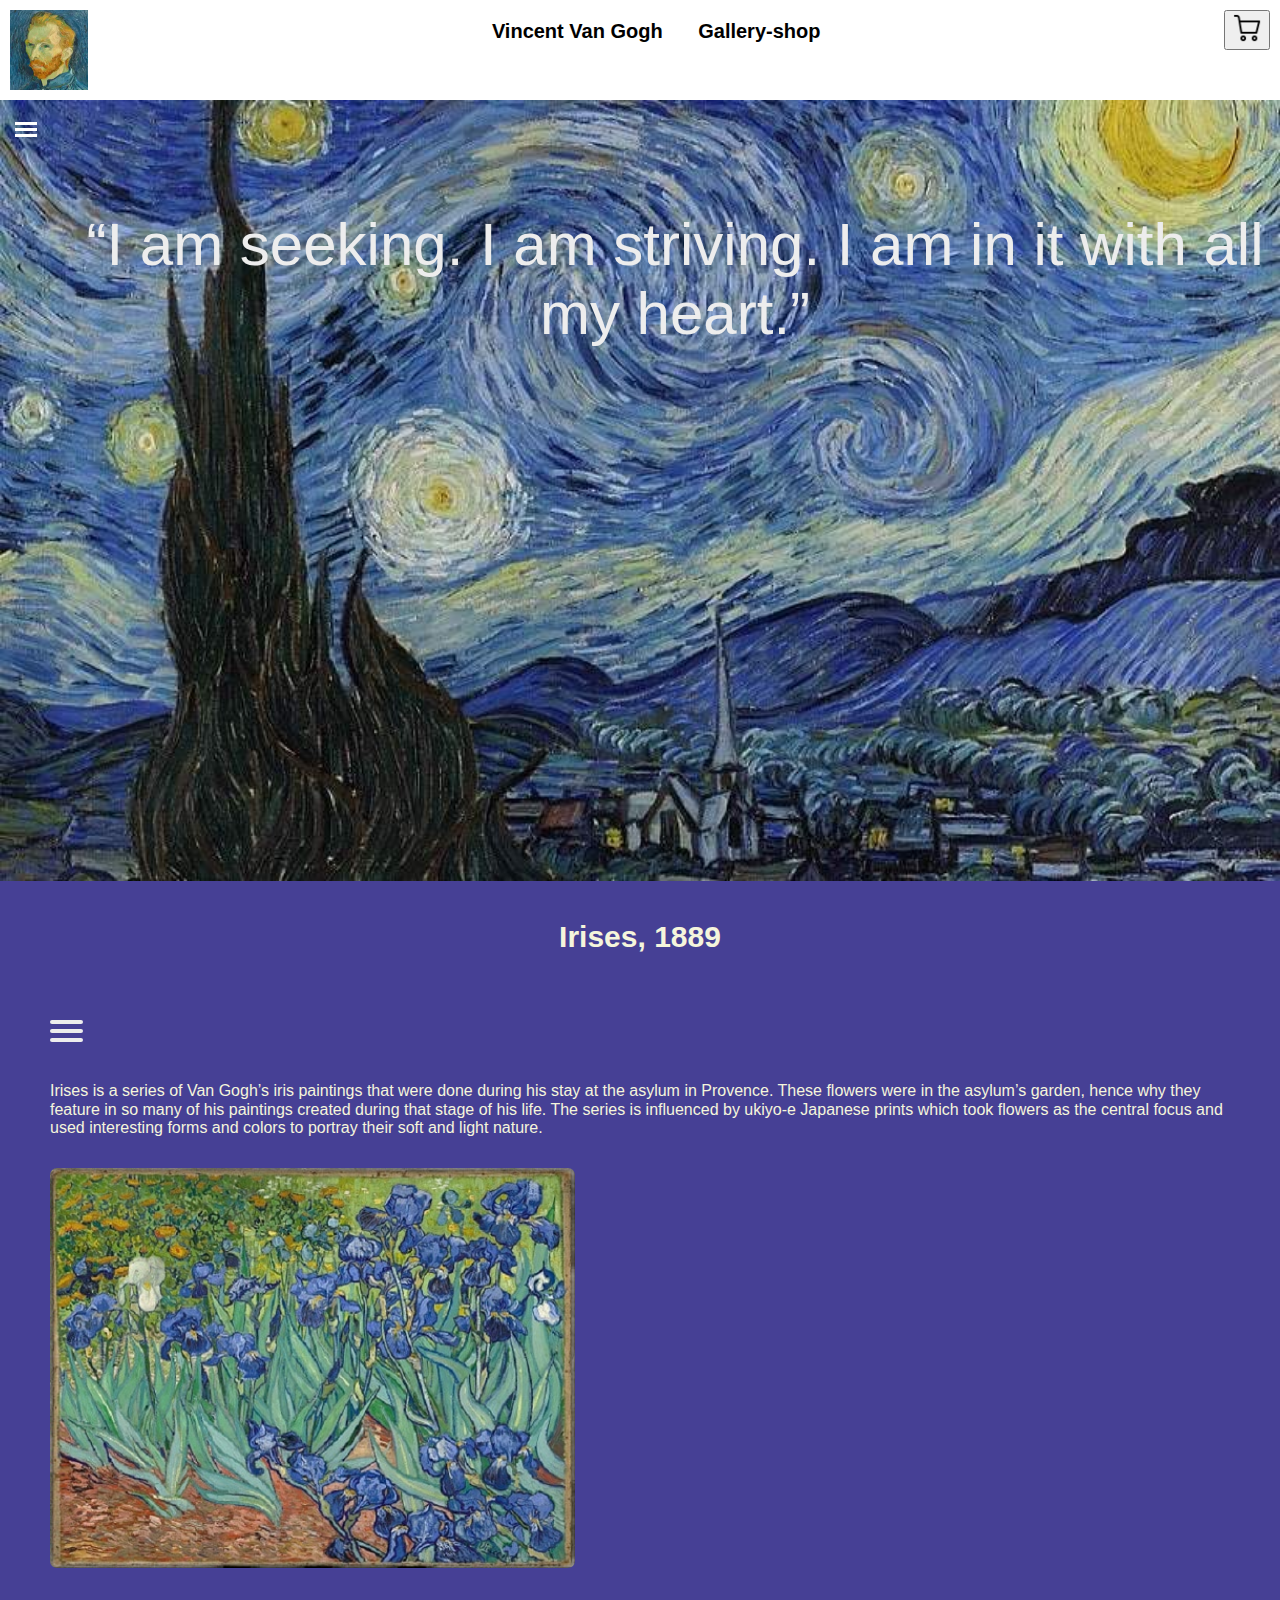
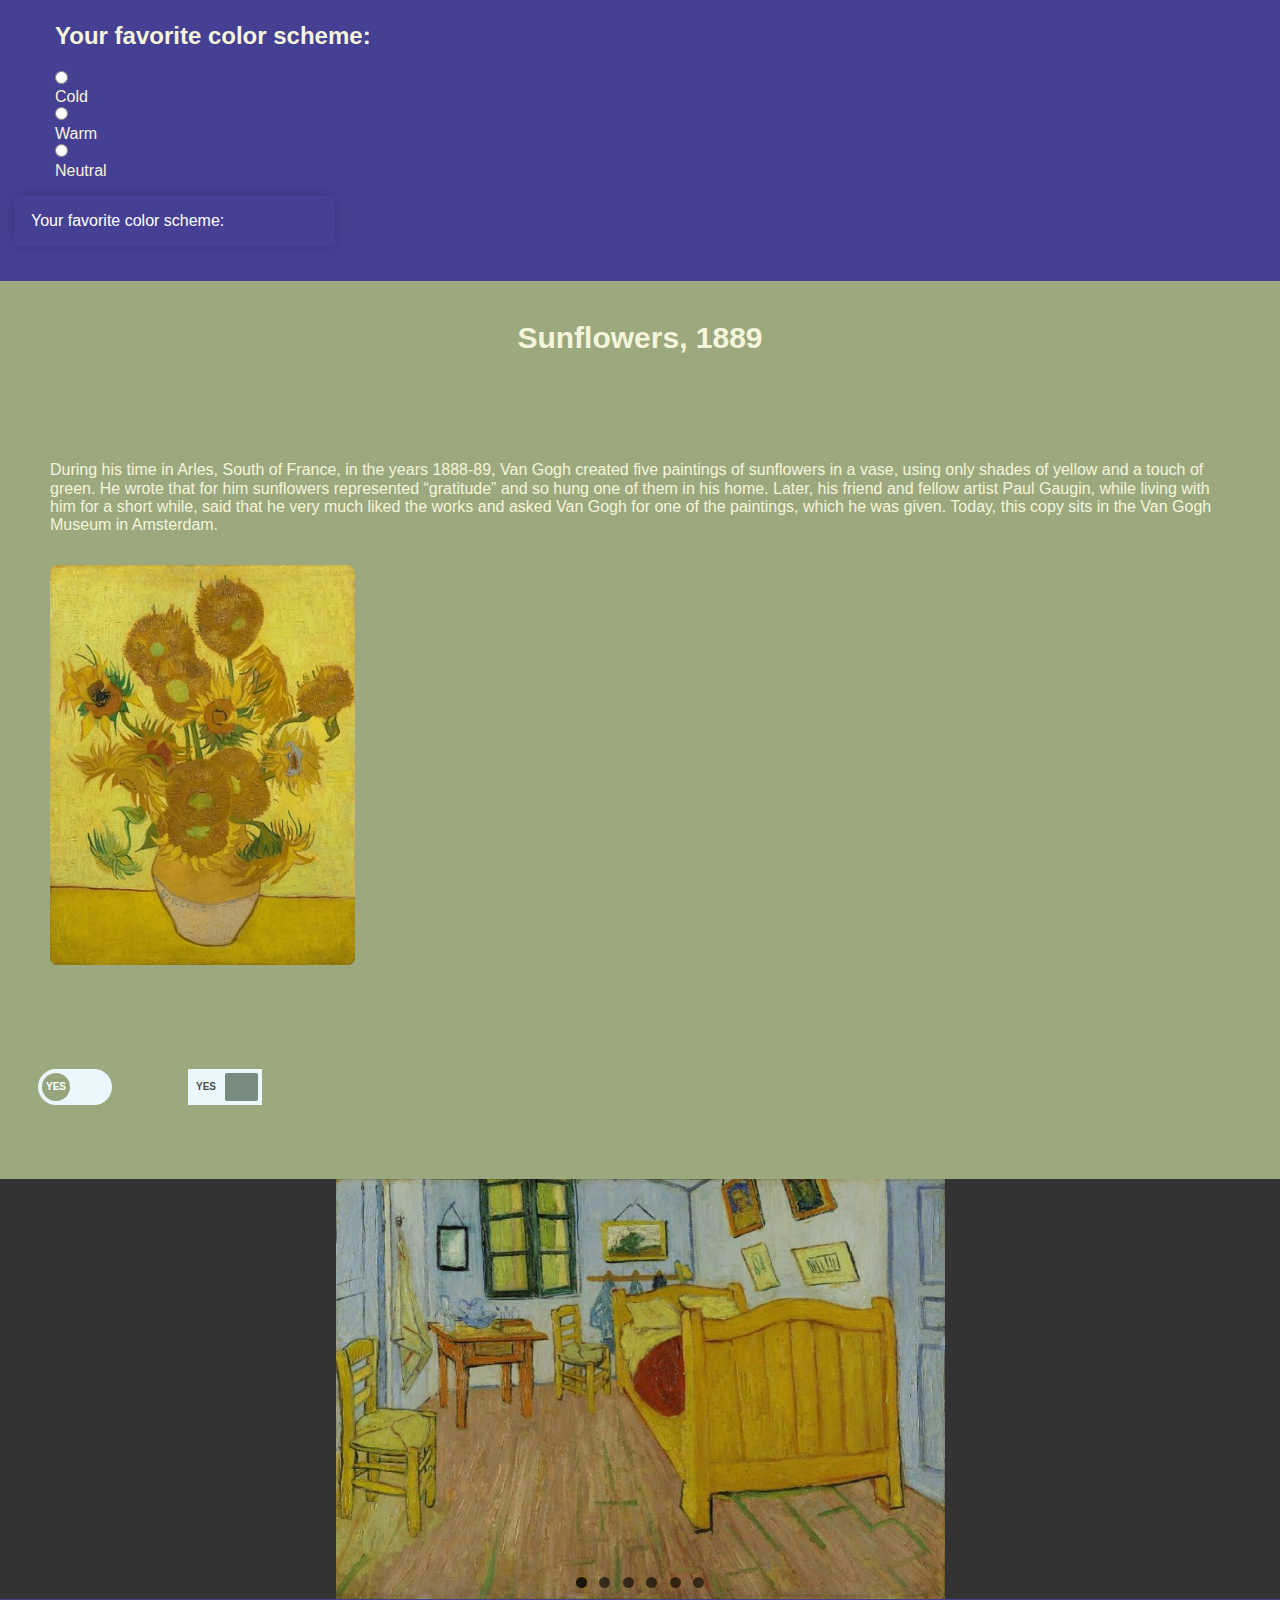
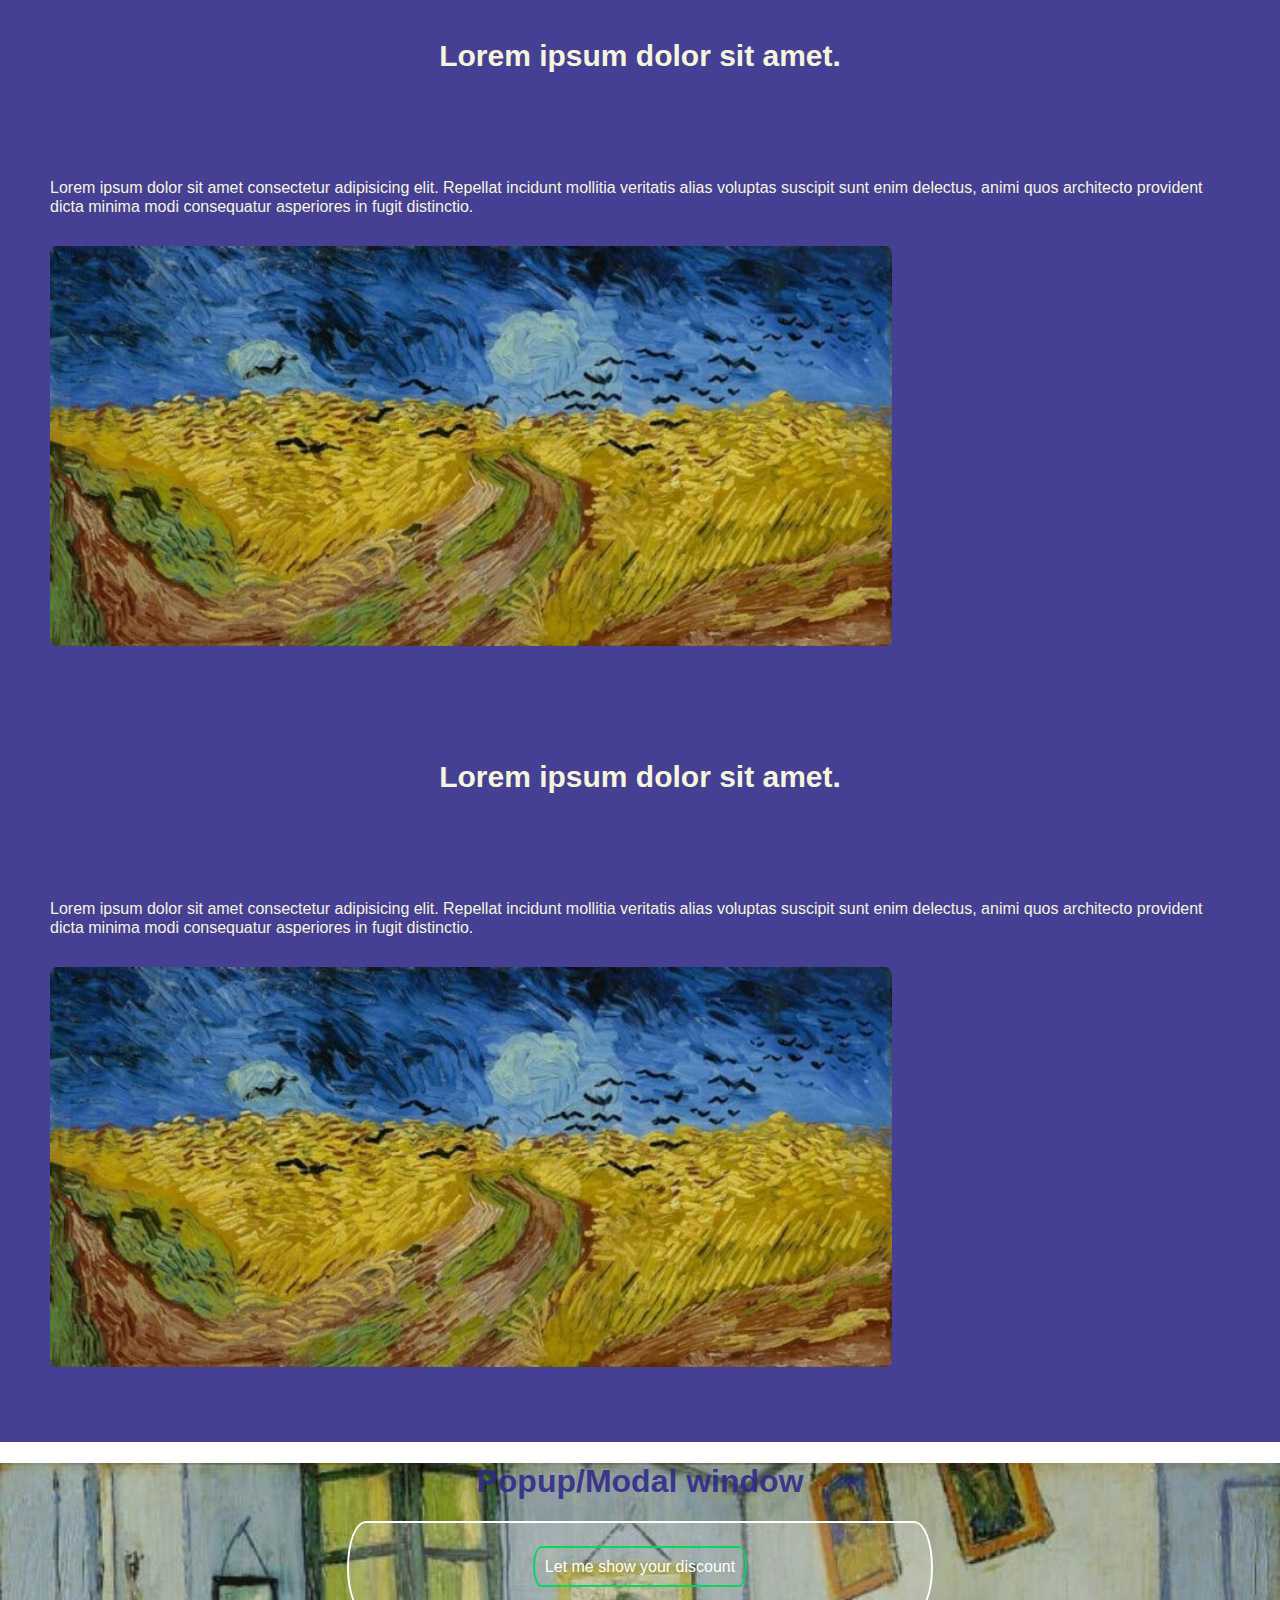
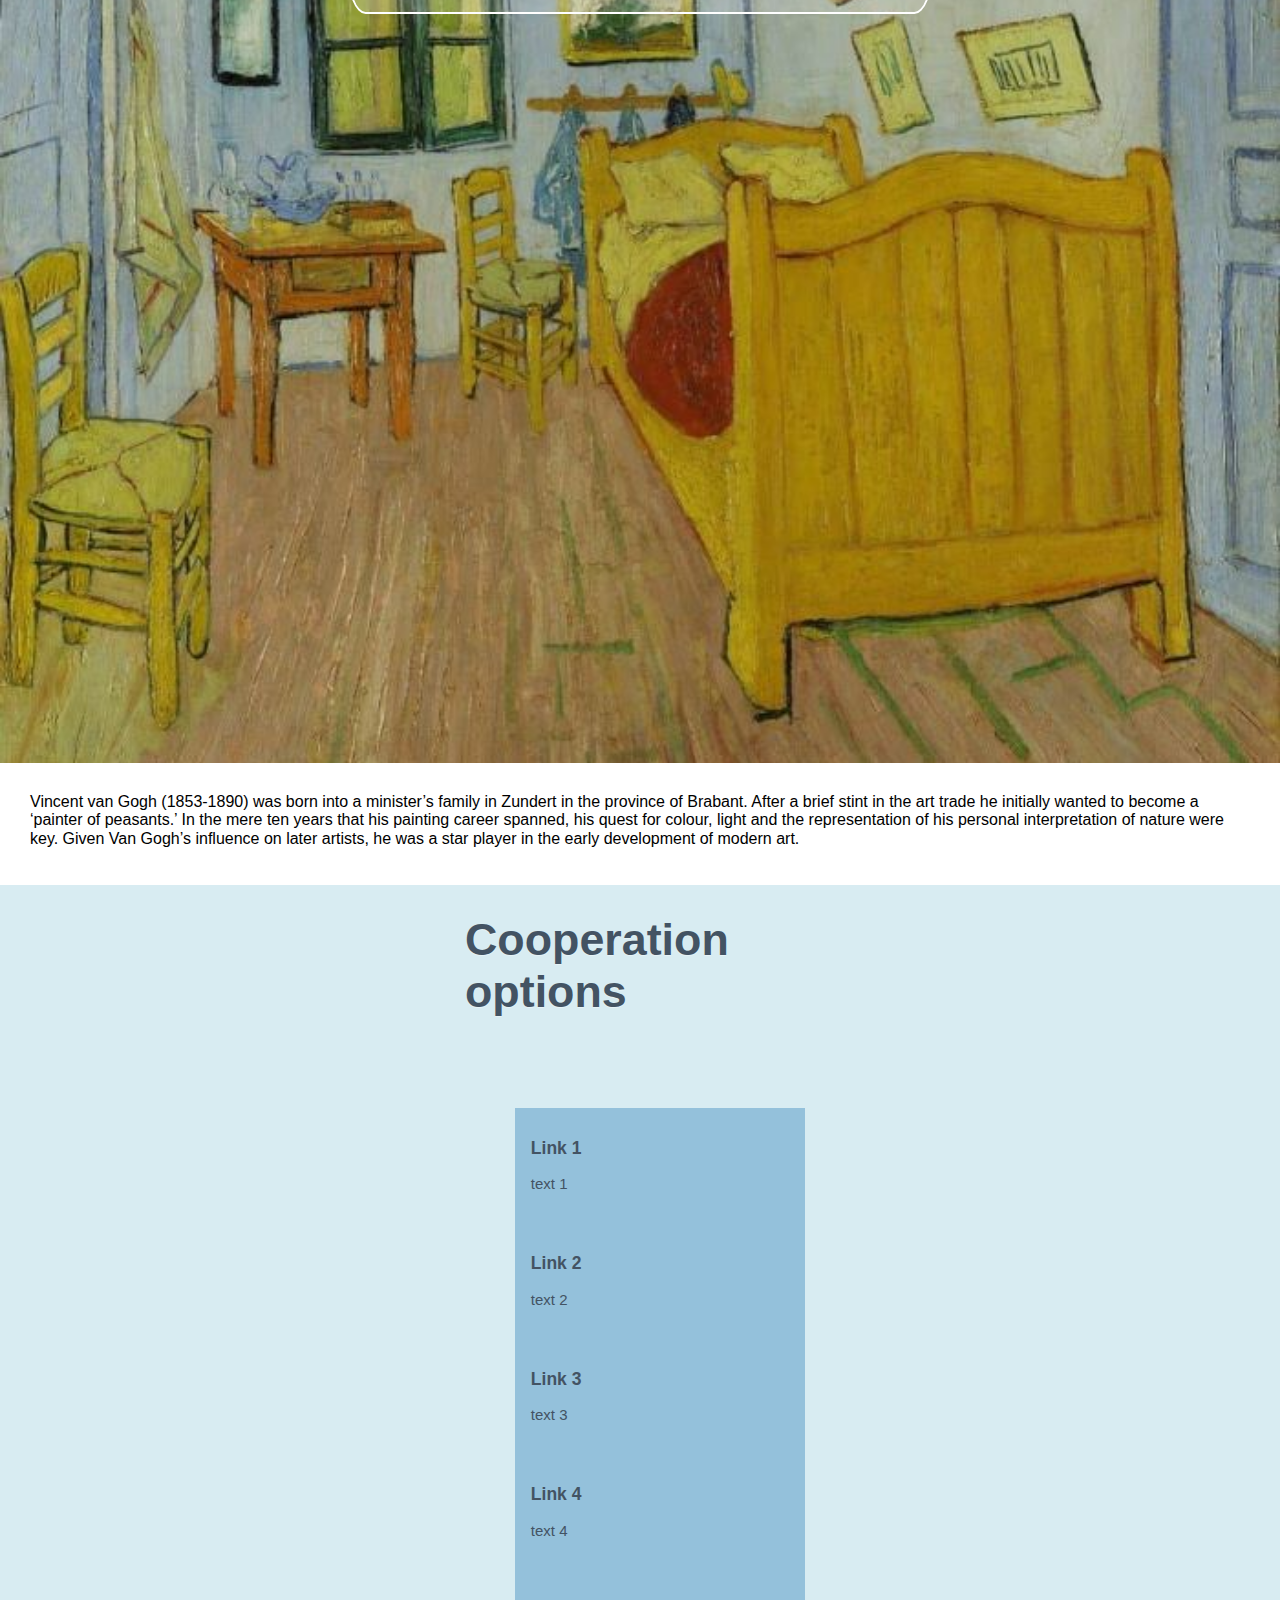
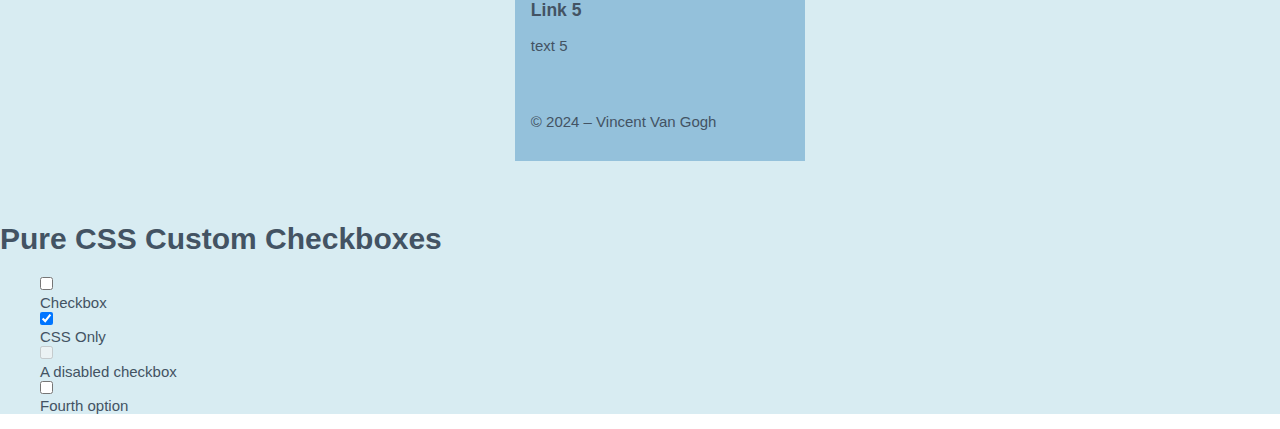
==== commit 525a2639: "Image slider was added" ====
--- a/index.html
+++ b/index.html
@@ -135,6 +135,87 @@
                     </div>
                 </div>
             </div>
+            <!-- _____________________________ -->
+            <div class="inslides">
+                <ul class="slides">
+                    <input type="radio" name="radio-btn" id="img-1" checked />
+                    <li class="slide-container">
+                        <div class="slide">
+                            <img src="pictures/vincent-van-gogh-bedroom-in-arles.jpeg" />
+                        </div>
+                        <div class="nav">
+                            <label for="img-6" class="prev">&#x2039;</label>
+                            <label for="img-2" class="next">&#x203a;</label>
+                        </div>
+                    </li>
+
+                    <input type="radio" name="radio-btn" id="img-2" />
+                    <li class="slide-container">
+                        <div class="slide">
+                            <img src="pictures/vincent-van-gogh-irises.jpg" />
+                        </div>
+                        <div class="nav">
+                            <label for="img-1" class="prev">&#x2039;</label>
+                            <label for="img-3" class="next">&#x203a;</label>
+                        </div>
+                    </li>
+
+                    <input type="radio" name="radio-btn" id="img-3" />
+                    <li class="slide-container">
+                        <div class="slide">
+                            <img src="pictures/vincent-van-gogh-starry-night.jpg" />
+                        </div>
+                        <div class="nav">
+                            <label for="img-2" class="prev">&#x2039;</label>
+                            <label for="img-4" class="next">&#x203a;</label>
+                        </div>
+                    </li>
+
+                    <input type="radio" name="radio-btn" id="img-4" />
+                    <li class="slide-container">
+                        <div class="slide">
+                            <img src="pictures/vincent-van-gogh-the-sower.jpeg" />
+                        </div>
+                        <div class="nav">
+                            <label for="img-3" class="prev">&#x2039;</label>
+                            <label for="img-5" class="next">&#x203a;</label>
+                        </div>
+                    </li>
+
+                    <input type="radio" name="radio-btn" id="img-5" />
+                    <li class="slide-container">
+                        <div class="slide">
+                            <img src="pictures/vincent-van-gogh-cabanes-de-bois-parmi-les-oliviers-et-cypres.jpg" />
+                        </div>
+                        <div class="nav">
+                            <label for="img-4" class="prev">&#x2039;</label>
+                            <label for="img-6" class="next">&#x203a;</label>
+                        </div>
+                    </li>
+
+                    <input type="radio" name="radio-btn" id="img-6" />
+                    <li class="slide-container">
+                        <div class="slide">
+                            <img src="pictures/vincent-van-gogh-landscape-with-snow.jpg" />
+                        </div>
+                        <div class="nav">
+                            <label for="img-5" class="prev">&#x2039;</label>
+                            <label for="img-1" class="next">&#x203a;</label>
+                        </div>
+                    </li>
+
+                    <li class="nav-dots">
+                        <label for="img-1" class="nav-dot" id="img-dot-1"></label>
+                        <label for="img-2" class="nav-dot" id="img-dot-2"></label>
+                        <label for="img-3" class="nav-dot" id="img-dot-3"></label>
+                        <label for="img-4" class="nav-dot" id="img-dot-4"></label>
+                        <label for="img-5" class="nav-dot" id="img-dot-5"></label>
+                        <label for="img-6" class="nav-dot" id="img-dot-6"></label>
+                    </li>
+                </ul>
+            </div>
+
+            <!-- _____________________________ -->
             <div class="thirdblock">
                 <div class="thirdblockname">Lorem ipsum dolor sit amet. </div>
                 <div class="textandimg">
@@ -146,7 +227,6 @@
                         consequatur asperiores in fugit distinctio.
                     </div>
                     <img class="thirdblockimg" src="pictures/vincent-van-gogh-wheatfield-with-crows.jpeg">
-                    <a href="#" target="_blank"><span>button</span></a>
                 </div>
             </div>
             <div class="thirdblock">
@@ -184,9 +264,11 @@
             <!-- ____ -->
         </main>
         <footer>
-            <div class="footerinfo">Lorem ipsum, dolor sit amet consectetur adipisicing elit. Repellat reprehenderit
-                exercitationem laborum unde possimus culpa fugiat ad reiciendis dicta quisquam nihil, delectus quia
-                voluptates commodi fuga libero, saepe perferendis? Repellendus?</div>
+            <div class="footerinfo">Vincent van Gogh (1853-1890) was born into a minister’s family in Zundert in the
+                province of Brabant. After a brief stint in the art trade he initially wanted to become a ‘painter of
+                peasants.’ In the mere ten years that his painting career spanned, his quest for colour, light and the
+                representation of his personal interpretation of nature were key. Given Van Gogh’s influence on later
+                artists, he was a star player in the early development of modern art.</div>
             <div class="options">
                 <div class="menuwrapper">
                     <div class="footermenu ta-c">
--- a/style.css
+++ b/style.css
@@ -1,6 +1,4 @@
-#c8635c (mYrosa) */
 /* #0c05713d (mYbackground) */
-/* #2f2988e3 (mYblue) */
 /* #ededed (light background for spans) */
 
 @media only screen and (max-width: 600px) {
@@ -8,6 +6,7 @@
         background-color: lightblue;
     } */
 }
+
 :root {
     --main-color1: #2f2988e3;
     --main-color2: #5f722e9e;
@@ -263,7 +262,7 @@
     position: fixed;
     left: 0;
     width: 250px;
-    margin-top: -777px;
+    margin-top: -550px;
     transform: translateX(-250px);
     transition: transform 250ms ease-in-out;
     background: linear-gradient(180deg, #FC466B 0%, #3F5EFB 100%);
@@ -579,13 +578,135 @@
 
 /* YES/NO */
 
-/* Animated gradient ghost button */
-
-
-
-  /* End of animated gradient ghost button */
-
-
+/* _________inslides_________ */
+.inslides {
+    background: #333
+}
+
+.slides {
+    padding: 0;
+    width: 609px;
+    height: 420px;
+    display: block;
+    margin: 0 auto;
+    position: relative;
+}
+
+.slides * {
+    user-select: none;
+    -ms-user-select: none;
+    -moz-user-select: none;
+    -khtml-user-select: none;
+    -webkit-user-select: none;
+    -webkit-touch-callout: none;
+}
+
+.slides input {
+    display: none;
+}
+
+.slide-container {
+    display: block;
+}
+
+.slide {
+    top: 0;
+    opacity: 0;
+    width: 609px;
+    height: 420px;
+    display: block;
+    position: absolute;
+
+    transform: scale(0);
+
+    transition: all .7s ease-in-out;
+}
+
+.slide img {
+    width: 100%;
+    height: 100%;
+}
+
+.nav label {
+    width: 200px;
+    height: 100%;
+    display: none;
+    position: absolute;
+
+    opacity: 0;
+    z-index: 9;
+    cursor: pointer;
+
+    transition: opacity .2s;
+
+    color: #FFF;
+    font-size: 156pt;
+    text-align: center;
+    line-height: 380px;
+    font-family: "Varela Round", sans-serif;
+    background-color: rgba(255, 255, 255, .3);
+    text-shadow: 0px 0px 15px rgb(119, 119, 119);
+}
+
+.slide:hover+.nav label {
+    opacity: 0.5;
+}
+
+.nav label:hover {
+    opacity: 1;
+}
+
+.nav .next {
+    right: 0;
+}
+
+input:checked+.slide-container .slide {
+    opacity: 1;
+
+    transform: scale(1);
+
+    transition: opacity 1s ease-in-out;
+}
+
+input:checked+.slide-container .nav label {
+    display: block;
+}
+
+.nav-dots {
+    width: 100%;
+    bottom: 9px;
+    height: 11px;
+    display: block;
+    position: absolute;
+    text-align: center;
+}
+
+.nav-dots .nav-dot {
+    top: -5px;
+    width: 11px;
+    height: 11px;
+    margin: 0 4px;
+    position: relative;
+    border-radius: 100%;
+    display: inline-block;
+    background-color: rgba(0, 0, 0, 0.6);
+}
+
+.nav-dots .nav-dot:hover {
+    cursor: pointer;
+    background-color: rgba(0, 0, 0, 0.8);
+}
+
+input#img-1:checked~.nav-dots label#img-dot-1,
+input#img-2:checked~.nav-dots label#img-dot-2,
+input#img-3:checked~.nav-dots label#img-dot-3,
+input#img-4:checked~.nav-dots label#img-dot-4,
+input#img-5:checked~.nav-dots label#img-dot-5,
+input#img-6:checked~.nav-dots label#img-dot-6 {
+    background: rgba(0, 0, 0, 0.8);
+}
+
+/* __________________ */
 
 /* __popup modal____ */
 .popmodal {
@@ -594,20 +715,20 @@
     height: 100vh;
     text-align: center;
     color: var(--main-color1);
-     }
-
-  .box {
+}
+
+.box {
     width: 40%;
     margin: 0 auto;
-    background: rgba(255,255,255,0.2);
+    background: rgba(255, 255, 255, 0.2);
     padding: 35px;
     border: 2px solid #fff;
     border-radius: 20px/50px;
     background-clip: padding-box;
     text-align: center;
-  }
-  
-  .button {
+}
+
+.button {
     font-size: 1em;
     padding: 10px;
     color: #fff;
@@ -616,12 +737,13 @@
     text-decoration: none;
     cursor: pointer;
     transition: all 0.3s ease-out;
-  }
-  .button:hover {
+}
+
+.button:hover {
     background: #06D85F;
-  }
-  
-  .overlay {
+}
+
+.overlay {
     position: fixed;
     top: 0;
     bottom: 0;
@@ -631,13 +753,14 @@
     transition: opacity 500ms;
     visibility: hidden;
     opacity: 0;
-  }
-  .overlay:target {
+}
+
+.overlay:target {
     visibility: visible;
     opacity: 1;
-  }
-  
-  .popup {
+}
+
+.popup {
     margin: 70px auto;
     padding: 20px;
     background: #fff;
@@ -645,14 +768,15 @@
     width: 30%;
     position: relative;
     transition: all 5s ease-in-out;
-  }
-  
-  .popup h2 {
+}
+
+.popup h2 {
     margin-top: 0;
     color: #333;
     font-family: Tahoma, Arial, sans-serif;
-  }
-  .popup .close {
+}
+
+.popup .close {
     position: absolute;
     top: 20px;
     right: 30px;
@@ -661,23 +785,27 @@
     font-weight: bold;
     text-decoration: none;
     color: #333;
-  }
-  .popup .close:hover {
+}
+
+.popup .close:hover {
     color: #06D85F;
-  }
-  .popup .content {
+}
+
+.popup .content {
     max-height: 30%;
     overflow: auto;
-  }
-  
-  @media screen and (max-width: 700px){
-    .box{
-      width: 70%;
-    }
-    .popup{
-      width: 70%;
-    }
-  }
+}
+
+@media screen and (max-width: 700px) {
+    .box {
+        width: 70%;
+    }
+
+    .popup {
+        width: 70%;
+    }
+}
+
 /* __end of popup modal____ */
 
 
